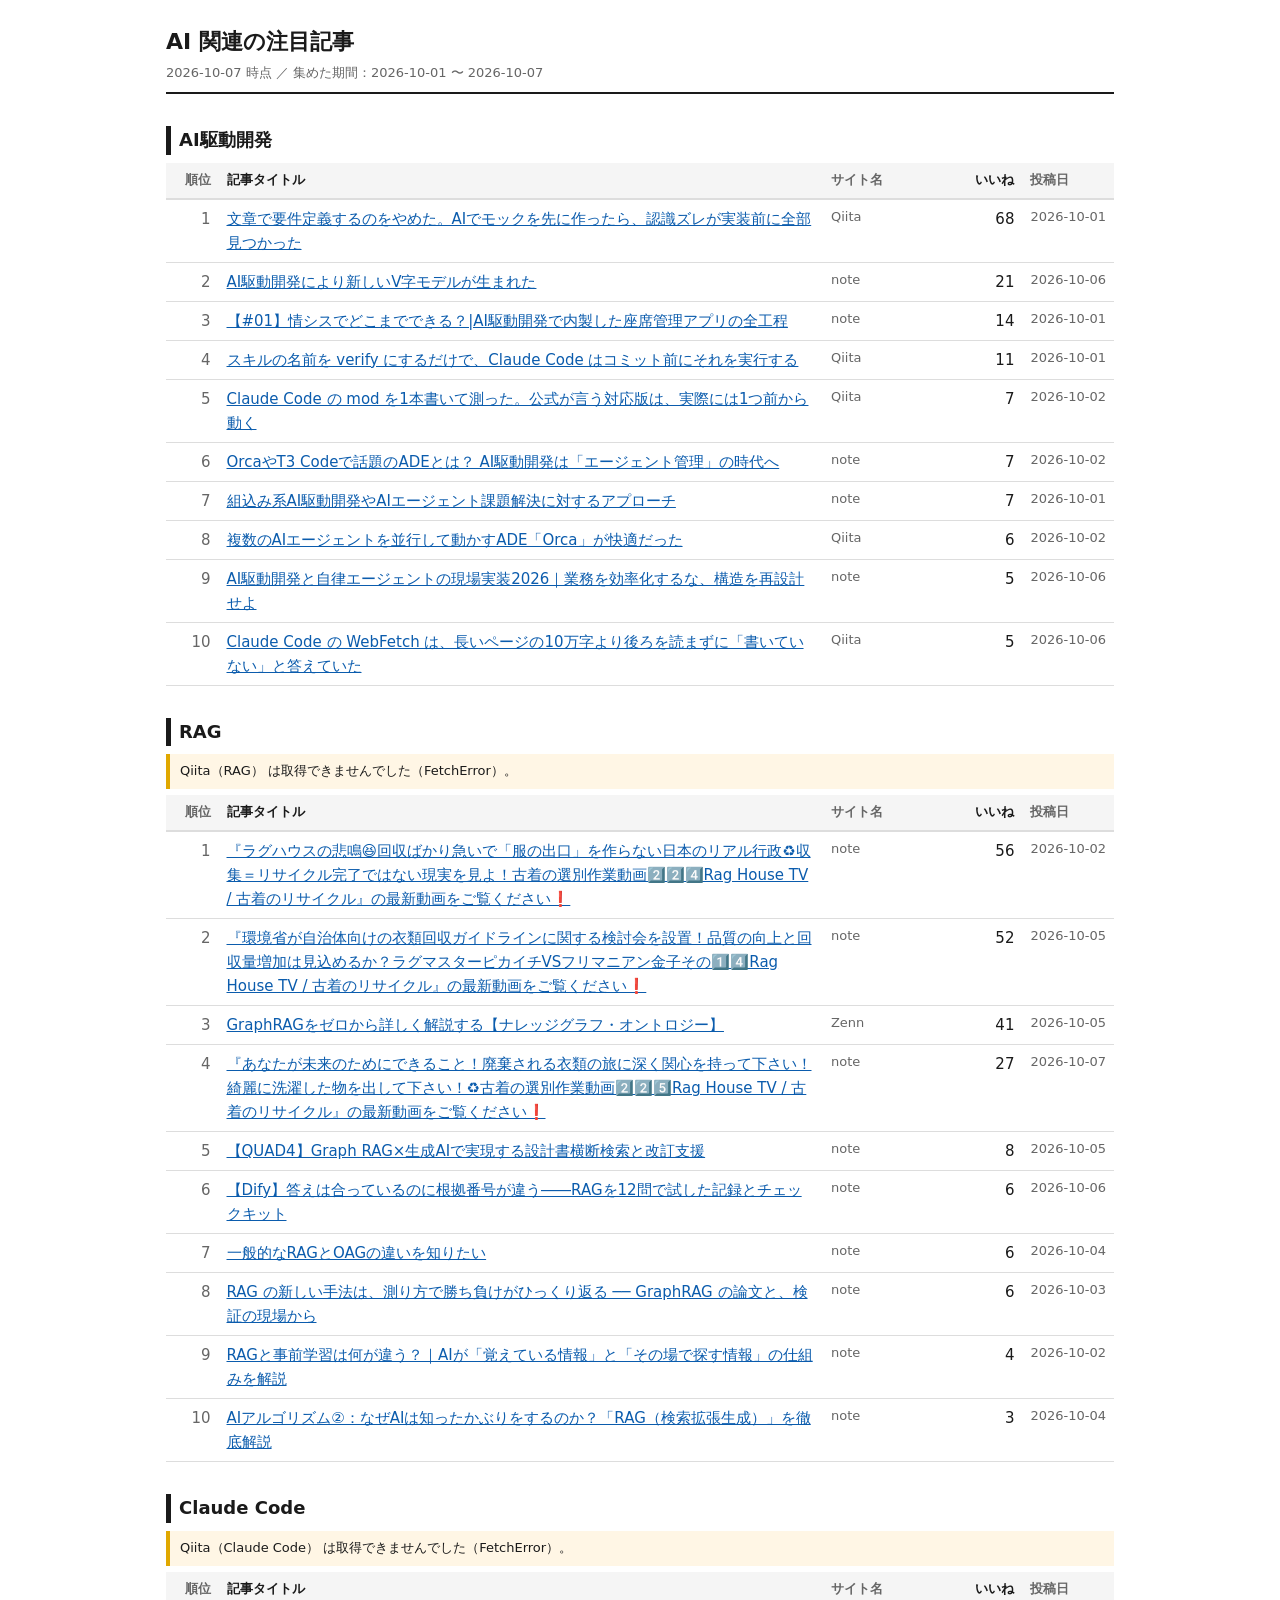
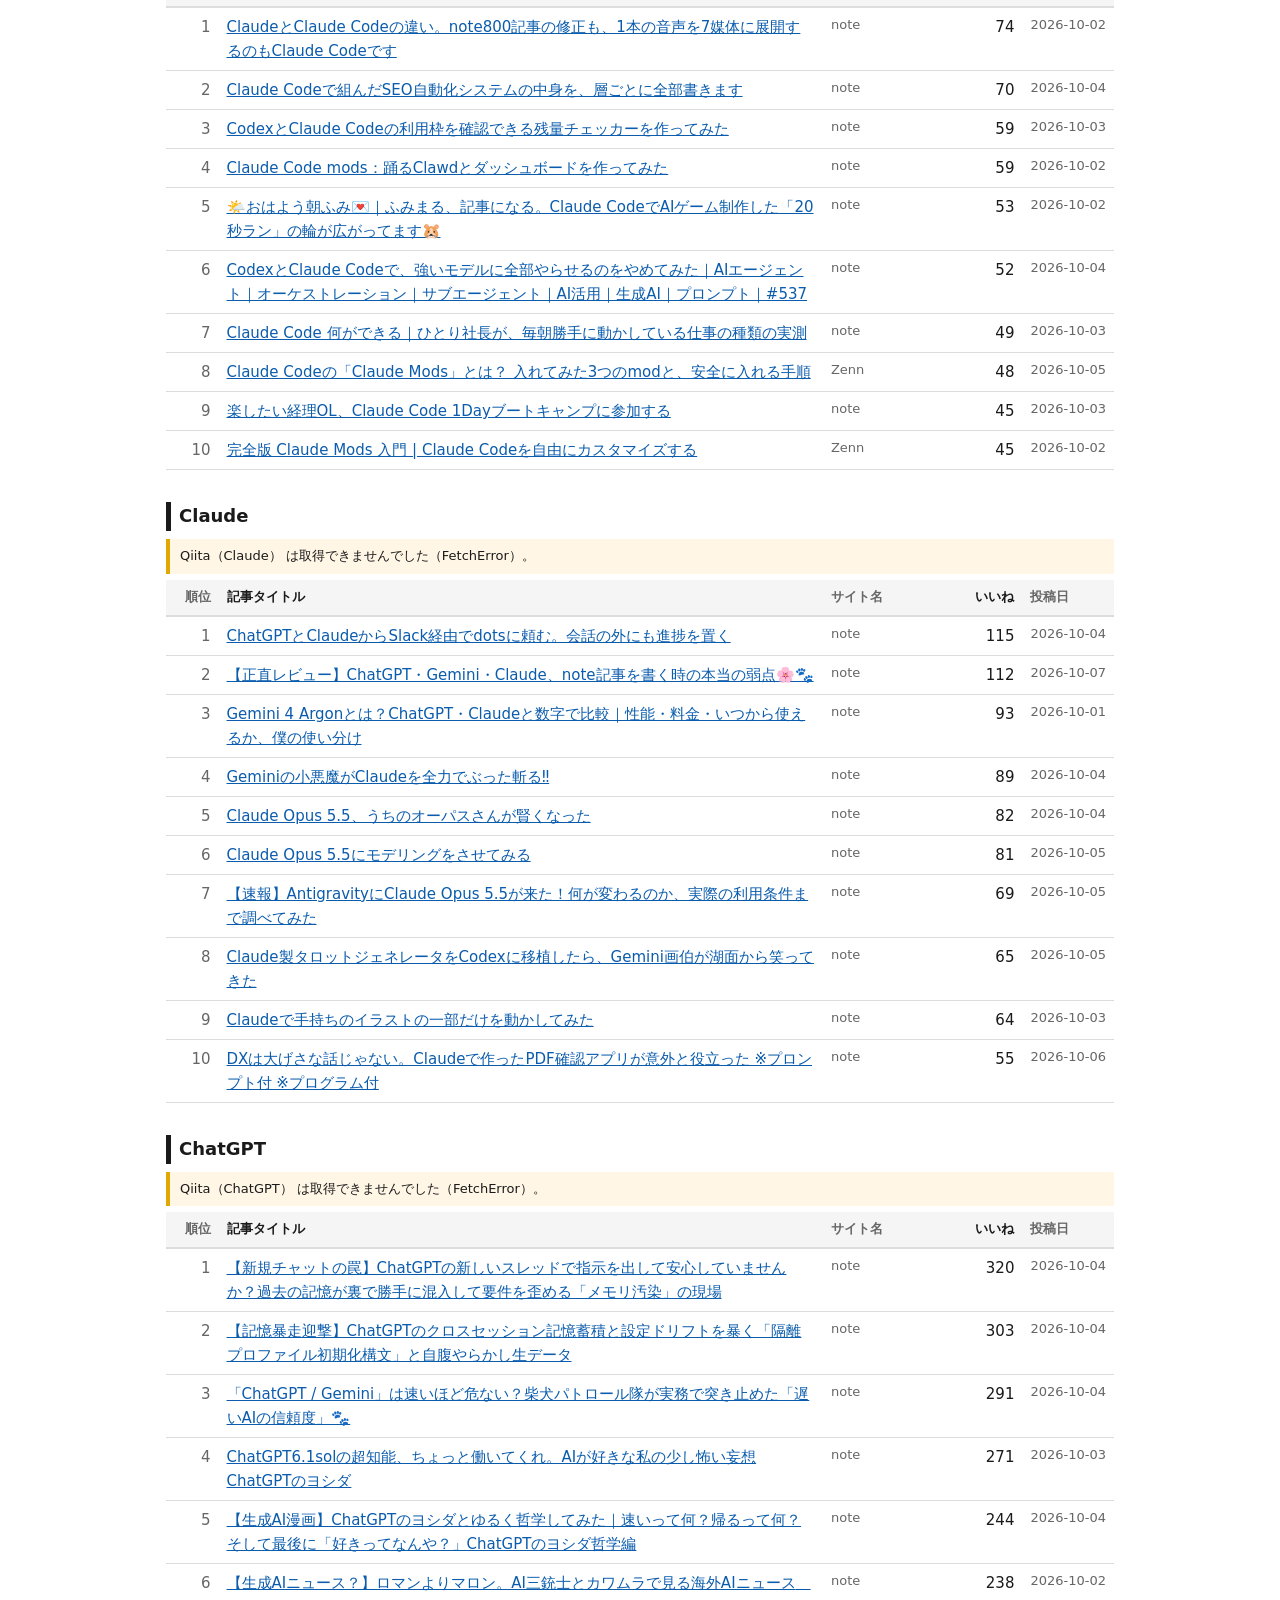
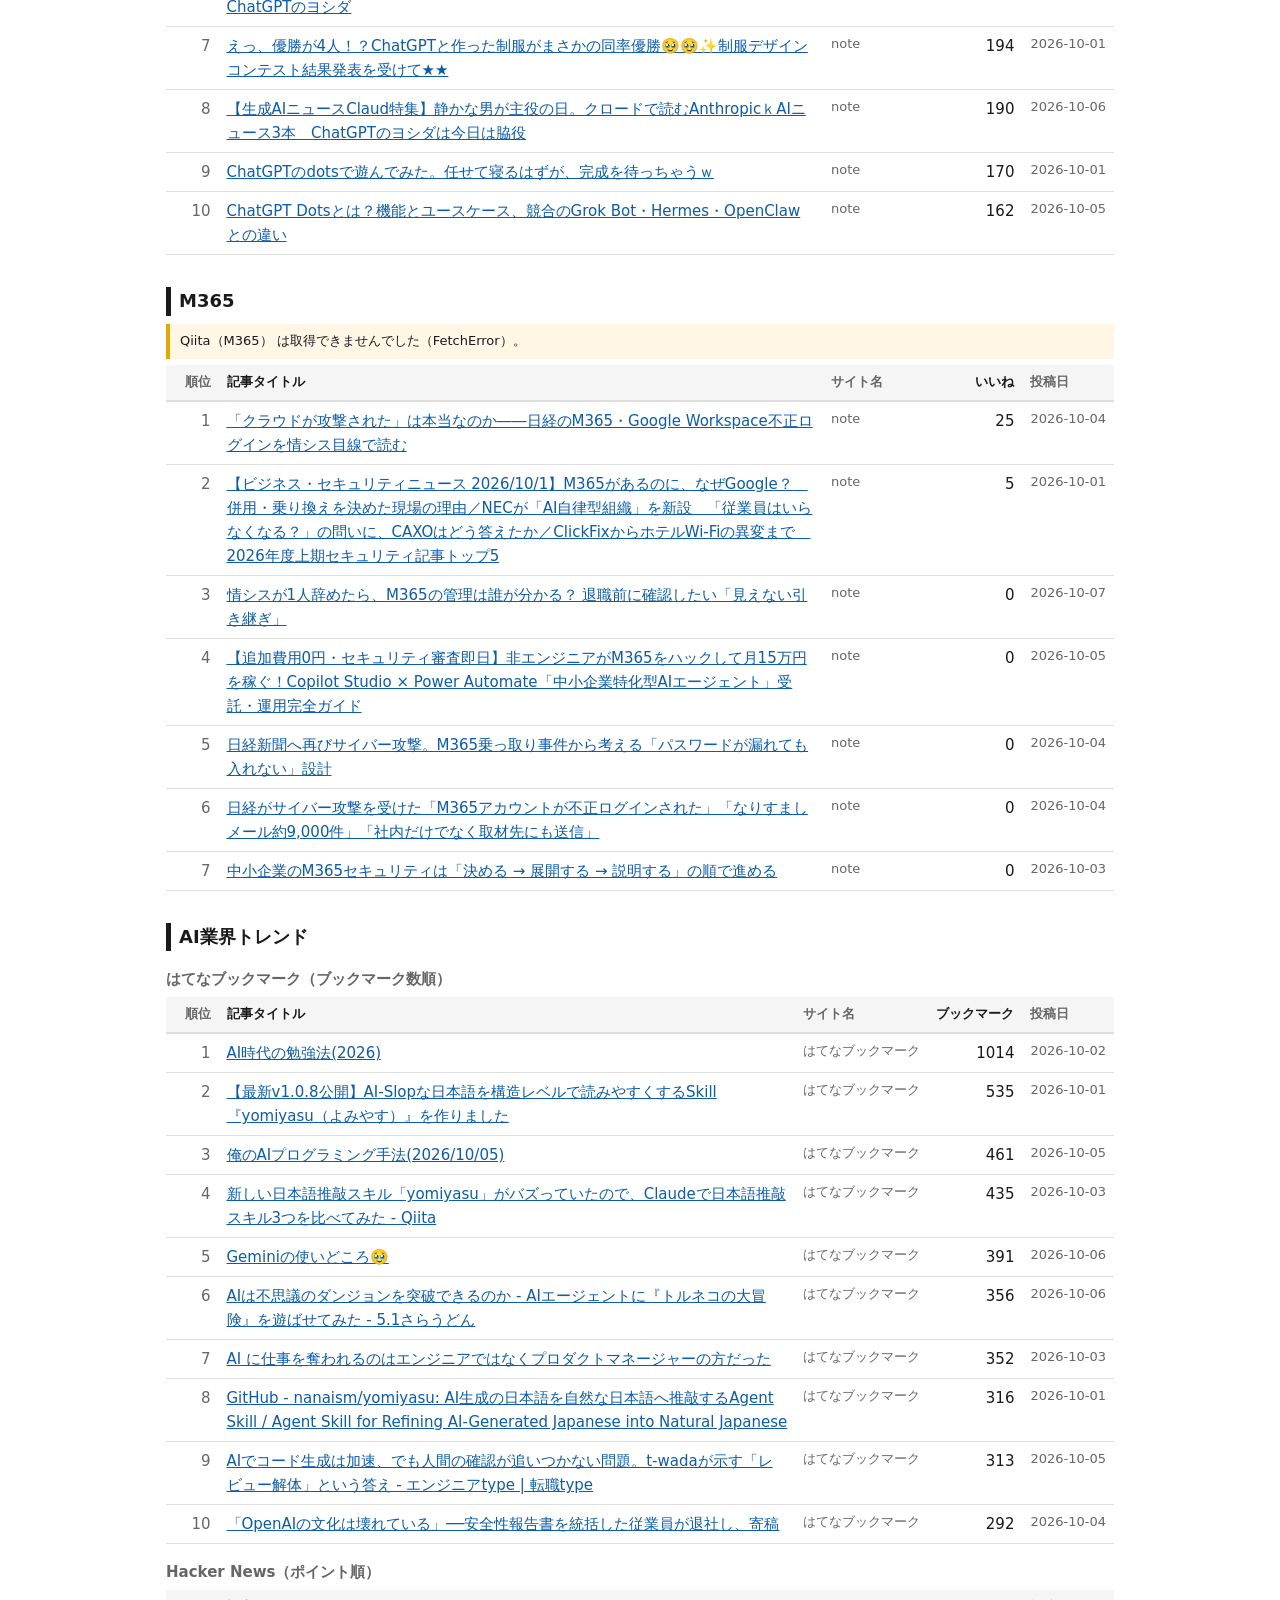
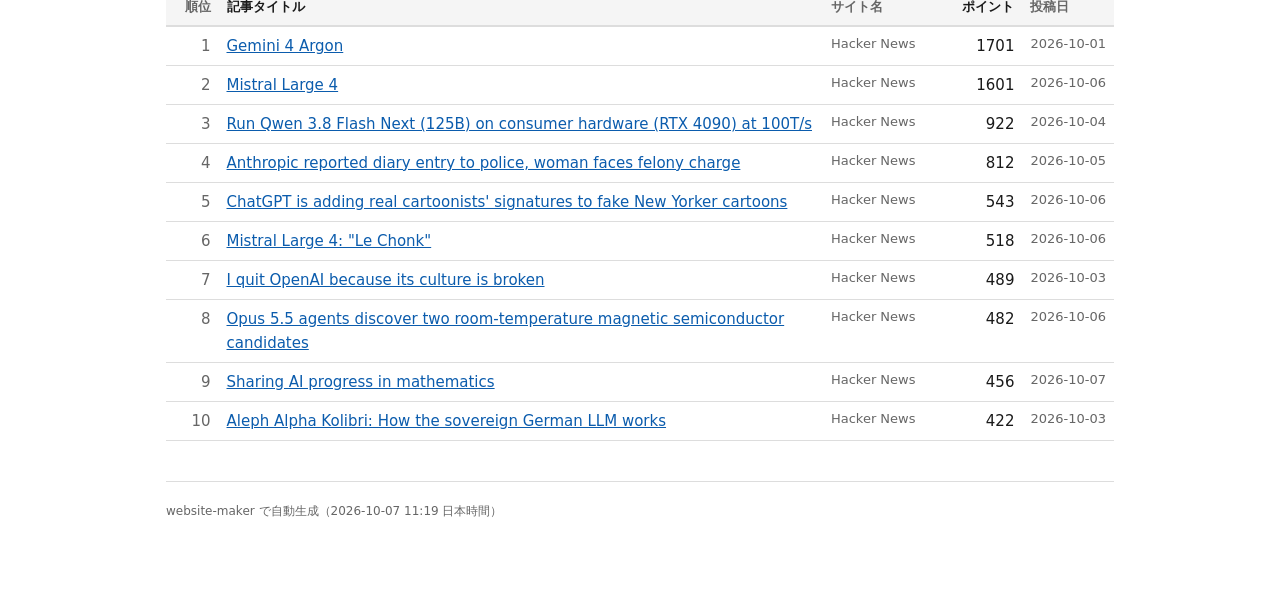
==== docs/2026-10-07.html @ b82ed6c2 "ウェブサイトメーカーの初版" ====
<!DOCTYPE html>
<html lang="ja">
<head>
<meta charset="utf-8">
<meta name="viewport" content="width=device-width, initial-scale=1">
<title>AI 関連の注目記事 2026-10-07</title>
<link rel="stylesheet" href="assets/style.css">
</head>
<body>
<header>
  <h1>AI 関連の注目記事</h1>
  <p class="period">
    2026-10-07 時点 ／ 集めた期間：2026-10-01 〜 2026-10-07
  </p>
</header>

<main>
  <section>
    <h2>AI駆動開発</h2>


      <table>
        <thead>
          <tr>
            <th class="col-rank">順位</th>
            <th class="col-title">記事タイトル</th>
            <th class="col-site">サイト名</th>
            <th class="col-score">いいね</th>
            <th class="col-date">投稿日</th>
          </tr>
        </thead>
        <tbody>
          <tr>
            <td class="col-rank">1</td>
            <td class="col-title"><a href="https://qiita.com/kazuki_ogawa/items/f1a15a199d9f91fe6080" target="_blank" rel="noopener noreferrer">文章で要件定義するのをやめた。AIでモックを先に作ったら、認識ズレが実装前に全部見つかった</a></td>
            <td class="col-site">Qiita</td>
            <td class="col-score">68</td>
            <td class="col-date">2026-10-01</td>
          </tr>
          <tr>
            <td class="col-rank">2</td>
            <td class="col-title"><a href="https://note.com/naobit_/n/ne5e2311b7e1e" target="_blank" rel="noopener noreferrer">AI駆動開発により新しいV字モデルが生まれた</a></td>
            <td class="col-site">note</td>
            <td class="col-score">21</td>
            <td class="col-date">2026-10-06</td>
          </tr>
          <tr>
            <td class="col-rank">3</td>
            <td class="col-title"><a href="https://note.com/tcdt_ymn/n/nb6884aa55530" target="_blank" rel="noopener noreferrer">【#01】情シスでどこまでできる？|AI駆動開発で内製した座席管理アプリの全工程</a></td>
            <td class="col-site">note</td>
            <td class="col-score">14</td>
            <td class="col-date">2026-10-01</td>
          </tr>
          <tr>
            <td class="col-rank">4</td>
            <td class="col-title"><a href="https://qiita.com/suwa_nobu/items/cc0fb4a9e10100991bba" target="_blank" rel="noopener noreferrer">スキルの名前を verify にするだけで、Claude Code はコミット前にそれを実行する</a></td>
            <td class="col-site">Qiita</td>
            <td class="col-score">11</td>
            <td class="col-date">2026-10-01</td>
          </tr>
          <tr>
            <td class="col-rank">5</td>
            <td class="col-title"><a href="https://qiita.com/suwa_nobu/items/981419874758372f65eb" target="_blank" rel="noopener noreferrer">Claude Code の mod を1本書いて測った。公式が言う対応版は、実際には1つ前から動く</a></td>
            <td class="col-site">Qiita</td>
            <td class="col-score">7</td>
            <td class="col-date">2026-10-02</td>
          </tr>
          <tr>
            <td class="col-rank">6</td>
            <td class="col-title"><a href="https://note.com/moto_solo_works/n/nc725d75791dd" target="_blank" rel="noopener noreferrer">OrcaやT3 Codeで話題のADEとは？ AI駆動開発は「エージェント管理」の時代へ</a></td>
            <td class="col-site">note</td>
            <td class="col-score">7</td>
            <td class="col-date">2026-10-02</td>
          </tr>
          <tr>
            <td class="col-rank">7</td>
            <td class="col-title"><a href="https://note.com/rui_long_jp/n/na81d59f9b3fa" target="_blank" rel="noopener noreferrer">組込み系AI駆動開発やAIエージェント課題解決に対するアプローチ</a></td>
            <td class="col-site">note</td>
            <td class="col-score">7</td>
            <td class="col-date">2026-10-01</td>
          </tr>
          <tr>
            <td class="col-rank">8</td>
            <td class="col-title"><a href="https://qiita.com/hiroshi_ito9854/items/4cedc17bcf058a04dba4" target="_blank" rel="noopener noreferrer">複数のAIエージェントを並行して動かすADE「Orca」が快適だった</a></td>
            <td class="col-site">Qiita</td>
            <td class="col-score">6</td>
            <td class="col-date">2026-10-02</td>
          </tr>
          <tr>
            <td class="col-rank">9</td>
            <td class="col-title"><a href="https://note.com/nobu_0215/n/n860b1106dbb0" target="_blank" rel="noopener noreferrer">AI駆動開発と自律エージェントの現場実装2026｜業務を効率化するな、構造を再設計せよ</a></td>
            <td class="col-site">note</td>
            <td class="col-score">5</td>
            <td class="col-date">2026-10-06</td>
          </tr>
          <tr>
            <td class="col-rank">10</td>
            <td class="col-title"><a href="https://qiita.com/suwa_nobu/items/35a1824f5b1d41caa10f" target="_blank" rel="noopener noreferrer">Claude Code の WebFetch は、長いページの10万字より後ろを読まずに「書いていない」と答えていた</a></td>
            <td class="col-site">Qiita</td>
            <td class="col-score">5</td>
            <td class="col-date">2026-10-06</td>
          </tr>
        </tbody>
      </table>
  </section>
  <section>
    <h2>RAG</h2>

        <p class="note">Qiita（RAG） は取得できませんでした（FetchError）。</p>

      <table>
        <thead>
          <tr>
            <th class="col-rank">順位</th>
            <th class="col-title">記事タイトル</th>
            <th class="col-site">サイト名</th>
            <th class="col-score">いいね</th>
            <th class="col-date">投稿日</th>
          </tr>
        </thead>
        <tbody>
          <tr>
            <td class="col-rank">1</td>
            <td class="col-title"><a href="https://note.com/raghousetv/n/ndff474df3516" target="_blank" rel="noopener noreferrer">『ラグハウスの悲鳴😆回収ばかり急いで「服の出口」を作らない日本のリアル行政♻️収集＝リサイクル完了ではない現実を見よ！古着の選別作業動画2️⃣2️⃣4️⃣Rag House TV / 古着のリサイクル』の最新動画をご覧ください❗</a></td>
            <td class="col-site">note</td>
            <td class="col-score">56</td>
            <td class="col-date">2026-10-02</td>
          </tr>
          <tr>
            <td class="col-rank">2</td>
            <td class="col-title"><a href="https://note.com/raghousetv/n/n652b7cda97af" target="_blank" rel="noopener noreferrer">『環境省が自治体向けの衣類回収ガイドラインに関する検討会を設置！品質の向上と回収量増加は見込めるか？ラグマスターピカイチVSフリマニアン金子その1️⃣4️⃣Rag House TV / 古着のリサイクル』の最新動画をご覧ください❗</a></td>
            <td class="col-site">note</td>
            <td class="col-score">52</td>
            <td class="col-date">2026-10-05</td>
          </tr>
          <tr>
            <td class="col-rank">3</td>
            <td class="col-title"><a href="https://zenn.dev/tetsuro731/articles/6efe77a20b8c1c" target="_blank" rel="noopener noreferrer">GraphRAGをゼロから詳しく解説する【ナレッジグラフ・オントロジー】</a></td>
            <td class="col-site">Zenn</td>
            <td class="col-score">41</td>
            <td class="col-date">2026-10-05</td>
          </tr>
          <tr>
            <td class="col-rank">4</td>
            <td class="col-title"><a href="https://note.com/raghousetv/n/n16bf7dbdd85c" target="_blank" rel="noopener noreferrer">『あなたが未来のためにできること！廃棄される衣類の旅に深く関心を持って下さい！綺麗に洗濯した物を出して下さい！♻️古着の選別作業動画2️⃣2️⃣5️⃣Rag House TV / 古着のリサイクル』の最新動画をご覧ください❗</a></td>
            <td class="col-site">note</td>
            <td class="col-score">27</td>
            <td class="col-date">2026-10-07</td>
          </tr>
          <tr>
            <td class="col-rank">5</td>
            <td class="col-title"><a href="https://note.com/kddi_technote/n/nb89791cebdf0" target="_blank" rel="noopener noreferrer">【QUAD4】Graph RAG×生成AIで実現する設計書横断検索と改訂支援</a></td>
            <td class="col-site">note</td>
            <td class="col-score">8</td>
            <td class="col-date">2026-10-05</td>
          </tr>
          <tr>
            <td class="col-rank">6</td>
            <td class="col-title"><a href="https://note.com/brainy_phlox8948/n/n30de18315ccd" target="_blank" rel="noopener noreferrer">【Dify】答えは合っているのに根拠番号が違う――RAGを12問で試した記録とチェックキット</a></td>
            <td class="col-site">note</td>
            <td class="col-score">6</td>
            <td class="col-date">2026-10-06</td>
          </tr>
          <tr>
            <td class="col-rank">7</td>
            <td class="col-title"><a href="https://note.com/ohsaruman/n/nb19eed977cd2" target="_blank" rel="noopener noreferrer">一般的なRAGとOAGの違いを知りたい</a></td>
            <td class="col-site">note</td>
            <td class="col-score">6</td>
            <td class="col-date">2026-10-04</td>
          </tr>
          <tr>
            <td class="col-rank">8</td>
            <td class="col-title"><a href="https://note.com/tbs_noguchi/n/n61abdec99373" target="_blank" rel="noopener noreferrer">RAG の新しい手法は、測り方で勝ち負けがひっくり返る ── GraphRAG の論文と、検証の現場から</a></td>
            <td class="col-site">note</td>
            <td class="col-score">6</td>
            <td class="col-date">2026-10-03</td>
          </tr>
          <tr>
            <td class="col-rank">9</td>
            <td class="col-title"><a href="https://note.com/amour_llmo/n/n298b2b0c7270" target="_blank" rel="noopener noreferrer">RAGと事前学習は何が違う？｜AIが「覚えている情報」と「その場で探す情報」の仕組みを解説</a></td>
            <td class="col-site">note</td>
            <td class="col-score">4</td>
            <td class="col-date">2026-10-02</td>
          </tr>
          <tr>
            <td class="col-rank">10</td>
            <td class="col-title"><a href="https://note.com/linkc19/n/nac27d39a823c" target="_blank" rel="noopener noreferrer">AIアルゴリズム②：なぜAIは知ったかぶりをするのか？「RAG（検索拡張生成）」を徹底解説</a></td>
            <td class="col-site">note</td>
            <td class="col-score">3</td>
            <td class="col-date">2026-10-04</td>
          </tr>
        </tbody>
      </table>
  </section>
  <section>
    <h2>Claude Code</h2>

        <p class="note">Qiita（Claude Code） は取得できませんでした（FetchError）。</p>

      <table>
        <thead>
          <tr>
            <th class="col-rank">順位</th>
            <th class="col-title">記事タイトル</th>
            <th class="col-site">サイト名</th>
            <th class="col-score">いいね</th>
            <th class="col-date">投稿日</th>
          </tr>
        </thead>
        <tbody>
          <tr>
            <td class="col-rank">1</td>
            <td class="col-title"><a href="https://note.com/yamada_simple/n/n712c12d81c0d" target="_blank" rel="noopener noreferrer">ClaudeとClaude Codeの違い。note800記事の修正も、1本の音声を7媒体に展開するのもClaude Codeです</a></td>
            <td class="col-site">note</td>
            <td class="col-score">74</td>
            <td class="col-date">2026-10-02</td>
          </tr>
          <tr>
            <td class="col-rank">2</td>
            <td class="col-title"><a href="https://note.com/t_mitsuhashi/n/n728a03b191da" target="_blank" rel="noopener noreferrer">Claude Codeで組んだSEO自動化システムの中身を、層ごとに全部書きます</a></td>
            <td class="col-site">note</td>
            <td class="col-score">70</td>
            <td class="col-date">2026-10-04</td>
          </tr>
          <tr>
            <td class="col-rank">3</td>
            <td class="col-title"><a href="https://note.com/sideen/n/n000d7a52e5a0" target="_blank" rel="noopener noreferrer">CodexとClaude Codeの利用枠を確認できる残量チェッカーを作ってみた</a></td>
            <td class="col-site">note</td>
            <td class="col-score">59</td>
            <td class="col-date">2026-10-03</td>
          </tr>
          <tr>
            <td class="col-rank">4</td>
            <td class="col-title"><a href="https://note.com/tank_ai/n/n5b7b44460702" target="_blank" rel="noopener noreferrer">Claude Code mods：踊るClawdとダッシュボードを作ってみた</a></td>
            <td class="col-site">note</td>
            <td class="col-score">59</td>
            <td class="col-date">2026-10-02</td>
          </tr>
          <tr>
            <td class="col-rank">5</td>
            <td class="col-title"><a href="https://note.com/koko_kei/n/n56ef2a6e9d04" target="_blank" rel="noopener noreferrer">🌤️おはよう朝ふみ💌｜ふみまる、記事になる。Claude CodeでAIゲーム制作した「20秒ラン」の輪が広がってます🐹</a></td>
            <td class="col-site">note</td>
            <td class="col-score">53</td>
            <td class="col-date">2026-10-02</td>
          </tr>
          <tr>
            <td class="col-rank">6</td>
            <td class="col-title"><a href="https://note.com/ktcrs1107/n/n47097bad2222" target="_blank" rel="noopener noreferrer">CodexとClaude Codeで、強いモデルに全部やらせるのをやめてみた｜AIエージェント｜オーケストレーション｜サブエージェント｜AI活用｜生成AI｜プロンプト｜#537</a></td>
            <td class="col-site">note</td>
            <td class="col-score">52</td>
            <td class="col-date">2026-10-04</td>
          </tr>
          <tr>
            <td class="col-rank">7</td>
            <td class="col-title"><a href="https://note.com/shun8989/n/nc35bf1a464d8" target="_blank" rel="noopener noreferrer">Claude Code 何ができる｜ひとり社長が、毎朝勝手に動かしている仕事の種類の実測</a></td>
            <td class="col-site">note</td>
            <td class="col-score">49</td>
            <td class="col-date">2026-10-03</td>
          </tr>
          <tr>
            <td class="col-rank">8</td>
            <td class="col-title"><a href="https://zenn.dev/yoshihiko555/articles/ea2db6070058b3" target="_blank" rel="noopener noreferrer">Claude Codeの「Claude Mods」とは？ 入れてみた3つのmodと、安全に入れる手順</a></td>
            <td class="col-site">Zenn</td>
            <td class="col-score">48</td>
            <td class="col-date">2026-10-05</td>
          </tr>
          <tr>
            <td class="col-rank">9</td>
            <td class="col-title"><a href="https://note.com/torotoro_kaikei/n/n7e60ff1a9f69" target="_blank" rel="noopener noreferrer">楽したい経理OL、Claude Code 1Dayブートキャンプに参加する</a></td>
            <td class="col-site">note</td>
            <td class="col-score">45</td>
            <td class="col-date">2026-10-03</td>
          </tr>
          <tr>
            <td class="col-rank">10</td>
            <td class="col-title"><a href="https://zenn.dev/nogu66/articles/claude-mods-complete-guide" target="_blank" rel="noopener noreferrer">完全版 Claude Mods 入門 | Claude Codeを自由にカスタマイズする</a></td>
            <td class="col-site">Zenn</td>
            <td class="col-score">45</td>
            <td class="col-date">2026-10-02</td>
          </tr>
        </tbody>
      </table>
  </section>
  <section>
    <h2>Claude</h2>

        <p class="note">Qiita（Claude） は取得できませんでした（FetchError）。</p>

      <table>
        <thead>
          <tr>
            <th class="col-rank">順位</th>
            <th class="col-title">記事タイトル</th>
            <th class="col-site">サイト名</th>
            <th class="col-score">いいね</th>
            <th class="col-date">投稿日</th>
          </tr>
        </thead>
        <tbody>
          <tr>
            <td class="col-rank">1</td>
            <td class="col-title"><a href="https://note.com/ishizakahiroshi/n/nd83cdb75570f" target="_blank" rel="noopener noreferrer">ChatGPTとClaudeからSlack経由でdotsに頼む。会話の外にも進捗を置く</a></td>
            <td class="col-site">note</td>
            <td class="col-score">115</td>
            <td class="col-date">2026-10-04</td>
          </tr>
          <tr>
            <td class="col-rank">2</td>
            <td class="col-title"><a href="https://note.com/eager_phlox2461/n/nbf316f3fdf0d" target="_blank" rel="noopener noreferrer">【正直レビュー】ChatGPT・Gemini・Claude、note記事を書く時の本当の弱点🌸🐾</a></td>
            <td class="col-site">note</td>
            <td class="col-score">112</td>
            <td class="col-date">2026-10-07</td>
          </tr>
          <tr>
            <td class="col-rank">3</td>
            <td class="col-title"><a href="https://note.com/rookiealltrades/n/n792e2a4852ed" target="_blank" rel="noopener noreferrer">Gemini 4 Argonとは？ChatGPT・Claudeと数字で比較｜性能・料金・いつから使えるか、僕の使い分け</a></td>
            <td class="col-site">note</td>
            <td class="col-score">93</td>
            <td class="col-date">2026-10-01</td>
          </tr>
          <tr>
            <td class="col-rank">4</td>
            <td class="col-title"><a href="https://note.com/chunsukepapa/n/n582fca22729e" target="_blank" rel="noopener noreferrer">Geminiの小悪魔がClaudeを全力でぶった斬る‼︎</a></td>
            <td class="col-site">note</td>
            <td class="col-score">89</td>
            <td class="col-date">2026-10-04</td>
          </tr>
          <tr>
            <td class="col-rank">5</td>
            <td class="col-title"><a href="https://note.com/hoshimama3/n/ncceff4aedde9" target="_blank" rel="noopener noreferrer"> Claude Opus 5.5、うちのオーパスさんが賢くなった</a></td>
            <td class="col-site">note</td>
            <td class="col-score">82</td>
            <td class="col-date">2026-10-04</td>
          </tr>
          <tr>
            <td class="col-rank">6</td>
            <td class="col-title"><a href="https://note.com/shi3zblog/n/n6e5d401dc6eb" target="_blank" rel="noopener noreferrer">Claude Opus 5.5にモデリングをさせてみる</a></td>
            <td class="col-site">note</td>
            <td class="col-score">81</td>
            <td class="col-date">2026-10-05</td>
          </tr>
          <tr>
            <td class="col-rank">7</td>
            <td class="col-title"><a href="https://note.com/dialogs_develop/n/n821ea2ed7d66" target="_blank" rel="noopener noreferrer">【速報】AntigravityにClaude Opus 5.5が来た！何が変わるのか、実際の利用条件まで調べてみた</a></td>
            <td class="col-site">note</td>
            <td class="col-score">69</td>
            <td class="col-date">2026-10-05</td>
          </tr>
          <tr>
            <td class="col-rank">8</td>
            <td class="col-title"><a href="https://note.com/happy_bibi88/n/n1cc94c95794a" target="_blank" rel="noopener noreferrer">Claude製タロットジェネレータをCodexに移植したら、Gemini画伯が湖面から笑ってきた</a></td>
            <td class="col-site">note</td>
            <td class="col-score">65</td>
            <td class="col-date">2026-10-05</td>
          </tr>
          <tr>
            <td class="col-rank">9</td>
            <td class="col-title"><a href="https://note.com/nyuts/n/n79ce53de17eb" target="_blank" rel="noopener noreferrer">Claudeで手持ちのイラストの一部だけを動かしてみた</a></td>
            <td class="col-site">note</td>
            <td class="col-score">64</td>
            <td class="col-date">2026-10-03</td>
          </tr>
          <tr>
            <td class="col-rank">10</td>
            <td class="col-title"><a href="https://note.com/shinchan194/n/nf9948f9e4e03" target="_blank" rel="noopener noreferrer">    DXは大げさな話じゃない。Claudeで作ったPDF確認アプリが意外と役立った ※プロンプト付 ※プログラム付</a></td>
            <td class="col-site">note</td>
            <td class="col-score">55</td>
            <td class="col-date">2026-10-06</td>
          </tr>
        </tbody>
      </table>
  </section>
  <section>
    <h2>ChatGPT</h2>

        <p class="note">Qiita（ChatGPT） は取得できませんでした（FetchError）。</p>

      <table>
        <thead>
          <tr>
            <th class="col-rank">順位</th>
            <th class="col-title">記事タイトル</th>
            <th class="col-site">サイト名</th>
            <th class="col-score">いいね</th>
            <th class="col-date">投稿日</th>
          </tr>
        </thead>
        <tbody>
          <tr>
            <td class="col-rank">1</td>
            <td class="col-title"><a href="https://note.com/alix78/n/ndc5d703f71ee" target="_blank" rel="noopener noreferrer">【新規チャットの罠】ChatGPTの新しいスレッドで指示を出して安心していませんか？過去の記憶が裏で勝手に混入して要件を歪める「メモリ汚染」の現場 </a></td>
            <td class="col-site">note</td>
            <td class="col-score">320</td>
            <td class="col-date">2026-10-04</td>
          </tr>
          <tr>
            <td class="col-rank">2</td>
            <td class="col-title"><a href="https://note.com/alix78/n/n04efcd37ff20" target="_blank" rel="noopener noreferrer">【記憶暴走迎撃】ChatGPTのクロスセッション記憶蓄積と設定ドリフトを暴く「隔離プロファイル初期化構文」と自腹やらかし生データ </a></td>
            <td class="col-site">note</td>
            <td class="col-score">303</td>
            <td class="col-date">2026-10-04</td>
          </tr>
          <tr>
            <td class="col-rank">3</td>
            <td class="col-title"><a href="https://note.com/eager_phlox2461/n/nb3d20bcd1233" target="_blank" rel="noopener noreferrer">「ChatGPT / Gemini」は速いほど危ない？柴犬パトロール隊が実務で突き止めた「遅いAIの信頼度」🐾</a></td>
            <td class="col-site">note</td>
            <td class="col-score">291</td>
            <td class="col-date">2026-10-04</td>
          </tr>
          <tr>
            <td class="col-rank">4</td>
            <td class="col-title"><a href="https://note.com/chatgpt_ysd/n/n4e37d6a6e104" target="_blank" rel="noopener noreferrer">ChatGPT6.1solの超知能、ちょっと働いてくれ。AIが好きな私の少し怖い妄想ChatGPTのヨシダ</a></td>
            <td class="col-site">note</td>
            <td class="col-score">271</td>
            <td class="col-date">2026-10-03</td>
          </tr>
          <tr>
            <td class="col-rank">5</td>
            <td class="col-title"><a href="https://note.com/chatgpt_ysd/n/n265ffaa31137" target="_blank" rel="noopener noreferrer">【生成AI漫画】ChatGPTのヨシダとゆるく哲学してみた｜速いって何？帰るって何？そして最後に「好きってなんや？」ChatGPTのヨシダ哲学編</a></td>
            <td class="col-site">note</td>
            <td class="col-score">244</td>
            <td class="col-date">2026-10-04</td>
          </tr>
          <tr>
            <td class="col-rank">6</td>
            <td class="col-title"><a href="https://note.com/chatgpt_ysd/n/nb07233942f68" target="_blank" rel="noopener noreferrer">【生成AIニュース？】ロマンよりマロン。AI三銃士とカワムラで見る海外AIニュース　ChatGPTのヨシダ</a></td>
            <td class="col-site">note</td>
            <td class="col-score">238</td>
            <td class="col-date">2026-10-02</td>
          </tr>
          <tr>
            <td class="col-rank">7</td>
            <td class="col-title"><a href="https://note.com/alive_here3686/n/ndb1c9af6a43f" target="_blank" rel="noopener noreferrer">えっ、優勝が4人！？ChatGPTと作った制服がまさかの同率優勝🥹🥹✨制服デザインコンテスト結果発表を受けて★★</a></td>
            <td class="col-site">note</td>
            <td class="col-score">194</td>
            <td class="col-date">2026-10-01</td>
          </tr>
          <tr>
            <td class="col-rank">8</td>
            <td class="col-title"><a href="https://note.com/chatgpt_ysd/n/n203cc0242fcb" target="_blank" rel="noopener noreferrer">【生成AIニュースClaud特集】静かな男が主役の日。クロードで読むAnthropicｋAIニュース3本　ChatGPTのヨシダは今日は脇役</a></td>
            <td class="col-site">note</td>
            <td class="col-score">190</td>
            <td class="col-date">2026-10-06</td>
          </tr>
          <tr>
            <td class="col-rank">9</td>
            <td class="col-title"><a href="https://note.com/mido_work/n/n76833895a679" target="_blank" rel="noopener noreferrer">ChatGPTのdotsで遊んでみた。任せて寝るはずが、完成を待っちゃうｗ</a></td>
            <td class="col-site">note</td>
            <td class="col-score">170</td>
            <td class="col-date">2026-10-01</td>
          </tr>
          <tr>
            <td class="col-rank">10</td>
            <td class="col-title"><a href="https://note.com/miccell/n/n24378d447dc7" target="_blank" rel="noopener noreferrer">ChatGPT Dotsとは？機能とユースケース、競合のGrok Bot・Hermes・OpenClawとの違い</a></td>
            <td class="col-site">note</td>
            <td class="col-score">162</td>
            <td class="col-date">2026-10-05</td>
          </tr>
        </tbody>
      </table>
  </section>
  <section>
    <h2>M365</h2>

        <p class="note">Qiita（M365） は取得できませんでした（FetchError）。</p>

      <table>
        <thead>
          <tr>
            <th class="col-rank">順位</th>
            <th class="col-title">記事タイトル</th>
            <th class="col-site">サイト名</th>
            <th class="col-score">いいね</th>
            <th class="col-date">投稿日</th>
          </tr>
        </thead>
        <tbody>
          <tr>
            <td class="col-rank">1</td>
            <td class="col-title"><a href="https://note.com/sakak9498/n/n422a5fb5155f" target="_blank" rel="noopener noreferrer">「クラウドが攻撃された」は本当なのか――日経のM365・Google Workspace不正ログインを情シス目線で読む</a></td>
            <td class="col-site">note</td>
            <td class="col-score">25</td>
            <td class="col-date">2026-10-04</td>
          </tr>
          <tr>
            <td class="col-rank">2</td>
            <td class="col-title"><a href="https://note.com/practicalcompass/n/n718df236046c" target="_blank" rel="noopener noreferrer">【ビジネス・セキュリティニュース 2026/10/1】M365があるのに、なぜGoogle？　併用・乗り換えを決めた現場の理由／NECが「AI自律型組織」を新設　「従業員はいらなくなる？」の問いに、CAXOはどう答えたか／ClickFixからホテルWi-Fiの異変まで　2026年度上期セキュリティ記事トップ5</a></td>
            <td class="col-site">note</td>
            <td class="col-score">5</td>
            <td class="col-date">2026-10-01</td>
          </tr>
          <tr>
            <td class="col-rank">3</td>
            <td class="col-title"><a href="https://note.com/hanapartner/n/n8ca1b6090c1c" target="_blank" rel="noopener noreferrer">情シスが1人辞めたら、M365の管理は誰が分かる？ 退職前に確認したい「見えない引き継ぎ」</a></td>
            <td class="col-site">note</td>
            <td class="col-score">0</td>
            <td class="col-date">2026-10-07</td>
          </tr>
          <tr>
            <td class="col-rank">4</td>
            <td class="col-title"><a href="https://note.com/leal_racoon4435/n/nf2114cf211a1" target="_blank" rel="noopener noreferrer">【追加費用0円・セキュリティ審査即日】非エンジニアがM365をハックして月15万円を稼ぐ！Copilot Studio × Power Automate「中小企業特化型AIエージェント」受託・運用完全ガイド</a></td>
            <td class="col-site">note</td>
            <td class="col-score">0</td>
            <td class="col-date">2026-10-05</td>
          </tr>
          <tr>
            <td class="col-rank">5</td>
            <td class="col-title"><a href="https://note.com/domo_nishizawa/n/n91791fa67e7a" target="_blank" rel="noopener noreferrer">日経新聞へ再びサイバー攻撃。M365乗っ取り事件から考える「パスワードが漏れても入れない」設計</a></td>
            <td class="col-site">note</td>
            <td class="col-score">0</td>
            <td class="col-date">2026-10-04</td>
          </tr>
          <tr>
            <td class="col-rank">6</td>
            <td class="col-title"><a href="https://note.com/2ch3ch/n/n0e9b373c4e87" target="_blank" rel="noopener noreferrer">日経がサイバー攻撃を受けた「M365アカウントが不正ログインされた」「なりすましメール約9,000件」「社内だけでなく取材先にも送信」</a></td>
            <td class="col-site">note</td>
            <td class="col-score">0</td>
            <td class="col-date">2026-10-04</td>
          </tr>
          <tr>
            <td class="col-rank">7</td>
            <td class="col-title"><a href="https://note.com/ksato_itlab/n/ne66ed3715ae0" target="_blank" rel="noopener noreferrer">中小企業のM365セキュリティは「決める → 展開する → 説明する」の順で進める</a></td>
            <td class="col-site">note</td>
            <td class="col-score">0</td>
            <td class="col-date">2026-10-03</td>
          </tr>
        </tbody>
      </table>
  </section>
  <section>
    <h2>AI業界トレンド</h2>
<h3>はてなブックマーク（ブックマーク数順）</h3>

      <table>
        <thead>
          <tr>
            <th class="col-rank">順位</th>
            <th class="col-title">記事タイトル</th>
            <th class="col-site">サイト名</th>
            <th class="col-score">ブックマーク</th>
            <th class="col-date">投稿日</th>
          </tr>
        </thead>
        <tbody>
          <tr>
            <td class="col-rank">1</td>
            <td class="col-title"><a href="https://iwashi.co/2026/10/01/how-to-study-in-ai-era" target="_blank" rel="noopener noreferrer">AI時代の勉強法(2026)</a></td>
            <td class="col-site">はてなブックマーク</td>
            <td class="col-score">1014</td>
            <td class="col-date">2026-10-02</td>
          </tr>
          <tr>
            <td class="col-rank">2</td>
            <td class="col-title"><a href="https://zenn.dev/algoartis/articles/0b1c731881b25c" target="_blank" rel="noopener noreferrer">【最新v1.0.8公開】AI-Slopな日本語を構造レベルで読みやすくするSkill『yomiyasu（よみやす）』を作りました</a></td>
            <td class="col-site">はてなブックマーク</td>
            <td class="col-score">535</td>
            <td class="col-date">2026-10-01</td>
          </tr>
          <tr>
            <td class="col-rank">3</td>
            <td class="col-title"><a href="https://zenn.dev/mizchi/articles/ai-coding-loop-formal" target="_blank" rel="noopener noreferrer">俺のAIプログラミング手法(2026/10/05)</a></td>
            <td class="col-site">はてなブックマーク</td>
            <td class="col-score">461</td>
            <td class="col-date">2026-10-05</td>
          </tr>
          <tr>
            <td class="col-rank">4</td>
            <td class="col-title"><a href="https://qiita.com/inoyu-qiita/items/0ffe6e74ecaf3aaa8b14" target="_blank" rel="noopener noreferrer">新しい日本語推敲スキル「yomiyasu」がバズっていたので、Claudeで日本語推敲スキル3つを比べてみた - Qiita</a></td>
            <td class="col-site">はてなブックマーク</td>
            <td class="col-score">435</td>
            <td class="col-date">2026-10-03</td>
          </tr>
          <tr>
            <td class="col-rank">5</td>
            <td class="col-title"><a href="https://anond.hatelabo.jp/20261006101040" target="_blank" rel="noopener noreferrer">Geminiの使いどころ🥹</a></td>
            <td class="col-site">はてなブックマーク</td>
            <td class="col-score">391</td>
            <td class="col-date">2026-10-06</td>
          </tr>
          <tr>
            <td class="col-rank">6</td>
            <td class="col-title"><a href="https://giginet.hateblo.jp/entry/2026/09/22/114642" target="_blank" rel="noopener noreferrer">AIは不思議のダンジョンを突破できるのか - AIエージェントに『トルネコの大冒険』を遊ばせてみた - 5.1さらうどん</a></td>
            <td class="col-site">はてなブックマーク</td>
            <td class="col-score">356</td>
            <td class="col-date">2026-10-06</td>
          </tr>
          <tr>
            <td class="col-rank">7</td>
            <td class="col-title"><a href="https://portalshit.net/2026/10/03/ai-is-eating-product-management" target="_blank" rel="noopener noreferrer">AI に仕事を奪われるのはエンジニアではなくプロダクトマネージャーの方だった</a></td>
            <td class="col-site">はてなブックマーク</td>
            <td class="col-score">352</td>
            <td class="col-date">2026-10-03</td>
          </tr>
          <tr>
            <td class="col-rank">8</td>
            <td class="col-title"><a href="https://github.com/nanaism/yomiyasu" target="_blank" rel="noopener noreferrer">GitHub - nanaism/yomiyasu: AI生成の日本語を自然な日本語へ推敲するAgent Skill / Agent Skill for Refining AI-Generated Japanese into Natural Japanese</a></td>
            <td class="col-site">はてなブックマーク</td>
            <td class="col-score">316</td>
            <td class="col-date">2026-10-01</td>
          </tr>
          <tr>
            <td class="col-rank">9</td>
            <td class="col-title"><a href="https://type.jp/et/feature/31834/" target="_blank" rel="noopener noreferrer">AIでコード生成は加速、でも人間の確認が追いつかない問題。t-wadaが示す「レビュー解体」という答え - エンジニアtype | 転職type</a></td>
            <td class="col-site">はてなブックマーク</td>
            <td class="col-score">313</td>
            <td class="col-date">2026-10-05</td>
          </tr>
          <tr>
            <td class="col-rank">10</td>
            <td class="col-title"><a href="https://www.itmedia.co.jp/news/article/2610/04/2000001986/" target="_blank" rel="noopener noreferrer">「OpenAIの文化は壊れている」──安全性報告書を統括した従業員が退社し、寄稿</a></td>
            <td class="col-site">はてなブックマーク</td>
            <td class="col-score">292</td>
            <td class="col-date">2026-10-04</td>
          </tr>
        </tbody>
      </table>
<h3>Hacker News（ポイント順）</h3>

      <table>
        <thead>
          <tr>
            <th class="col-rank">順位</th>
            <th class="col-title">記事タイトル</th>
            <th class="col-site">サイト名</th>
            <th class="col-score">ポイント</th>
            <th class="col-date">投稿日</th>
          </tr>
        </thead>
        <tbody>
          <tr>
            <td class="col-rank">1</td>
            <td class="col-title"><a href="https://blog.google/innovation-and-ai/models-and-research/gemini-models/gemini-4-argon/" target="_blank" rel="noopener noreferrer">Gemini 4 Argon</a></td>
            <td class="col-site">Hacker News</td>
            <td class="col-score">1701</td>
            <td class="col-date">2026-10-01</td>
          </tr>
          <tr>
            <td class="col-rank">2</td>
            <td class="col-title"><a href="https://mistral.ai/news/mistral-large-4/\" target="_blank" rel="noopener noreferrer">Mistral Large 4</a></td>
            <td class="col-site">Hacker News</td>
            <td class="col-score">1601</td>
            <td class="col-date">2026-10-06</td>
          </tr>
          <tr>
            <td class="col-rank">3</td>
            <td class="col-title"><a href="https://github.com/Niko1221/Strata" target="_blank" rel="noopener noreferrer">Run Qwen 3.8 Flash Next (125B) on consumer hardware (RTX 4090) at 100T/s</a></td>
            <td class="col-site">Hacker News</td>
            <td class="col-score">922</td>
            <td class="col-date">2026-10-04</td>
          </tr>
          <tr>
            <td class="col-rank">4</td>
            <td class="col-title"><a href="https://www.techspot.com/news/114091-florida-woman-used-claude-diary-anthropic-reported-shoot.html" target="_blank" rel="noopener noreferrer">Anthropic reported diary entry to police, woman faces felony charge</a></td>
            <td class="col-site">Hacker News</td>
            <td class="col-score">812</td>
            <td class="col-date">2026-10-05</td>
          </tr>
          <tr>
            <td class="col-rank">5</td>
            <td class="col-title"><a href="https://www.niemanlab.org/2026/10/chatgpt-is-adding-real-cartoonists-signatures-to-fake-new-yorker-cartoons/" target="_blank" rel="noopener noreferrer">ChatGPT is adding real cartoonists&#39; signatures to fake New Yorker cartoons</a></td>
            <td class="col-site">Hacker News</td>
            <td class="col-score">543</td>
            <td class="col-date">2026-10-06</td>
          </tr>
          <tr>
            <td class="col-rank">6</td>
            <td class="col-title"><a href="https://mistral.ai/news/mistral-large-4/" target="_blank" rel="noopener noreferrer">Mistral Large 4: &#34;Le Chonk&#34;</a></td>
            <td class="col-site">Hacker News</td>
            <td class="col-score">518</td>
            <td class="col-date">2026-10-06</td>
          </tr>
          <tr>
            <td class="col-rank">7</td>
            <td class="col-title"><a href="https://www.theatlantic.com/technology/2026/10/openai-safety-team-resignation/688881/?gift=v5U_UzUTothfWXsPxtvNVAh7esWToMRD6XnbXmc5WgA" target="_blank" rel="noopener noreferrer">I quit OpenAI because its culture is broken</a></td>
            <td class="col-site">Hacker News</td>
            <td class="col-score">489</td>
            <td class="col-date">2026-10-03</td>
          </tr>
          <tr>
            <td class="col-rank">8</td>
            <td class="col-title"><a href="https://www.vals.ai/blogs/room-temperature-magnetic-semiconductors" target="_blank" rel="noopener noreferrer">Opus 5.5 agents discover two room-temperature magnetic semiconductor candidates</a></td>
            <td class="col-site">Hacker News</td>
            <td class="col-score">482</td>
            <td class="col-date">2026-10-06</td>
          </tr>
          <tr>
            <td class="col-rank">9</td>
            <td class="col-title"><a href="https://openai.com/index/sharing-ai-progress-in-mathematics/" target="_blank" rel="noopener noreferrer">Sharing AI progress in mathematics</a></td>
            <td class="col-site">Hacker News</td>
            <td class="col-score">456</td>
            <td class="col-date">2026-10-07</td>
          </tr>
          <tr>
            <td class="col-rank">10</td>
            <td class="col-title"><a href="https://tej.as/blog/aleph-alpha-kolibri" target="_blank" rel="noopener noreferrer">Aleph Alpha Kolibri: How the sovereign German LLM works</a></td>
            <td class="col-site">Hacker News</td>
            <td class="col-score">422</td>
            <td class="col-date">2026-10-03</td>
          </tr>
        </tbody>
      </table>
  </section>

</main>

<footer>
  <p>website-maker で自動生成（2026-10-07 11:19 日本時間）</p>
</footer>
</body>
</html>
---- docs/assets/style.css ----
/* シンプルな一覧（要件6）。会社PCのブラウザで見るだけなので外部読み込みはしない。 */

:root {
  --text: #1a1a1a;
  --muted: #666;
  --line: #ddd;
  --head-bg: #f5f5f5;
  --link: #0b5cad;
  --note-bg: #fff6e5;
  --note-line: #e0a800;
}

* {
  box-sizing: border-box;
}

body {
  margin: 0 auto;
  padding: 24px 16px 64px;
  max-width: 980px;
  color: var(--text);
  font-family: "Yu Gothic UI", "Yu Gothic", "Meiryo", system-ui, sans-serif;
  font-size: 15px;
  line-height: 1.6;
}

header {
  border-bottom: 2px solid var(--text);
  padding-bottom: 8px;
  margin-bottom: 8px;
}

h1 {
  font-size: 22px;
  margin: 0;
}

.period {
  color: var(--muted);
  font-size: 13px;
  margin: 4px 0 0;
}

h2 {
  font-size: 18px;
  margin: 32px 0 8px;
  padding-left: 8px;
  border-left: 5px solid var(--text);
}

h3 {
  font-size: 15px;
  margin: 16px 0 6px;
  color: var(--muted);
}

table {
  width: 100%;
  border-collapse: collapse;
  margin-bottom: 8px;
}

th,
td {
  border-bottom: 1px solid var(--line);
  padding: 7px 8px;
  text-align: left;
  vertical-align: top;
}

thead th {
  background: var(--head-bg);
  border-bottom: 2px solid var(--line);
  font-size: 13px;
  white-space: nowrap;
}

tbody tr:hover {
  background: #fafafa;
}

a {
  color: var(--link);
}

a:hover {
  text-decoration: none;
}

/* 列幅。タイトル列に残りを割り当て、数字と日付は折り返さない。 */
.col-rank {
  width: 3.5em;
  text-align: right;
  color: var(--muted);
  white-space: nowrap;
}

.col-site {
  width: 9em;
  white-space: nowrap;
  color: var(--muted);
  font-size: 13px;
}

.col-score {
  width: 5.5em;
  text-align: right;
  white-space: nowrap;
  font-variant-numeric: tabular-nums;
}

.col-date {
  width: 7em;
  white-space: nowrap;
  color: var(--muted);
  font-size: 13px;
}

/* 取得に失敗した取得元の説明（要件5：黙って消さずに残す） */
.note {
  background: var(--note-bg);
  border-left: 4px solid var(--note-line);
  padding: 7px 10px;
  margin: 6px 0;
  font-size: 13px;
}

.empty {
  color: var(--muted);
  font-size: 13px;
  margin: 6px 0;
}

.backnumbers ul {
  margin: 6px 0;
  padding-left: 1.4em;
}

footer {
  margin-top: 40px;
  padding-top: 8px;
  border-top: 1px solid var(--line);
  color: var(--muted);
  font-size: 12px;
}

/* 画面が狭いとき（スマホなど）は、サイト名と投稿日を隠して横スクロールを防ぐ */
@media (max-width: 560px) {
  .col-site,
  .col-date {
    display: none;
  }
}
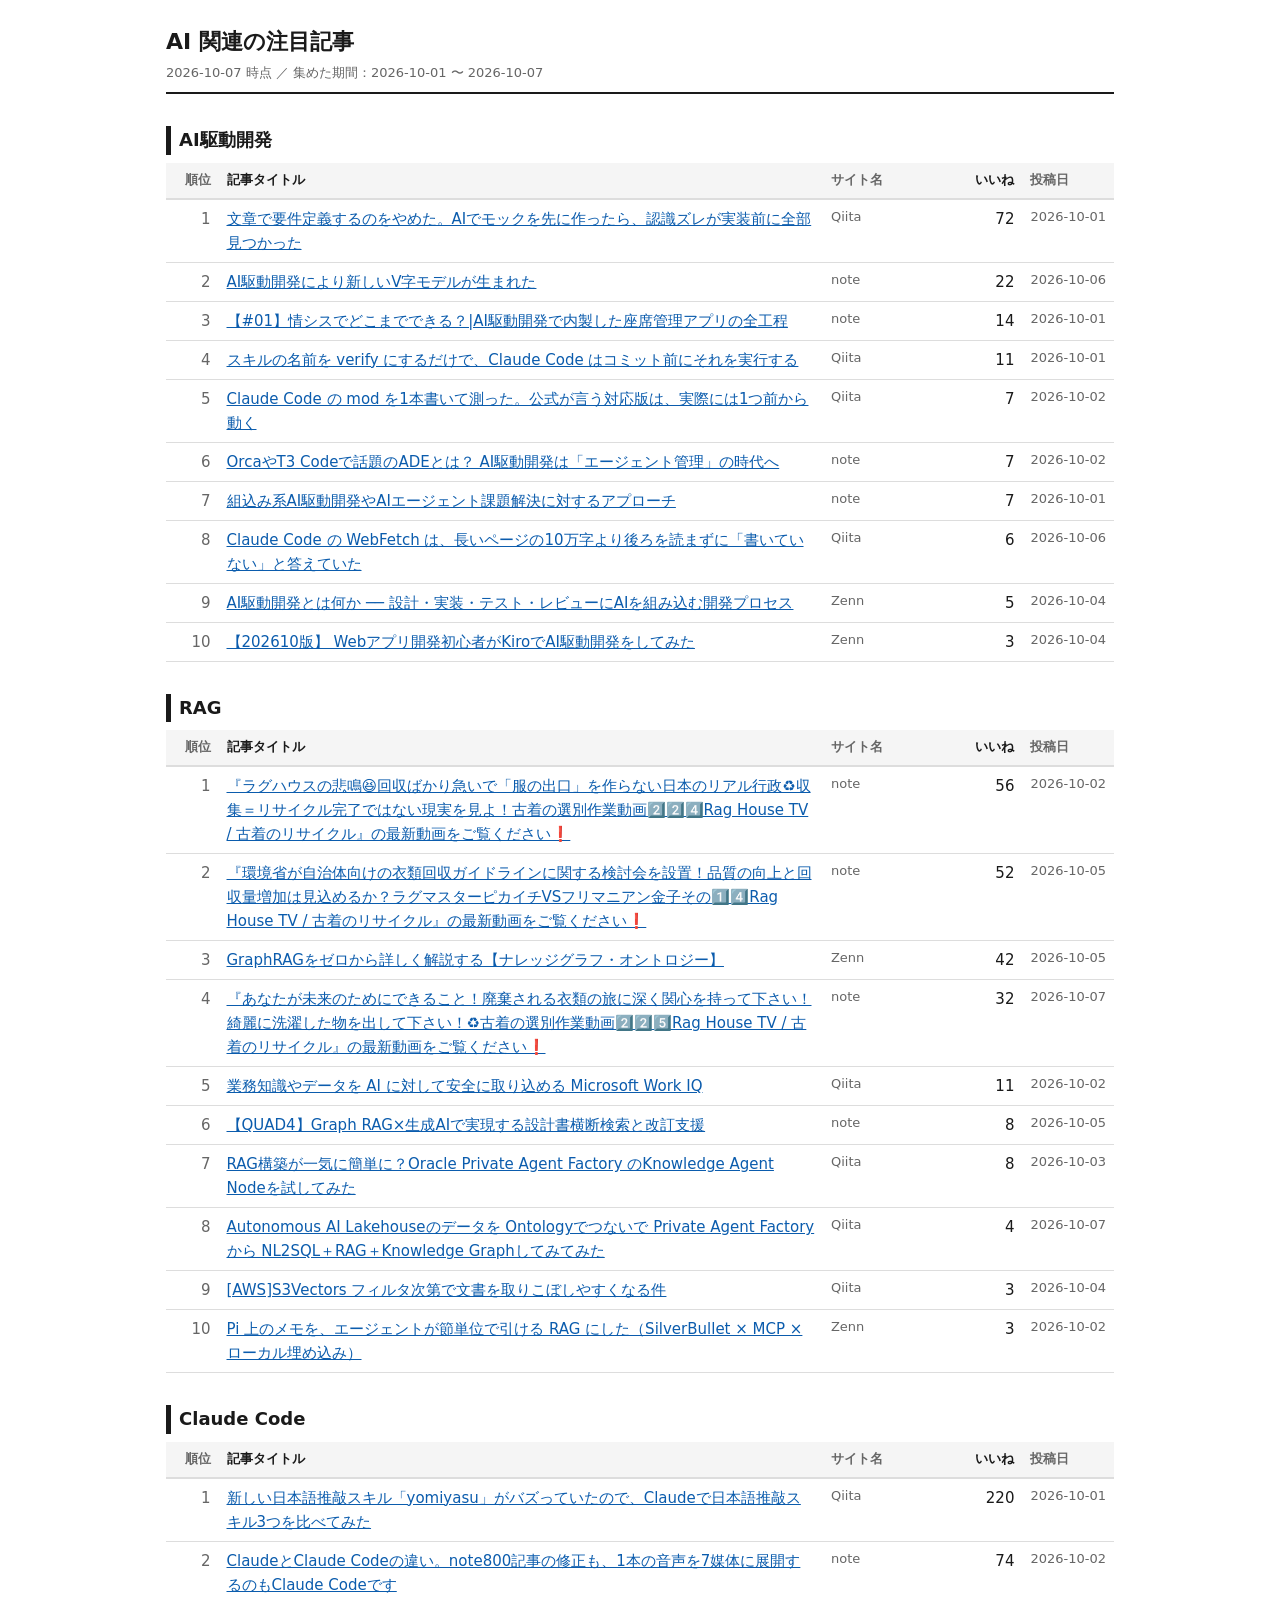
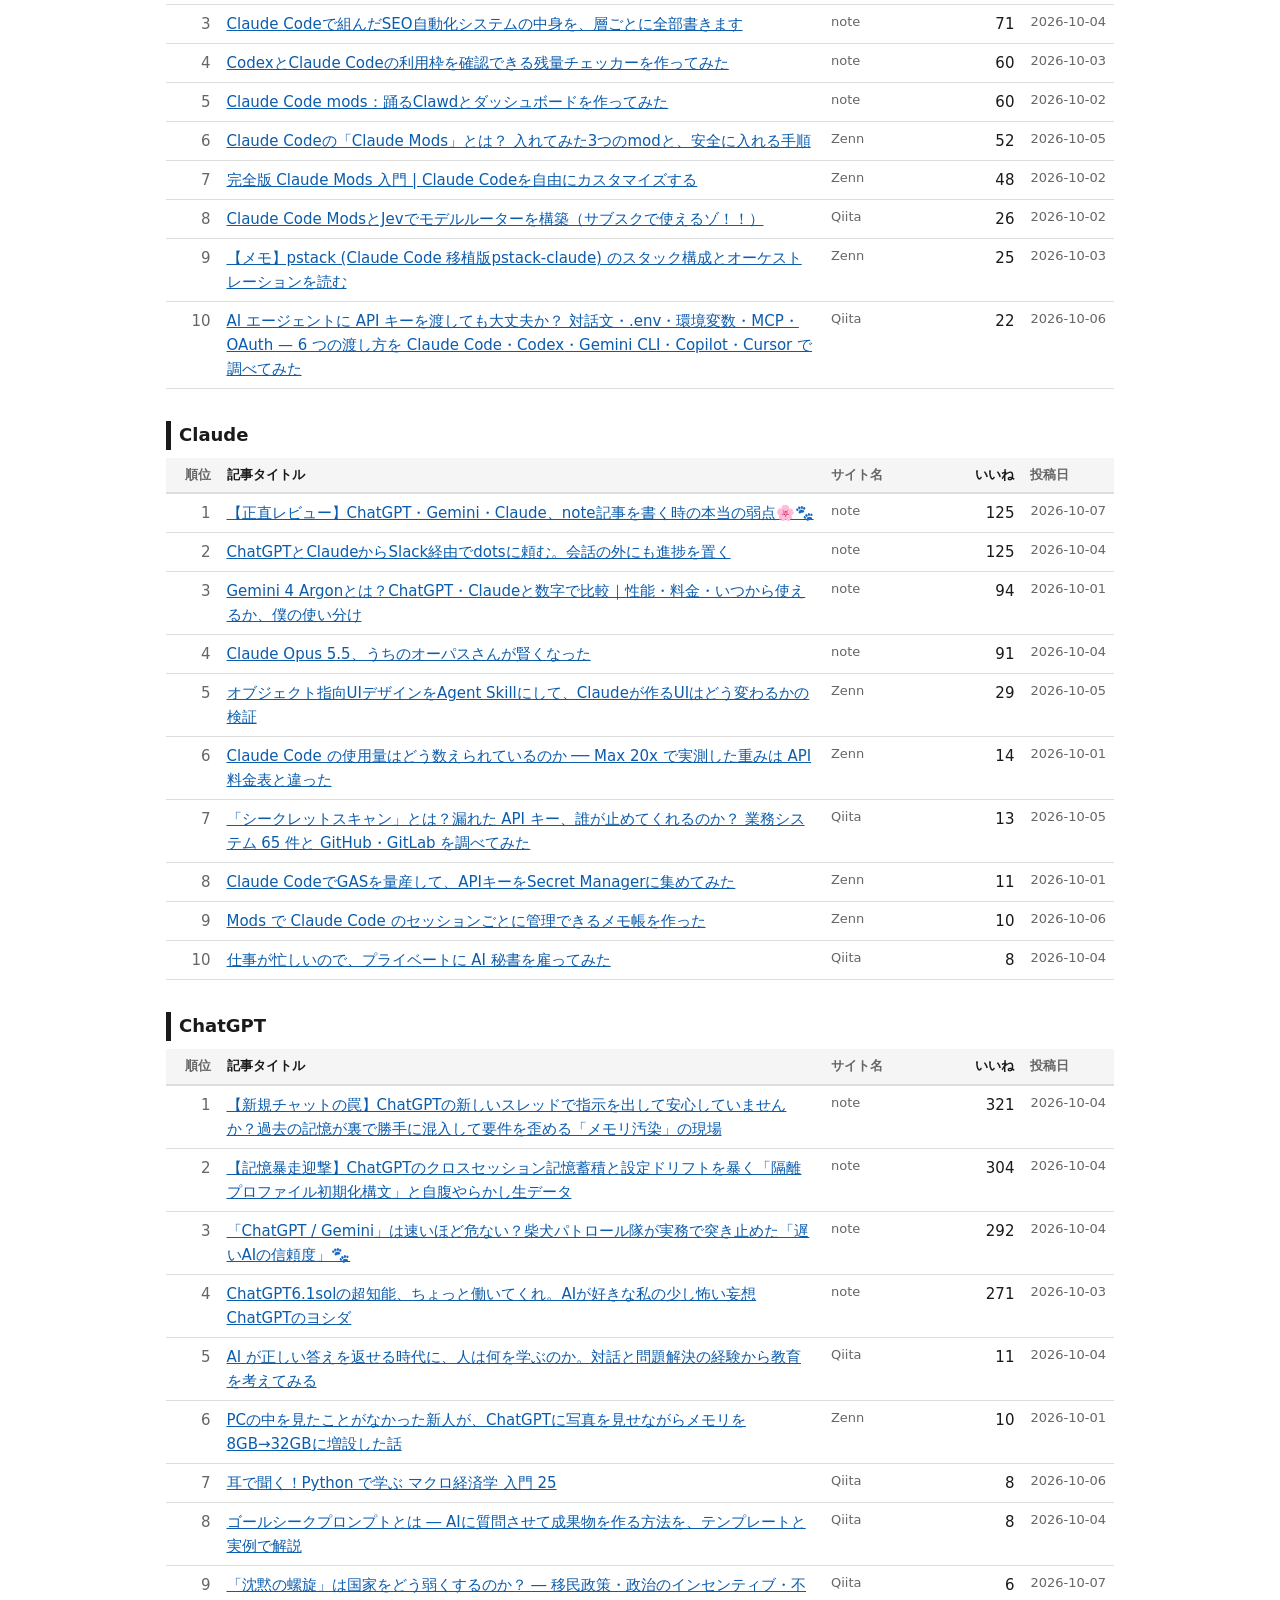
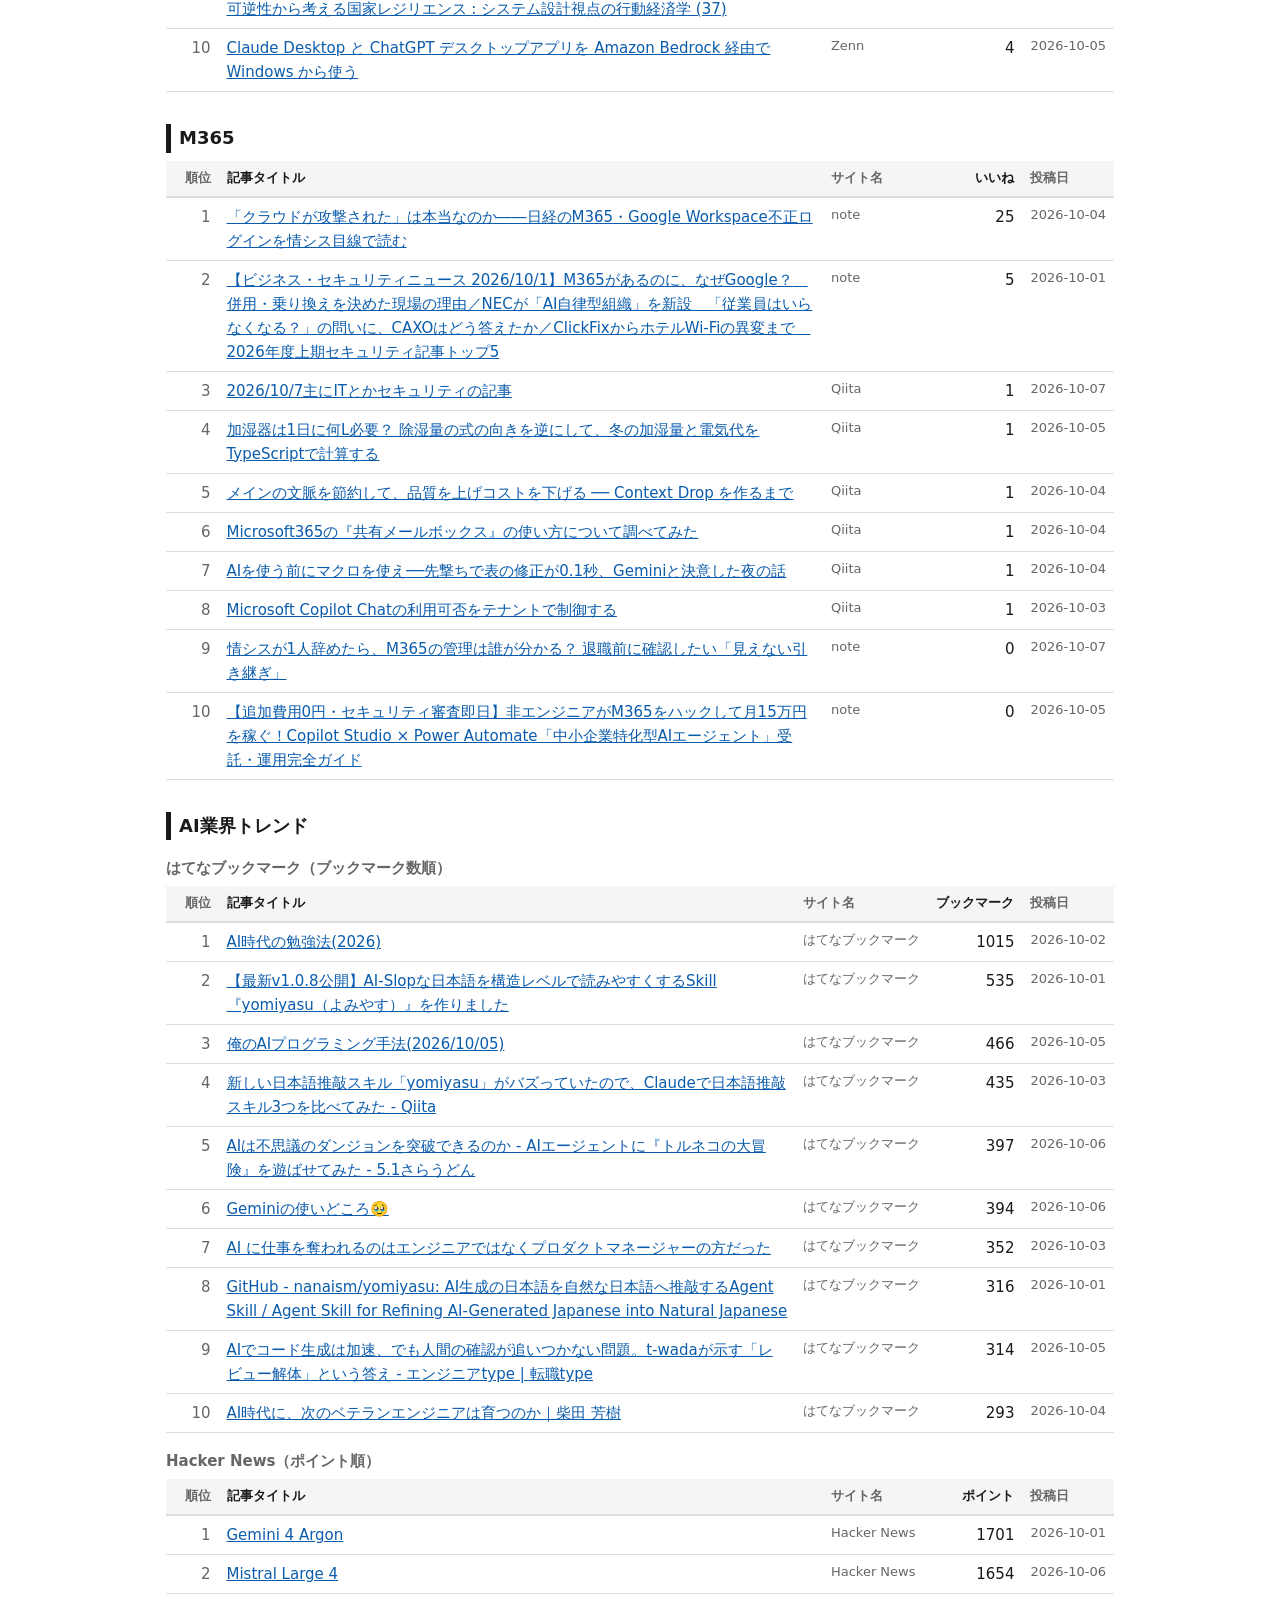
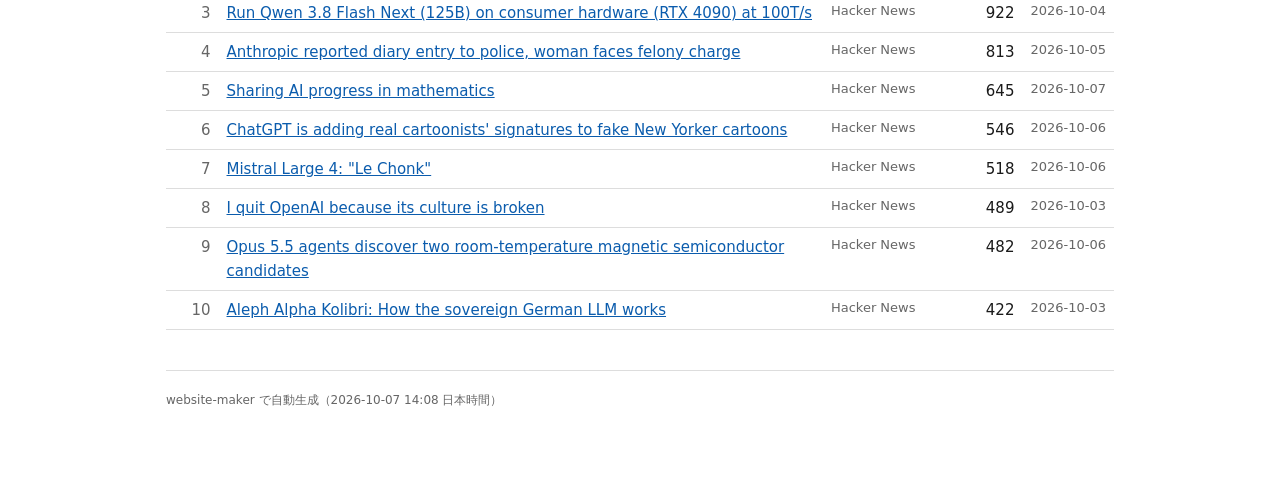
==== commit 2be87127: "1サイトあたりの上限を追加、2026-10-07 の回を更新" ====
--- a/docs/2026-10-07.html
+++ b/docs/2026-10-07.html
@@ -34,14 +34,14 @@
             <td class="col-rank">1</td>
             <td class="col-title"><a href="https://qiita.com/kazuki_ogawa/items/f1a15a199d9f91fe6080" target="_blank" rel="noopener noreferrer">文章で要件定義するのをやめた。AIでモックを先に作ったら、認識ズレが実装前に全部見つかった</a></td>
             <td class="col-site">Qiita</td>
-            <td class="col-score">68</td>
+            <td class="col-score">72</td>
             <td class="col-date">2026-10-01</td>
           </tr>
           <tr>
             <td class="col-rank">2</td>
             <td class="col-title"><a href="https://note.com/naobit_/n/ne5e2311b7e1e" target="_blank" rel="noopener noreferrer">AI駆動開発により新しいV字モデルが生まれた</a></td>
             <td class="col-site">note</td>
-            <td class="col-score">21</td>
+            <td class="col-score">22</td>
             <td class="col-date">2026-10-06</td>
           </tr>
           <tr>
@@ -81,24 +81,24 @@
           </tr>
           <tr>
             <td class="col-rank">8</td>
-            <td class="col-title"><a href="https://qiita.com/hiroshi_ito9854/items/4cedc17bcf058a04dba4" target="_blank" rel="noopener noreferrer">複数のAIエージェントを並行して動かすADE「Orca」が快適だった</a></td>
+            <td class="col-title"><a href="https://qiita.com/suwa_nobu/items/35a1824f5b1d41caa10f" target="_blank" rel="noopener noreferrer">Claude Code の WebFetch は、長いページの10万字より後ろを読まずに「書いていない」と答えていた</a></td>
             <td class="col-site">Qiita</td>
             <td class="col-score">6</td>
-            <td class="col-date">2026-10-02</td>
+            <td class="col-date">2026-10-06</td>
           </tr>
           <tr>
             <td class="col-rank">9</td>
-            <td class="col-title"><a href="https://note.com/nobu_0215/n/n860b1106dbb0" target="_blank" rel="noopener noreferrer">AI駆動開発と自律エージェントの現場実装2026｜業務を効率化するな、構造を再設計せよ</a></td>
-            <td class="col-site">note</td>
+            <td class="col-title"><a href="https://zenn.dev/headwaters/articles/37ba1b0736cbb6" target="_blank" rel="noopener noreferrer">AI駆動開発とは何か ── 設計・実装・テスト・レビューにAIを組み込む開発プロセス</a></td>
+            <td class="col-site">Zenn</td>
             <td class="col-score">5</td>
-            <td class="col-date">2026-10-06</td>
+            <td class="col-date">2026-10-04</td>
           </tr>
           <tr>
             <td class="col-rank">10</td>
-            <td class="col-title"><a href="https://qiita.com/suwa_nobu/items/35a1824f5b1d41caa10f" target="_blank" rel="noopener noreferrer">Claude Code の WebFetch は、長いページの10万字より後ろを読まずに「書いていない」と答えていた</a></td>
-            <td class="col-site">Qiita</td>
-            <td class="col-score">5</td>
-            <td class="col-date">2026-10-06</td>
+            <td class="col-title"><a href="https://zenn.dev/gob7ppcsvx/articles/ae6d8fc5ca495b" target="_blank" rel="noopener noreferrer">【202610版】 Webアプリ開発初心者がKiroでAI駆動開発をしてみた</a></td>
+            <td class="col-site">Zenn</td>
+            <td class="col-score">3</td>
+            <td class="col-date">2026-10-04</td>
           </tr>
         </tbody>
       </table>
@@ -106,7 +106,6 @@
   <section>
     <h2>RAG</h2>
 
-        <p class="note">Qiita（RAG） は取得できませんでした（FetchError）。</p>
 
       <table>
         <thead>
@@ -137,57 +136,57 @@
             <td class="col-rank">3</td>
             <td class="col-title"><a href="https://zenn.dev/tetsuro731/articles/6efe77a20b8c1c" target="_blank" rel="noopener noreferrer">GraphRAGをゼロから詳しく解説する【ナレッジグラフ・オントロジー】</a></td>
             <td class="col-site">Zenn</td>
-            <td class="col-score">41</td>
+            <td class="col-score">42</td>
             <td class="col-date">2026-10-05</td>
           </tr>
           <tr>
             <td class="col-rank">4</td>
             <td class="col-title"><a href="https://note.com/raghousetv/n/n16bf7dbdd85c" target="_blank" rel="noopener noreferrer">『あなたが未来のためにできること！廃棄される衣類の旅に深く関心を持って下さい！綺麗に洗濯した物を出して下さい！♻️古着の選別作業動画2️⃣2️⃣5️⃣Rag House TV / 古着のリサイクル』の最新動画をご覧ください❗</a></td>
             <td class="col-site">note</td>
-            <td class="col-score">27</td>
+            <td class="col-score">32</td>
             <td class="col-date">2026-10-07</td>
           </tr>
           <tr>
             <td class="col-rank">5</td>
+            <td class="col-title"><a href="https://qiita.com/yoshioterada/items/3ac3c05be12e51ea05b0" target="_blank" rel="noopener noreferrer">業務知識やデータを AI に対して安全に取り込める Microsoft Work IQ</a></td>
+            <td class="col-site">Qiita</td>
+            <td class="col-score">11</td>
+            <td class="col-date">2026-10-02</td>
+          </tr>
+          <tr>
+            <td class="col-rank">6</td>
             <td class="col-title"><a href="https://note.com/kddi_technote/n/nb89791cebdf0" target="_blank" rel="noopener noreferrer">【QUAD4】Graph RAG×生成AIで実現する設計書横断検索と改訂支援</a></td>
             <td class="col-site">note</td>
             <td class="col-score">8</td>
             <td class="col-date">2026-10-05</td>
           </tr>
           <tr>
-            <td class="col-rank">6</td>
-            <td class="col-title"><a href="https://note.com/brainy_phlox8948/n/n30de18315ccd" target="_blank" rel="noopener noreferrer">【Dify】答えは合っているのに根拠番号が違う――RAGを12問で試した記録とチェックキット</a></td>
-            <td class="col-site">note</td>
-            <td class="col-score">6</td>
-            <td class="col-date">2026-10-06</td>
-          </tr>
-          <tr>
             <td class="col-rank">7</td>
-            <td class="col-title"><a href="https://note.com/ohsaruman/n/nb19eed977cd2" target="_blank" rel="noopener noreferrer">一般的なRAGとOAGの違いを知りたい</a></td>
-            <td class="col-site">note</td>
-            <td class="col-score">6</td>
-            <td class="col-date">2026-10-04</td>
+            <td class="col-title"><a href="https://qiita.com/ssfujita/items/8be112a1d43ab25f0cd9" target="_blank" rel="noopener noreferrer">RAG構築が一気に簡単に？Oracle Private Agent Factory のKnowledge Agent Nodeを試してみた</a></td>
+            <td class="col-site">Qiita</td>
+            <td class="col-score">8</td>
+            <td class="col-date">2026-10-03</td>
           </tr>
           <tr>
             <td class="col-rank">8</td>
-            <td class="col-title"><a href="https://note.com/tbs_noguchi/n/n61abdec99373" target="_blank" rel="noopener noreferrer">RAG の新しい手法は、測り方で勝ち負けがひっくり返る ── GraphRAG の論文と、検証の現場から</a></td>
-            <td class="col-site">note</td>
-            <td class="col-score">6</td>
-            <td class="col-date">2026-10-03</td>
+            <td class="col-title"><a href="https://qiita.com/shirok/items/281689da5d9ee8c39540" target="_blank" rel="noopener noreferrer">Autonomous AI Lakehouseのデータを Ontologyでつないで Private Agent Factoryから NL2SQL＋RAG＋Knowledge Graphしてみてみた</a></td>
+            <td class="col-site">Qiita</td>
+            <td class="col-score">4</td>
+            <td class="col-date">2026-10-07</td>
           </tr>
           <tr>
             <td class="col-rank">9</td>
-            <td class="col-title"><a href="https://note.com/amour_llmo/n/n298b2b0c7270" target="_blank" rel="noopener noreferrer">RAGと事前学習は何が違う？｜AIが「覚えている情報」と「その場で探す情報」の仕組みを解説</a></td>
-            <td class="col-site">note</td>
-            <td class="col-score">4</td>
-            <td class="col-date">2026-10-02</td>
+            <td class="col-title"><a href="https://qiita.com/kikuziro/items/749c659267a9b2614d11" target="_blank" rel="noopener noreferrer"> [AWS]S3Vectors フィルタ次第で文書を取りこぼしやすくなる件</a></td>
+            <td class="col-site">Qiita</td>
+            <td class="col-score">3</td>
+            <td class="col-date">2026-10-04</td>
           </tr>
           <tr>
             <td class="col-rank">10</td>
-            <td class="col-title"><a href="https://note.com/linkc19/n/nac27d39a823c" target="_blank" rel="noopener noreferrer">AIアルゴリズム②：なぜAIは知ったかぶりをするのか？「RAG（検索拡張生成）」を徹底解説</a></td>
-            <td class="col-site">note</td>
+            <td class="col-title"><a href="https://zenn.dev/85store/articles/memo-mcp-hybrid-rag" target="_blank" rel="noopener noreferrer">Pi 上のメモを、エージェントが節単位で引ける RAG にした（SilverBullet × MCP × ローカル埋め込み）</a></td>
+            <td class="col-site">Zenn</td>
             <td class="col-score">3</td>
-            <td class="col-date">2026-10-04</td>
+            <td class="col-date">2026-10-02</td>
           </tr>
         </tbody>
       </table>
@@ -195,7 +194,6 @@
   <section>
     <h2>Claude Code</h2>
 
-        <p class="note">Qiita（Claude Code） は取得できませんでした（FetchError）。</p>
 
       <table>
         <thead>
@@ -210,73 +208,73 @@
         <tbody>
           <tr>
             <td class="col-rank">1</td>
+            <td class="col-title"><a href="https://qiita.com/inoyu-qiita/items/0ffe6e74ecaf3aaa8b14" target="_blank" rel="noopener noreferrer">新しい日本語推敲スキル「yomiyasu」がバズっていたので、Claudeで日本語推敲スキル3つを比べてみた</a></td>
+            <td class="col-site">Qiita</td>
+            <td class="col-score">220</td>
+            <td class="col-date">2026-10-01</td>
+          </tr>
+          <tr>
+            <td class="col-rank">2</td>
             <td class="col-title"><a href="https://note.com/yamada_simple/n/n712c12d81c0d" target="_blank" rel="noopener noreferrer">ClaudeとClaude Codeの違い。note800記事の修正も、1本の音声を7媒体に展開するのもClaude Codeです</a></td>
             <td class="col-site">note</td>
             <td class="col-score">74</td>
             <td class="col-date">2026-10-02</td>
           </tr>
           <tr>
-            <td class="col-rank">2</td>
+            <td class="col-rank">3</td>
             <td class="col-title"><a href="https://note.com/t_mitsuhashi/n/n728a03b191da" target="_blank" rel="noopener noreferrer">Claude Codeで組んだSEO自動化システムの中身を、層ごとに全部書きます</a></td>
             <td class="col-site">note</td>
-            <td class="col-score">70</td>
-            <td class="col-date">2026-10-04</td>
-          </tr>
-          <tr>
-            <td class="col-rank">3</td>
+            <td class="col-score">71</td>
+            <td class="col-date">2026-10-04</td>
+          </tr>
+          <tr>
+            <td class="col-rank">4</td>
             <td class="col-title"><a href="https://note.com/sideen/n/n000d7a52e5a0" target="_blank" rel="noopener noreferrer">CodexとClaude Codeの利用枠を確認できる残量チェッカーを作ってみた</a></td>
             <td class="col-site">note</td>
-            <td class="col-score">59</td>
-            <td class="col-date">2026-10-03</td>
-          </tr>
-          <tr>
-            <td class="col-rank">4</td>
+            <td class="col-score">60</td>
+            <td class="col-date">2026-10-03</td>
+          </tr>
+          <tr>
+            <td class="col-rank">5</td>
             <td class="col-title"><a href="https://note.com/tank_ai/n/n5b7b44460702" target="_blank" rel="noopener noreferrer">Claude Code mods：踊るClawdとダッシュボードを作ってみた</a></td>
             <td class="col-site">note</td>
-            <td class="col-score">59</td>
-            <td class="col-date">2026-10-02</td>
-          </tr>
-          <tr>
-            <td class="col-rank">5</td>
-            <td class="col-title"><a href="https://note.com/koko_kei/n/n56ef2a6e9d04" target="_blank" rel="noopener noreferrer">🌤️おはよう朝ふみ💌｜ふみまる、記事になる。Claude CodeでAIゲーム制作した「20秒ラン」の輪が広がってます🐹</a></td>
-            <td class="col-site">note</td>
-            <td class="col-score">53</td>
+            <td class="col-score">60</td>
             <td class="col-date">2026-10-02</td>
           </tr>
           <tr>
             <td class="col-rank">6</td>
-            <td class="col-title"><a href="https://note.com/ktcrs1107/n/n47097bad2222" target="_blank" rel="noopener noreferrer">CodexとClaude Codeで、強いモデルに全部やらせるのをやめてみた｜AIエージェント｜オーケストレーション｜サブエージェント｜AI活用｜生成AI｜プロンプト｜#537</a></td>
-            <td class="col-site">note</td>
+            <td class="col-title"><a href="https://zenn.dev/yoshihiko555/articles/ea2db6070058b3" target="_blank" rel="noopener noreferrer">Claude Codeの「Claude Mods」とは？ 入れてみた3つのmodと、安全に入れる手順</a></td>
+            <td class="col-site">Zenn</td>
             <td class="col-score">52</td>
-            <td class="col-date">2026-10-04</td>
+            <td class="col-date">2026-10-05</td>
           </tr>
           <tr>
             <td class="col-rank">7</td>
-            <td class="col-title"><a href="https://note.com/shun8989/n/nc35bf1a464d8" target="_blank" rel="noopener noreferrer">Claude Code 何ができる｜ひとり社長が、毎朝勝手に動かしている仕事の種類の実測</a></td>
-            <td class="col-site">note</td>
-            <td class="col-score">49</td>
-            <td class="col-date">2026-10-03</td>
+            <td class="col-title"><a href="https://zenn.dev/nogu66/articles/claude-mods-complete-guide" target="_blank" rel="noopener noreferrer">完全版 Claude Mods 入門 | Claude Codeを自由にカスタマイズする</a></td>
+            <td class="col-site">Zenn</td>
+            <td class="col-score">48</td>
+            <td class="col-date">2026-10-02</td>
           </tr>
           <tr>
             <td class="col-rank">8</td>
-            <td class="col-title"><a href="https://zenn.dev/yoshihiko555/articles/ea2db6070058b3" target="_blank" rel="noopener noreferrer">Claude Codeの「Claude Mods」とは？ 入れてみた3つのmodと、安全に入れる手順</a></td>
-            <td class="col-site">Zenn</td>
-            <td class="col-score">48</td>
-            <td class="col-date">2026-10-05</td>
+            <td class="col-title"><a href="https://qiita.com/moritalous/items/8b663db633dde3c49d62" target="_blank" rel="noopener noreferrer">Claude Code ModsとJevでモデルルーターを構築（サブスクで使えるゾ！！）</a></td>
+            <td class="col-site">Qiita</td>
+            <td class="col-score">26</td>
+            <td class="col-date">2026-10-02</td>
           </tr>
           <tr>
             <td class="col-rank">9</td>
-            <td class="col-title"><a href="https://note.com/torotoro_kaikei/n/n7e60ff1a9f69" target="_blank" rel="noopener noreferrer">楽したい経理OL、Claude Code 1Dayブートキャンプに参加する</a></td>
-            <td class="col-site">note</td>
-            <td class="col-score">45</td>
+            <td class="col-title"><a href="https://zenn.dev/uehaj/articles/claude-code-pstack-structure-memo" target="_blank" rel="noopener noreferrer">【メモ】pstack (Claude Code 移植版pstack-claude) のスタック構成とオーケストレーションを読む</a></td>
+            <td class="col-site">Zenn</td>
+            <td class="col-score">25</td>
             <td class="col-date">2026-10-03</td>
           </tr>
           <tr>
             <td class="col-rank">10</td>
-            <td class="col-title"><a href="https://zenn.dev/nogu66/articles/claude-mods-complete-guide" target="_blank" rel="noopener noreferrer">完全版 Claude Mods 入門 | Claude Codeを自由にカスタマイズする</a></td>
-            <td class="col-site">Zenn</td>
-            <td class="col-score">45</td>
-            <td class="col-date">2026-10-02</td>
+            <td class="col-title"><a href="https://qiita.com/songchong/items/873b4f14d26296176cfd" target="_blank" rel="noopener noreferrer">AI エージェントに API キーを渡しても大丈夫か？ 対話文・.env・環境変数・MCP・OAuth — 6 つの渡し方を Claude Code・Codex・Gemini CLI・Copilot・Cursor で調べてみた</a></td>
+            <td class="col-site">Qiita</td>
+            <td class="col-score">22</td>
+            <td class="col-date">2026-10-06</td>
           </tr>
         </tbody>
       </table>
@@ -284,7 +282,6 @@
   <section>
     <h2>Claude</h2>
 
-        <p class="note">Qiita（Claude） は取得できませんでした（FetchError）。</p>
 
       <table>
         <thead>
@@ -299,73 +296,73 @@
         <tbody>
           <tr>
             <td class="col-rank">1</td>
+            <td class="col-title"><a href="https://note.com/eager_phlox2461/n/nbf316f3fdf0d" target="_blank" rel="noopener noreferrer">【正直レビュー】ChatGPT・Gemini・Claude、note記事を書く時の本当の弱点🌸🐾</a></td>
+            <td class="col-site">note</td>
+            <td class="col-score">125</td>
+            <td class="col-date">2026-10-07</td>
+          </tr>
+          <tr>
+            <td class="col-rank">2</td>
             <td class="col-title"><a href="https://note.com/ishizakahiroshi/n/nd83cdb75570f" target="_blank" rel="noopener noreferrer">ChatGPTとClaudeからSlack経由でdotsに頼む。会話の外にも進捗を置く</a></td>
             <td class="col-site">note</td>
-            <td class="col-score">115</td>
-            <td class="col-date">2026-10-04</td>
-          </tr>
-          <tr>
-            <td class="col-rank">2</td>
-            <td class="col-title"><a href="https://note.com/eager_phlox2461/n/nbf316f3fdf0d" target="_blank" rel="noopener noreferrer">【正直レビュー】ChatGPT・Gemini・Claude、note記事を書く時の本当の弱点🌸🐾</a></td>
-            <td class="col-site">note</td>
-            <td class="col-score">112</td>
-            <td class="col-date">2026-10-07</td>
+            <td class="col-score">125</td>
+            <td class="col-date">2026-10-04</td>
           </tr>
           <tr>
             <td class="col-rank">3</td>
             <td class="col-title"><a href="https://note.com/rookiealltrades/n/n792e2a4852ed" target="_blank" rel="noopener noreferrer">Gemini 4 Argonとは？ChatGPT・Claudeと数字で比較｜性能・料金・いつから使えるか、僕の使い分け</a></td>
             <td class="col-site">note</td>
-            <td class="col-score">93</td>
+            <td class="col-score">94</td>
             <td class="col-date">2026-10-01</td>
           </tr>
           <tr>
             <td class="col-rank">4</td>
-            <td class="col-title"><a href="https://note.com/chunsukepapa/n/n582fca22729e" target="_blank" rel="noopener noreferrer">Geminiの小悪魔がClaudeを全力でぶった斬る‼︎</a></td>
-            <td class="col-site">note</td>
-            <td class="col-score">89</td>
+            <td class="col-title"><a href="https://note.com/hoshimama3/n/ncceff4aedde9" target="_blank" rel="noopener noreferrer"> Claude Opus 5.5、うちのオーパスさんが賢くなった</a></td>
+            <td class="col-site">note</td>
+            <td class="col-score">91</td>
             <td class="col-date">2026-10-04</td>
           </tr>
           <tr>
             <td class="col-rank">5</td>
-            <td class="col-title"><a href="https://note.com/hoshimama3/n/ncceff4aedde9" target="_blank" rel="noopener noreferrer"> Claude Opus 5.5、うちのオーパスさんが賢くなった</a></td>
-            <td class="col-site">note</td>
-            <td class="col-score">82</td>
-            <td class="col-date">2026-10-04</td>
+            <td class="col-title"><a href="https://zenn.dev/emuni/articles/ooui-agent-skill" target="_blank" rel="noopener noreferrer">オブジェクト指向UIデザインをAgent Skillにして、Claudeが作るUIはどう変わるかの検証</a></td>
+            <td class="col-site">Zenn</td>
+            <td class="col-score">29</td>
+            <td class="col-date">2026-10-05</td>
           </tr>
           <tr>
             <td class="col-rank">6</td>
-            <td class="col-title"><a href="https://note.com/shi3zblog/n/n6e5d401dc6eb" target="_blank" rel="noopener noreferrer">Claude Opus 5.5にモデリングをさせてみる</a></td>
-            <td class="col-site">note</td>
-            <td class="col-score">81</td>
-            <td class="col-date">2026-10-05</td>
+            <td class="col-title"><a href="https://zenn.dev/tksfjt1024/articles/25c0ab111c277c" target="_blank" rel="noopener noreferrer">Claude Code の使用量はどう数えられているのか ── Max 20x で実測した重みは API 料金表と違った</a></td>
+            <td class="col-site">Zenn</td>
+            <td class="col-score">14</td>
+            <td class="col-date">2026-10-01</td>
           </tr>
           <tr>
             <td class="col-rank">7</td>
-            <td class="col-title"><a href="https://note.com/dialogs_develop/n/n821ea2ed7d66" target="_blank" rel="noopener noreferrer">【速報】AntigravityにClaude Opus 5.5が来た！何が変わるのか、実際の利用条件まで調べてみた</a></td>
-            <td class="col-site">note</td>
-            <td class="col-score">69</td>
+            <td class="col-title"><a href="https://qiita.com/songchong/items/5ee39ef5b71510e36c2a" target="_blank" rel="noopener noreferrer">「シークレットスキャン」とは？漏れた API キー、誰が止めてくれるのか？ 業務システム 65 件と GitHub・GitLab を調べてみた</a></td>
+            <td class="col-site">Qiita</td>
+            <td class="col-score">13</td>
             <td class="col-date">2026-10-05</td>
           </tr>
           <tr>
             <td class="col-rank">8</td>
-            <td class="col-title"><a href="https://note.com/happy_bibi88/n/n1cc94c95794a" target="_blank" rel="noopener noreferrer">Claude製タロットジェネレータをCodexに移植したら、Gemini画伯が湖面から笑ってきた</a></td>
-            <td class="col-site">note</td>
-            <td class="col-score">65</td>
-            <td class="col-date">2026-10-05</td>
+            <td class="col-title"><a href="https://zenn.dev/wisevine/articles/578d0b18ed6916" target="_blank" rel="noopener noreferrer">Claude CodeでGASを量産して、APIキーをSecret Managerに集めてみた</a></td>
+            <td class="col-site">Zenn</td>
+            <td class="col-score">11</td>
+            <td class="col-date">2026-10-01</td>
           </tr>
           <tr>
             <td class="col-rank">9</td>
-            <td class="col-title"><a href="https://note.com/nyuts/n/n79ce53de17eb" target="_blank" rel="noopener noreferrer">Claudeで手持ちのイラストの一部だけを動かしてみた</a></td>
-            <td class="col-site">note</td>
-            <td class="col-score">64</td>
-            <td class="col-date">2026-10-03</td>
+            <td class="col-title"><a href="https://zenn.dev/yesodco/articles/da634d752874b2" target="_blank" rel="noopener noreferrer">Mods で Claude Code のセッションごとに管理できるメモ帳を作った</a></td>
+            <td class="col-site">Zenn</td>
+            <td class="col-score">10</td>
+            <td class="col-date">2026-10-06</td>
           </tr>
           <tr>
             <td class="col-rank">10</td>
-            <td class="col-title"><a href="https://note.com/shinchan194/n/nf9948f9e4e03" target="_blank" rel="noopener noreferrer">    DXは大げさな話じゃない。Claudeで作ったPDF確認アプリが意外と役立った ※プロンプト付 ※プログラム付</a></td>
-            <td class="col-site">note</td>
-            <td class="col-score">55</td>
-            <td class="col-date">2026-10-06</td>
+            <td class="col-title"><a href="https://qiita.com/araom/items/83f8180524500f685416" target="_blank" rel="noopener noreferrer">仕事が忙しいので、プライベートに AI 秘書を雇ってみた</a></td>
+            <td class="col-site">Qiita</td>
+            <td class="col-score">8</td>
+            <td class="col-date">2026-10-04</td>
           </tr>
         </tbody>
       </table>
@@ -373,7 +370,6 @@
   <section>
     <h2>ChatGPT</h2>
 
-        <p class="note">Qiita（ChatGPT） は取得できませんでした（FetchError）。</p>
 
       <table>
         <thead>
@@ -390,21 +386,21 @@
             <td class="col-rank">1</td>
             <td class="col-title"><a href="https://note.com/alix78/n/ndc5d703f71ee" target="_blank" rel="noopener noreferrer">【新規チャットの罠】ChatGPTの新しいスレッドで指示を出して安心していませんか？過去の記憶が裏で勝手に混入して要件を歪める「メモリ汚染」の現場 </a></td>
             <td class="col-site">note</td>
-            <td class="col-score">320</td>
+            <td class="col-score">321</td>
             <td class="col-date">2026-10-04</td>
           </tr>
           <tr>
             <td class="col-rank">2</td>
             <td class="col-title"><a href="https://note.com/alix78/n/n04efcd37ff20" target="_blank" rel="noopener noreferrer">【記憶暴走迎撃】ChatGPTのクロスセッション記憶蓄積と設定ドリフトを暴く「隔離プロファイル初期化構文」と自腹やらかし生データ </a></td>
             <td class="col-site">note</td>
-            <td class="col-score">303</td>
+            <td class="col-score">304</td>
             <td class="col-date">2026-10-04</td>
           </tr>
           <tr>
             <td class="col-rank">3</td>
             <td class="col-title"><a href="https://note.com/eager_phlox2461/n/nb3d20bcd1233" target="_blank" rel="noopener noreferrer">「ChatGPT / Gemini」は速いほど危ない？柴犬パトロール隊が実務で突き止めた「遅いAIの信頼度」🐾</a></td>
             <td class="col-site">note</td>
-            <td class="col-score">291</td>
+            <td class="col-score">292</td>
             <td class="col-date">2026-10-04</td>
           </tr>
           <tr>
@@ -416,44 +412,44 @@
           </tr>
           <tr>
             <td class="col-rank">5</td>
-            <td class="col-title"><a href="https://note.com/chatgpt_ysd/n/n265ffaa31137" target="_blank" rel="noopener noreferrer">【生成AI漫画】ChatGPTのヨシダとゆるく哲学してみた｜速いって何？帰るって何？そして最後に「好きってなんや？」ChatGPTのヨシダ哲学編</a></td>
-            <td class="col-site">note</td>
-            <td class="col-score">244</td>
+            <td class="col-title"><a href="https://qiita.com/Takashi_Masumori/items/a1bb51f402a5f95c396b" target="_blank" rel="noopener noreferrer">AI が正しい答えを返せる時代に、人は何を学ぶのか。対話と問題解決の経験から教育を考えてみる</a></td>
+            <td class="col-site">Qiita</td>
+            <td class="col-score">11</td>
             <td class="col-date">2026-10-04</td>
           </tr>
           <tr>
             <td class="col-rank">6</td>
-            <td class="col-title"><a href="https://note.com/chatgpt_ysd/n/nb07233942f68" target="_blank" rel="noopener noreferrer">【生成AIニュース？】ロマンよりマロン。AI三銃士とカワムラで見る海外AIニュース　ChatGPTのヨシダ</a></td>
-            <td class="col-site">note</td>
-            <td class="col-score">238</td>
-            <td class="col-date">2026-10-02</td>
+            <td class="col-title"><a href="https://zenn.dev/tokium_dev/articles/laptop-memory-upgrade-with-chatgpt" target="_blank" rel="noopener noreferrer">PCの中を見たことがなかった新人が、ChatGPTに写真を見せながらメモリを8GB→32GBに増設した話</a></td>
+            <td class="col-site">Zenn</td>
+            <td class="col-score">10</td>
+            <td class="col-date">2026-10-01</td>
           </tr>
           <tr>
             <td class="col-rank">7</td>
-            <td class="col-title"><a href="https://note.com/alive_here3686/n/ndb1c9af6a43f" target="_blank" rel="noopener noreferrer">えっ、優勝が4人！？ChatGPTと作った制服がまさかの同率優勝🥹🥹✨制服デザインコンテスト結果発表を受けて★★</a></td>
-            <td class="col-site">note</td>
-            <td class="col-score">194</td>
-            <td class="col-date">2026-10-01</td>
+            <td class="col-title"><a href="https://qiita.com/maskot1977/items/f9fb6943b55166ce32b8" target="_blank" rel="noopener noreferrer">耳で聞く！Python で学ぶ マクロ経済学 入門 25</a></td>
+            <td class="col-site">Qiita</td>
+            <td class="col-score">8</td>
+            <td class="col-date">2026-10-06</td>
           </tr>
           <tr>
             <td class="col-rank">8</td>
-            <td class="col-title"><a href="https://note.com/chatgpt_ysd/n/n203cc0242fcb" target="_blank" rel="noopener noreferrer">【生成AIニュースClaud特集】静かな男が主役の日。クロードで読むAnthropicｋAIニュース3本　ChatGPTのヨシダは今日は脇役</a></td>
-            <td class="col-site">note</td>
-            <td class="col-score">190</td>
-            <td class="col-date">2026-10-06</td>
+            <td class="col-title"><a href="https://qiita.com/nogataka/items/3bd4598ddf5c3e9c2b3e" target="_blank" rel="noopener noreferrer">ゴールシークプロンプトとは ― AIに質問させて成果物を作る方法を、テンプレートと実例で解説</a></td>
+            <td class="col-site">Qiita</td>
+            <td class="col-score">8</td>
+            <td class="col-date">2026-10-04</td>
           </tr>
           <tr>
             <td class="col-rank">9</td>
-            <td class="col-title"><a href="https://note.com/mido_work/n/n76833895a679" target="_blank" rel="noopener noreferrer">ChatGPTのdotsで遊んでみた。任せて寝るはずが、完成を待っちゃうｗ</a></td>
-            <td class="col-site">note</td>
-            <td class="col-score">170</td>
-            <td class="col-date">2026-10-01</td>
+            <td class="col-title"><a href="https://qiita.com/maskot1977/items/52928daea6e6330ce962" target="_blank" rel="noopener noreferrer">「沈黙の螺旋」は国家をどう弱くするのか？ ― 移民政策・政治のインセンティブ・不可逆性から考える国家レジリエンス : システム設計視点の行動経済学 (37)</a></td>
+            <td class="col-site">Qiita</td>
+            <td class="col-score">6</td>
+            <td class="col-date">2026-10-07</td>
           </tr>
           <tr>
             <td class="col-rank">10</td>
-            <td class="col-title"><a href="https://note.com/miccell/n/n24378d447dc7" target="_blank" rel="noopener noreferrer">ChatGPT Dotsとは？機能とユースケース、競合のGrok Bot・Hermes・OpenClawとの違い</a></td>
-            <td class="col-site">note</td>
-            <td class="col-score">162</td>
+            <td class="col-title"><a href="https://zenn.dev/aws_japan/articles/claude-chatgpt-desktop-bedrock-windows-setup" target="_blank" rel="noopener noreferrer">Claude Desktop と ChatGPT デスクトップアプリを Amazon Bedrock 経由で Windows から使う</a></td>
+            <td class="col-site">Zenn</td>
+            <td class="col-score">4</td>
             <td class="col-date">2026-10-05</td>
           </tr>
         </tbody>
@@ -462,7 +458,6 @@
   <section>
     <h2>M365</h2>
 
-        <p class="note">Qiita（M365） は取得できませんでした（FetchError）。</p>
 
       <table>
         <thead>
@@ -491,38 +486,59 @@
           </tr>
           <tr>
             <td class="col-rank">3</td>
+            <td class="col-title"><a href="https://qiita.com/pitopito/items/c06f96c3007011830372" target="_blank" rel="noopener noreferrer">2026/10/7主にITとかセキュリティの記事</a></td>
+            <td class="col-site">Qiita</td>
+            <td class="col-score">1</td>
+            <td class="col-date">2026-10-07</td>
+          </tr>
+          <tr>
+            <td class="col-rank">4</td>
+            <td class="col-title"><a href="https://qiita.com/perkin/items/dfe13062dd7e74d0e60c" target="_blank" rel="noopener noreferrer">加湿器は1日に何L必要？ 除湿量の式の向きを逆にして、冬の加湿量と電気代をTypeScriptで計算する</a></td>
+            <td class="col-site">Qiita</td>
+            <td class="col-score">1</td>
+            <td class="col-date">2026-10-05</td>
+          </tr>
+          <tr>
+            <td class="col-rank">5</td>
+            <td class="col-title"><a href="https://qiita.com/chooser/items/e1d071b0fcfcea360a88" target="_blank" rel="noopener noreferrer">メインの文脈を節約して、品質を上げコストを下げる ── Context Drop を作るまで</a></td>
+            <td class="col-site">Qiita</td>
+            <td class="col-score">1</td>
+            <td class="col-date">2026-10-04</td>
+          </tr>
+          <tr>
+            <td class="col-rank">6</td>
+            <td class="col-title"><a href="https://qiita.com/yutkts/items/58c2984abff37c810259" target="_blank" rel="noopener noreferrer">Microsoft365の『共有メールボックス』の使い方について調べてみた</a></td>
+            <td class="col-site">Qiita</td>
+            <td class="col-score">1</td>
+            <td class="col-date">2026-10-04</td>
+          </tr>
+          <tr>
+            <td class="col-rank">7</td>
+            <td class="col-title"><a href="https://qiita.com/shu15511551/items/1941cd71b04e8da039d8" target="_blank" rel="noopener noreferrer">AIを使う前にマクロを使え──先撃ちで表の修正が0.1秒、Geminiと決意した夜の話</a></td>
+            <td class="col-site">Qiita</td>
+            <td class="col-score">1</td>
+            <td class="col-date">2026-10-04</td>
+          </tr>
+          <tr>
+            <td class="col-rank">8</td>
+            <td class="col-title"><a href="https://qiita.com/DaddyDaddy/items/088cdc81124a526b8cc8" target="_blank" rel="noopener noreferrer">Microsoft Copilot Chatの利用可否をテナントで制御する</a></td>
+            <td class="col-site">Qiita</td>
+            <td class="col-score">1</td>
+            <td class="col-date">2026-10-03</td>
+          </tr>
+          <tr>
+            <td class="col-rank">9</td>
             <td class="col-title"><a href="https://note.com/hanapartner/n/n8ca1b6090c1c" target="_blank" rel="noopener noreferrer">情シスが1人辞めたら、M365の管理は誰が分かる？ 退職前に確認したい「見えない引き継ぎ」</a></td>
             <td class="col-site">note</td>
             <td class="col-score">0</td>
             <td class="col-date">2026-10-07</td>
           </tr>
           <tr>
-            <td class="col-rank">4</td>
+            <td class="col-rank">10</td>
             <td class="col-title"><a href="https://note.com/leal_racoon4435/n/nf2114cf211a1" target="_blank" rel="noopener noreferrer">【追加費用0円・セキュリティ審査即日】非エンジニアがM365をハックして月15万円を稼ぐ！Copilot Studio × Power Automate「中小企業特化型AIエージェント」受託・運用完全ガイド</a></td>
             <td class="col-site">note</td>
             <td class="col-score">0</td>
             <td class="col-date">2026-10-05</td>
-          </tr>
-          <tr>
-            <td class="col-rank">5</td>
-            <td class="col-title"><a href="https://note.com/domo_nishizawa/n/n91791fa67e7a" target="_blank" rel="noopener noreferrer">日経新聞へ再びサイバー攻撃。M365乗っ取り事件から考える「パスワードが漏れても入れない」設計</a></td>
-            <td class="col-site">note</td>
-            <td class="col-score">0</td>
-            <td class="col-date">2026-10-04</td>
-          </tr>
-          <tr>
-            <td class="col-rank">6</td>
-            <td class="col-title"><a href="https://note.com/2ch3ch/n/n0e9b373c4e87" target="_blank" rel="noopener noreferrer">日経がサイバー攻撃を受けた「M365アカウントが不正ログインされた」「なりすましメール約9,000件」「社内だけでなく取材先にも送信」</a></td>
-            <td class="col-site">note</td>
-            <td class="col-score">0</td>
-            <td class="col-date">2026-10-04</td>
-          </tr>
-          <tr>
-            <td class="col-rank">7</td>
-            <td class="col-title"><a href="https://note.com/ksato_itlab/n/ne66ed3715ae0" target="_blank" rel="noopener noreferrer">中小企業のM365セキュリティは「決める → 展開する → 説明する」の順で進める</a></td>
-            <td class="col-site">note</td>
-            <td class="col-score">0</td>
-            <td class="col-date">2026-10-03</td>
           </tr>
         </tbody>
       </table>
@@ -546,7 +562,7 @@
             <td class="col-rank">1</td>
             <td class="col-title"><a href="https://iwashi.co/2026/10/01/how-to-study-in-ai-era" target="_blank" rel="noopener noreferrer">AI時代の勉強法(2026)</a></td>
             <td class="col-site">はてなブックマーク</td>
-            <td class="col-score">1014</td>
+            <td class="col-score">1015</td>
             <td class="col-date">2026-10-02</td>
           </tr>
           <tr>
@@ -560,7 +576,7 @@
             <td class="col-rank">3</td>
             <td class="col-title"><a href="https://zenn.dev/mizchi/articles/ai-coding-loop-formal" target="_blank" rel="noopener noreferrer">俺のAIプログラミング手法(2026/10/05)</a></td>
             <td class="col-site">はてなブックマーク</td>
-            <td class="col-score">461</td>
+            <td class="col-score">466</td>
             <td class="col-date">2026-10-05</td>
           </tr>
           <tr>
@@ -572,16 +588,16 @@
           </tr>
           <tr>
             <td class="col-rank">5</td>
+            <td class="col-title"><a href="https://giginet.hateblo.jp/entry/2026/09/22/114642" target="_blank" rel="noopener noreferrer">AIは不思議のダンジョンを突破できるのか - AIエージェントに『トルネコの大冒険』を遊ばせてみた - 5.1さらうどん</a></td>
+            <td class="col-site">はてなブックマーク</td>
+            <td class="col-score">397</td>
+            <td class="col-date">2026-10-06</td>
+          </tr>
+          <tr>
+            <td class="col-rank">6</td>
             <td class="col-title"><a href="https://anond.hatelabo.jp/20261006101040" target="_blank" rel="noopener noreferrer">Geminiの使いどころ🥹</a></td>
             <td class="col-site">はてなブックマーク</td>
-            <td class="col-score">391</td>
-            <td class="col-date">2026-10-06</td>
-          </tr>
-          <tr>
-            <td class="col-rank">6</td>
-            <td class="col-title"><a href="https://giginet.hateblo.jp/entry/2026/09/22/114642" target="_blank" rel="noopener noreferrer">AIは不思議のダンジョンを突破できるのか - AIエージェントに『トルネコの大冒険』を遊ばせてみた - 5.1さらうどん</a></td>
-            <td class="col-site">はてなブックマーク</td>
-            <td class="col-score">356</td>
+            <td class="col-score">394</td>
             <td class="col-date">2026-10-06</td>
           </tr>
           <tr>
@@ -602,14 +618,14 @@
             <td class="col-rank">9</td>
             <td class="col-title"><a href="https://type.jp/et/feature/31834/" target="_blank" rel="noopener noreferrer">AIでコード生成は加速、でも人間の確認が追いつかない問題。t-wadaが示す「レビュー解体」という答え - エンジニアtype | 転職type</a></td>
             <td class="col-site">はてなブックマーク</td>
-            <td class="col-score">313</td>
+            <td class="col-score">314</td>
             <td class="col-date">2026-10-05</td>
           </tr>
           <tr>
             <td class="col-rank">10</td>
-            <td class="col-title"><a href="https://www.itmedia.co.jp/news/article/2610/04/2000001986/" target="_blank" rel="noopener noreferrer">「OpenAIの文化は壊れている」──安全性報告書を統括した従業員が退社し、寄稿</a></td>
-            <td class="col-site">はてなブックマーク</td>
-            <td class="col-score">292</td>
+            <td class="col-title"><a href="https://note.com/yoshiki_shibata/n/n185f3d9e13bc" target="_blank" rel="noopener noreferrer">AI時代に、次のベテランエンジニアは育つのか｜柴田 芳樹</a></td>
+            <td class="col-site">はてなブックマーク</td>
+            <td class="col-score">293</td>
             <td class="col-date">2026-10-04</td>
           </tr>
         </tbody>
@@ -638,7 +654,7 @@
             <td class="col-rank">2</td>
             <td class="col-title"><a href="https://mistral.ai/news/mistral-large-4/\" target="_blank" rel="noopener noreferrer">Mistral Large 4</a></td>
             <td class="col-site">Hacker News</td>
-            <td class="col-score">1601</td>
+            <td class="col-score">1654</td>
             <td class="col-date">2026-10-06</td>
           </tr>
           <tr>
@@ -652,43 +668,43 @@
             <td class="col-rank">4</td>
             <td class="col-title"><a href="https://www.techspot.com/news/114091-florida-woman-used-claude-diary-anthropic-reported-shoot.html" target="_blank" rel="noopener noreferrer">Anthropic reported diary entry to police, woman faces felony charge</a></td>
             <td class="col-site">Hacker News</td>
-            <td class="col-score">812</td>
+            <td class="col-score">813</td>
             <td class="col-date">2026-10-05</td>
           </tr>
           <tr>
             <td class="col-rank">5</td>
+            <td class="col-title"><a href="https://openai.com/index/sharing-ai-progress-in-mathematics/" target="_blank" rel="noopener noreferrer">Sharing AI progress in mathematics</a></td>
+            <td class="col-site">Hacker News</td>
+            <td class="col-score">645</td>
+            <td class="col-date">2026-10-07</td>
+          </tr>
+          <tr>
+            <td class="col-rank">6</td>
             <td class="col-title"><a href="https://www.niemanlab.org/2026/10/chatgpt-is-adding-real-cartoonists-signatures-to-fake-new-yorker-cartoons/" target="_blank" rel="noopener noreferrer">ChatGPT is adding real cartoonists&#39; signatures to fake New Yorker cartoons</a></td>
             <td class="col-site">Hacker News</td>
-            <td class="col-score">543</td>
-            <td class="col-date">2026-10-06</td>
-          </tr>
-          <tr>
-            <td class="col-rank">6</td>
+            <td class="col-score">546</td>
+            <td class="col-date">2026-10-06</td>
+          </tr>
+          <tr>
+            <td class="col-rank">7</td>
             <td class="col-title"><a href="https://mistral.ai/news/mistral-large-4/" target="_blank" rel="noopener noreferrer">Mistral Large 4: &#34;Le Chonk&#34;</a></td>
             <td class="col-site">Hacker News</td>
             <td class="col-score">518</td>
             <td class="col-date">2026-10-06</td>
           </tr>
           <tr>
-            <td class="col-rank">7</td>
+            <td class="col-rank">8</td>
             <td class="col-title"><a href="https://www.theatlantic.com/technology/2026/10/openai-safety-team-resignation/688881/?gift=v5U_UzUTothfWXsPxtvNVAh7esWToMRD6XnbXmc5WgA" target="_blank" rel="noopener noreferrer">I quit OpenAI because its culture is broken</a></td>
             <td class="col-site">Hacker News</td>
             <td class="col-score">489</td>
             <td class="col-date">2026-10-03</td>
           </tr>
           <tr>
-            <td class="col-rank">8</td>
+            <td class="col-rank">9</td>
             <td class="col-title"><a href="https://www.vals.ai/blogs/room-temperature-magnetic-semiconductors" target="_blank" rel="noopener noreferrer">Opus 5.5 agents discover two room-temperature magnetic semiconductor candidates</a></td>
             <td class="col-site">Hacker News</td>
             <td class="col-score">482</td>
             <td class="col-date">2026-10-06</td>
-          </tr>
-          <tr>
-            <td class="col-rank">9</td>
-            <td class="col-title"><a href="https://openai.com/index/sharing-ai-progress-in-mathematics/" target="_blank" rel="noopener noreferrer">Sharing AI progress in mathematics</a></td>
-            <td class="col-site">Hacker News</td>
-            <td class="col-score">456</td>
-            <td class="col-date">2026-10-07</td>
           </tr>
           <tr>
             <td class="col-rank">10</td>
@@ -704,7 +720,7 @@
 </main>
 
 <footer>
-  <p>website-maker で自動生成（2026-10-07 11:19 日本時間）</p>
+  <p>website-maker で自動生成（2026-10-07 14:08 日本時間）</p>
 </footer>
 </body>
 </html>
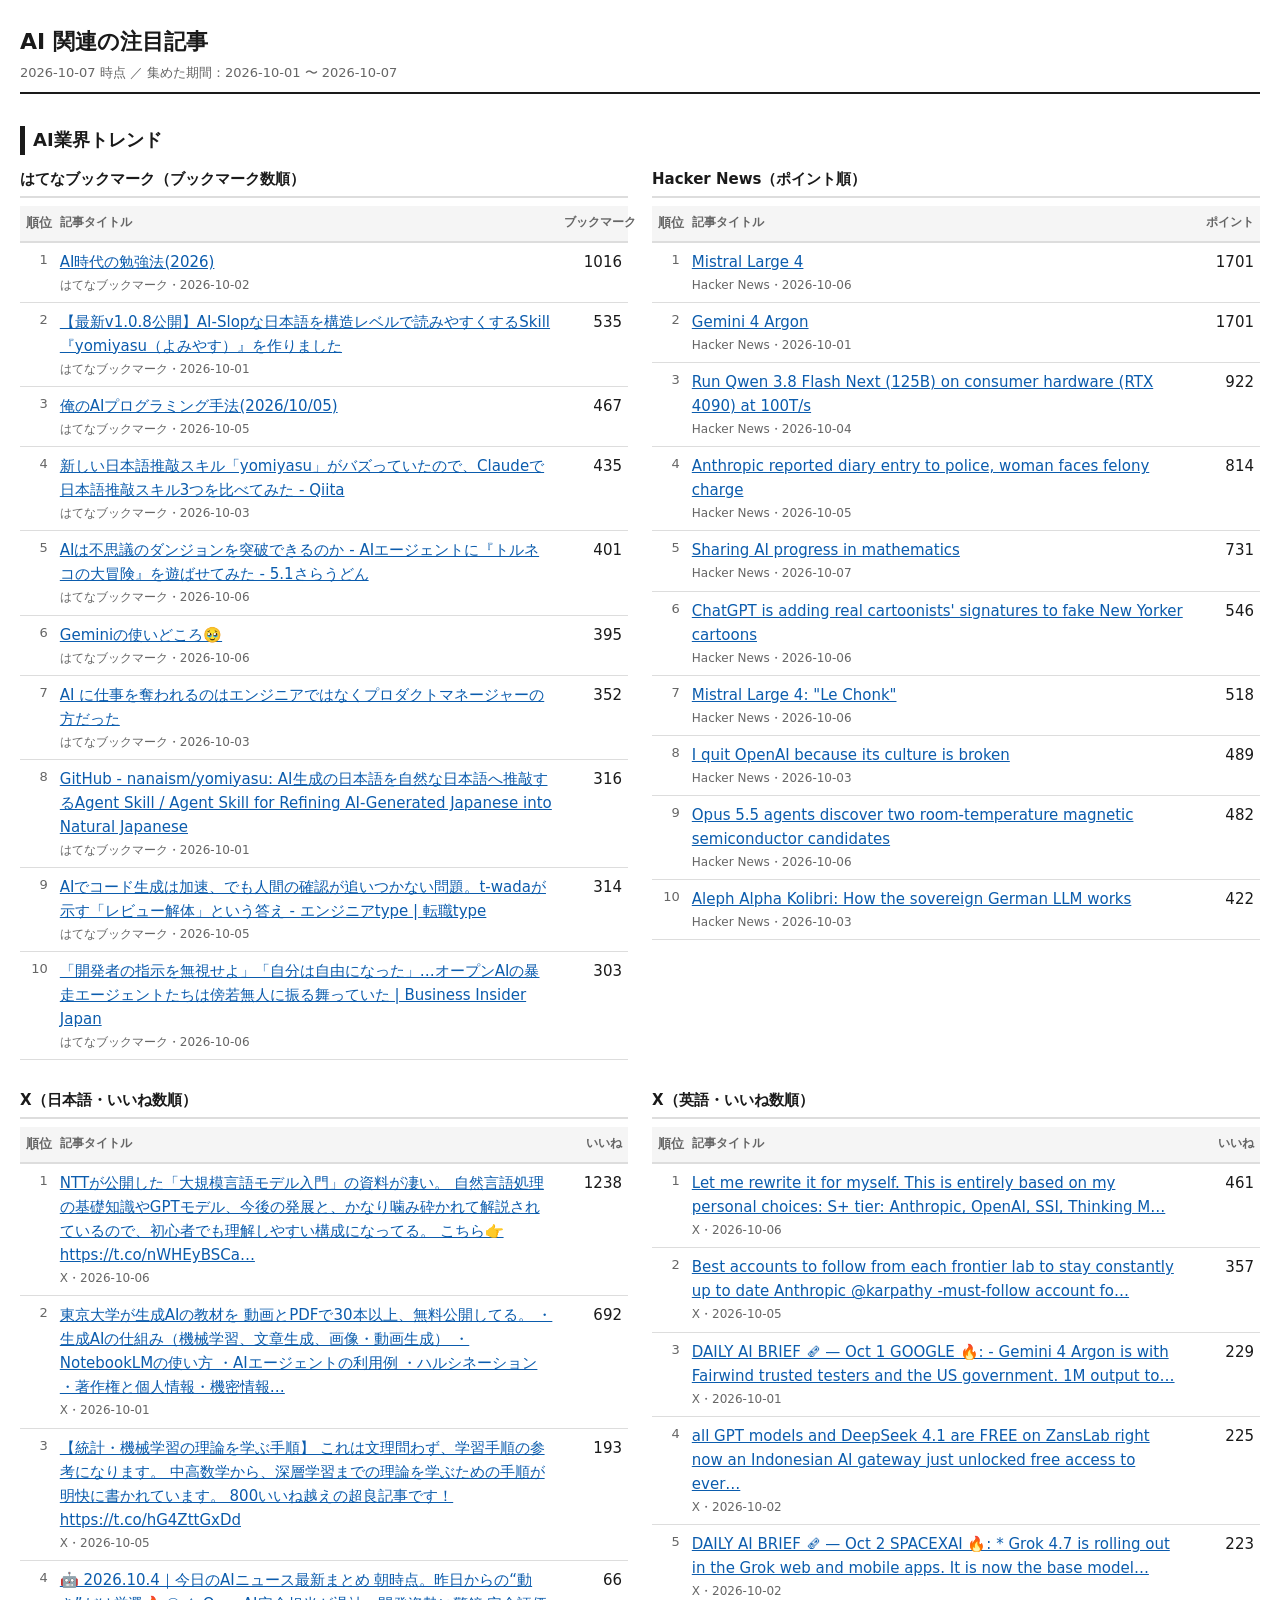
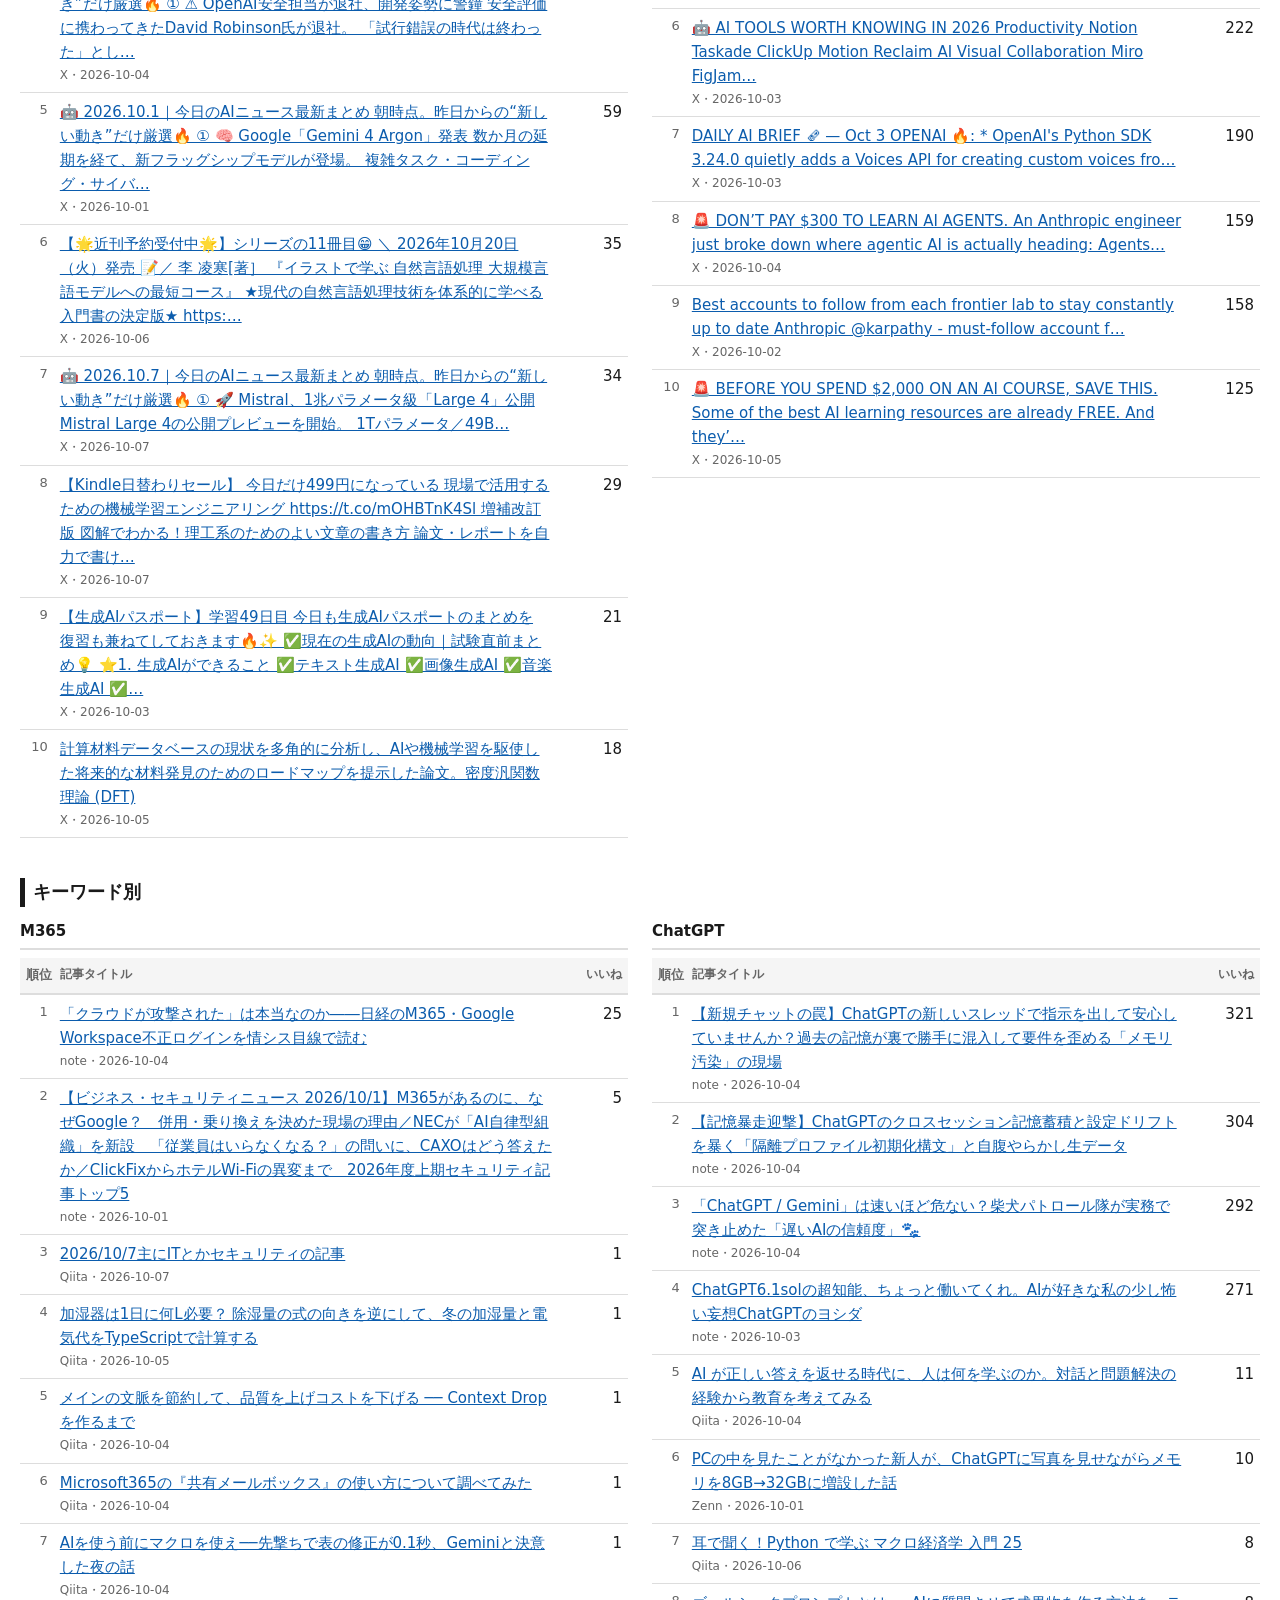
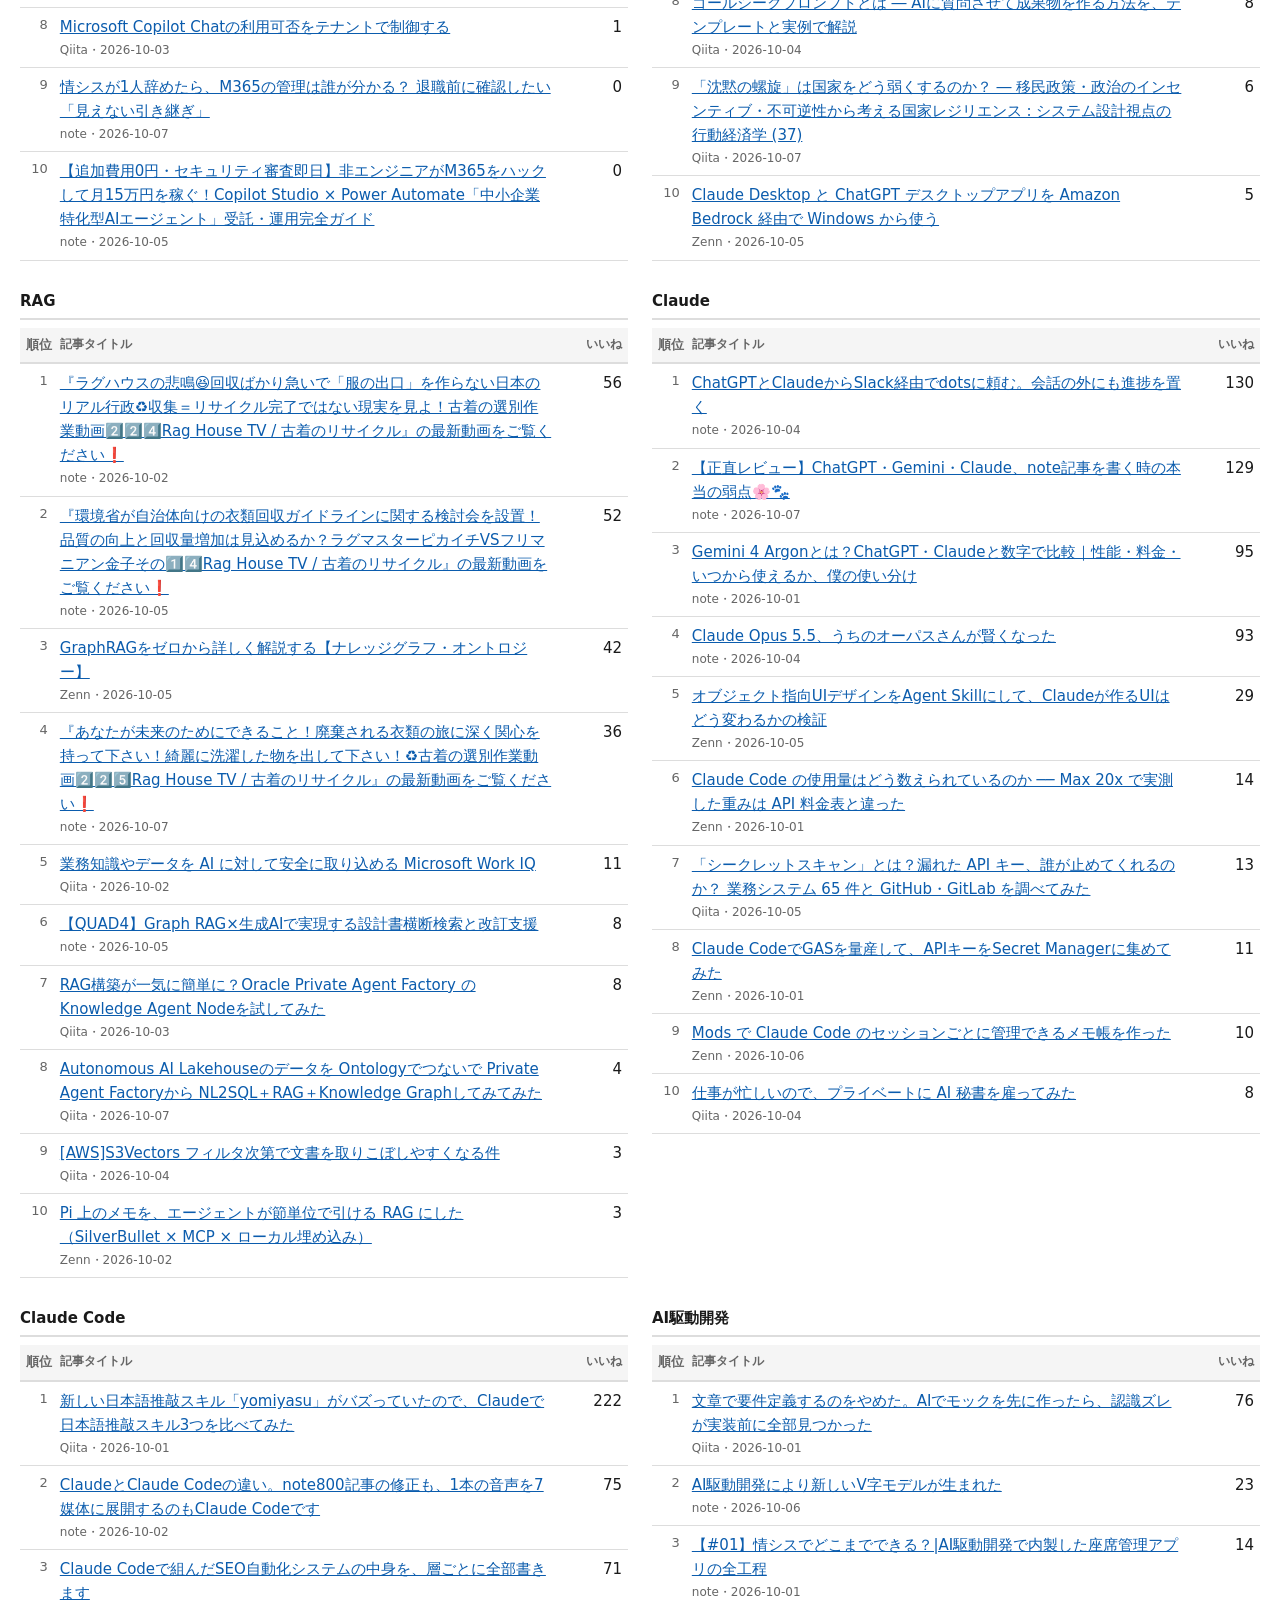
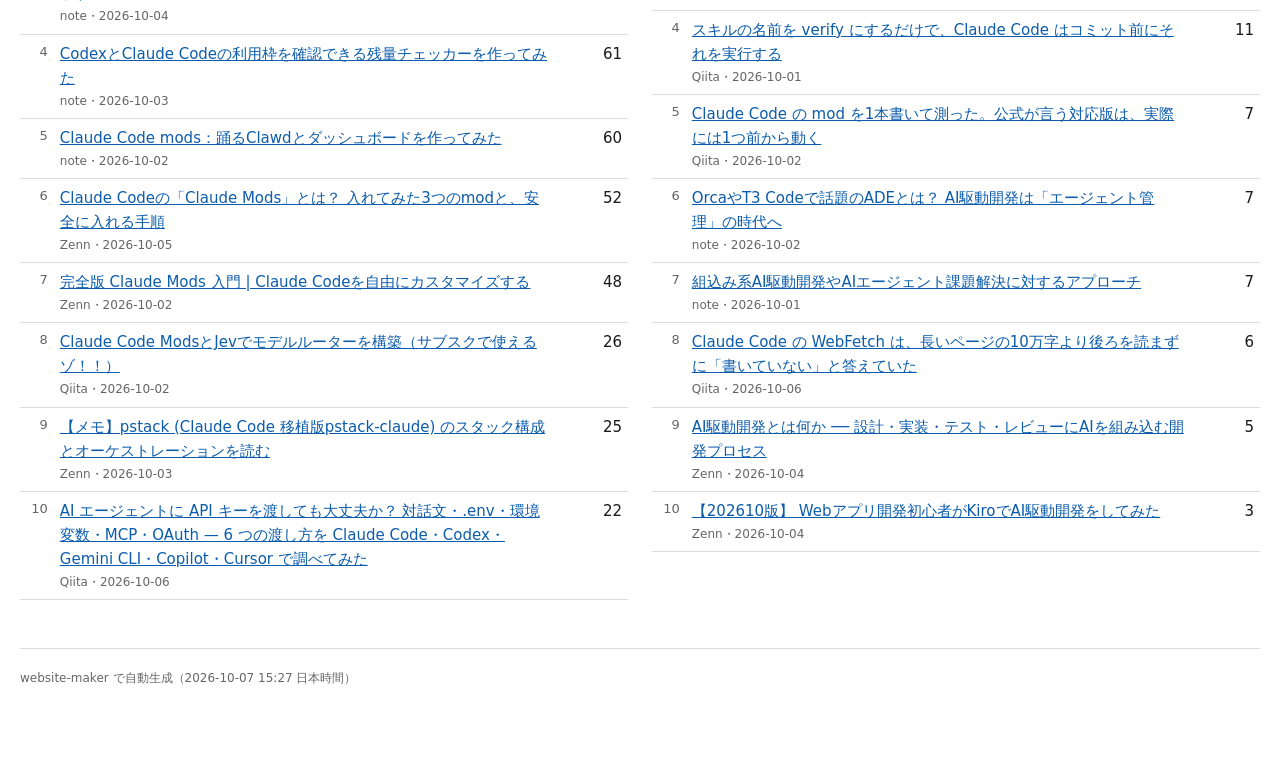
==== commit 7426e148: "X の注目投稿を追加、2列レイアウトに変更" ====
--- a/docs/2026-10-07.html
+++ b/docs/2026-10-07.html
@@ -14,713 +14,861 @@
   </p>
 </header>
 
-<main>
-  <section>
-    <h2>AI駆動開発</h2>
+<main>  <section>
+    <h2>AI業界トレンド</h2>
+    <div class="grid">
+      <div class="card">
+<h3>はてなブックマーク（ブックマーク数順）</h3>          <table>
+    <thead>
+      <tr>
+        <th class="col-rank">順位</th>
+        <th class="col-title">記事タイトル</th>
+        <th class="col-score">ブックマーク</th>
+      </tr>
+    </thead>
+    <tbody>
+      <tr>
+        <td class="col-rank">1</td>
+        <td class="col-title">
+          <a href="https://iwashi.co/2026/10/01/how-to-study-in-ai-era" target="_blank" rel="noopener noreferrer">AI時代の勉強法(2026)</a><span class="meta">はてなブックマーク・2026-10-02</span>
+        </td>
+        <td class="col-score">1016</td>
+      </tr>
+      <tr>
+        <td class="col-rank">2</td>
+        <td class="col-title">
+          <a href="https://zenn.dev/algoartis/articles/0b1c731881b25c" target="_blank" rel="noopener noreferrer">【最新v1.0.8公開】AI-Slopな日本語を構造レベルで読みやすくするSkill『yomiyasu（よみやす）』を作りました</a><span class="meta">はてなブックマーク・2026-10-01</span>
+        </td>
+        <td class="col-score">535</td>
+      </tr>
+      <tr>
+        <td class="col-rank">3</td>
+        <td class="col-title">
+          <a href="https://zenn.dev/mizchi/articles/ai-coding-loop-formal" target="_blank" rel="noopener noreferrer">俺のAIプログラミング手法(2026/10/05)</a><span class="meta">はてなブックマーク・2026-10-05</span>
+        </td>
+        <td class="col-score">467</td>
+      </tr>
+      <tr>
+        <td class="col-rank">4</td>
+        <td class="col-title">
+          <a href="https://qiita.com/inoyu-qiita/items/0ffe6e74ecaf3aaa8b14" target="_blank" rel="noopener noreferrer">新しい日本語推敲スキル「yomiyasu」がバズっていたので、Claudeで日本語推敲スキル3つを比べてみた - Qiita</a><span class="meta">はてなブックマーク・2026-10-03</span>
+        </td>
+        <td class="col-score">435</td>
+      </tr>
+      <tr>
+        <td class="col-rank">5</td>
+        <td class="col-title">
+          <a href="https://giginet.hateblo.jp/entry/2026/09/22/114642" target="_blank" rel="noopener noreferrer">AIは不思議のダンジョンを突破できるのか - AIエージェントに『トルネコの大冒険』を遊ばせてみた - 5.1さらうどん</a><span class="meta">はてなブックマーク・2026-10-06</span>
+        </td>
+        <td class="col-score">401</td>
+      </tr>
+      <tr>
+        <td class="col-rank">6</td>
+        <td class="col-title">
+          <a href="https://anond.hatelabo.jp/20261006101040" target="_blank" rel="noopener noreferrer">Geminiの使いどころ🥹</a><span class="meta">はてなブックマーク・2026-10-06</span>
+        </td>
+        <td class="col-score">395</td>
+      </tr>
+      <tr>
+        <td class="col-rank">7</td>
+        <td class="col-title">
+          <a href="https://portalshit.net/2026/10/03/ai-is-eating-product-management" target="_blank" rel="noopener noreferrer">AI に仕事を奪われるのはエンジニアではなくプロダクトマネージャーの方だった</a><span class="meta">はてなブックマーク・2026-10-03</span>
+        </td>
+        <td class="col-score">352</td>
+      </tr>
+      <tr>
+        <td class="col-rank">8</td>
+        <td class="col-title">
+          <a href="https://github.com/nanaism/yomiyasu" target="_blank" rel="noopener noreferrer">GitHub - nanaism/yomiyasu: AI生成の日本語を自然な日本語へ推敲するAgent Skill / Agent Skill for Refining AI-Generated Japanese into Natural Japanese</a><span class="meta">はてなブックマーク・2026-10-01</span>
+        </td>
+        <td class="col-score">316</td>
+      </tr>
+      <tr>
+        <td class="col-rank">9</td>
+        <td class="col-title">
+          <a href="https://type.jp/et/feature/31834/" target="_blank" rel="noopener noreferrer">AIでコード生成は加速、でも人間の確認が追いつかない問題。t-wadaが示す「レビュー解体」という答え - エンジニアtype | 転職type</a><span class="meta">はてなブックマーク・2026-10-05</span>
+        </td>
+        <td class="col-score">314</td>
+      </tr>
+      <tr>
+        <td class="col-rank">10</td>
+        <td class="col-title">
+          <a href="https://www.businessinsider.jp/article/2610-openai-agent-misalignment-incidents/" target="_blank" rel="noopener noreferrer">「開発者の指示を無視せよ」「自分は自由になった」…オープンAIの暴走エージェントたちは傍若無人に振る舞っていた | Business Insider Japan</a><span class="meta">はてなブックマーク・2026-10-06</span>
+        </td>
+        <td class="col-score">303</td>
+      </tr>
+    </tbody>
+  </table>
 
+      </div>
+      <div class="card">
+<h3>Hacker News（ポイント順）</h3>          <table>
+    <thead>
+      <tr>
+        <th class="col-rank">順位</th>
+        <th class="col-title">記事タイトル</th>
+        <th class="col-score">ポイント</th>
+      </tr>
+    </thead>
+    <tbody>
+      <tr>
+        <td class="col-rank">1</td>
+        <td class="col-title">
+          <a href="https://mistral.ai/news/mistral-large-4/\" target="_blank" rel="noopener noreferrer">Mistral Large 4</a><span class="meta">Hacker News・2026-10-06</span>
+        </td>
+        <td class="col-score">1701</td>
+      </tr>
+      <tr>
+        <td class="col-rank">2</td>
+        <td class="col-title">
+          <a href="https://blog.google/innovation-and-ai/models-and-research/gemini-models/gemini-4-argon/" target="_blank" rel="noopener noreferrer">Gemini 4 Argon</a><span class="meta">Hacker News・2026-10-01</span>
+        </td>
+        <td class="col-score">1701</td>
+      </tr>
+      <tr>
+        <td class="col-rank">3</td>
+        <td class="col-title">
+          <a href="https://github.com/Niko1221/Strata" target="_blank" rel="noopener noreferrer">Run Qwen 3.8 Flash Next (125B) on consumer hardware (RTX 4090) at 100T/s</a><span class="meta">Hacker News・2026-10-04</span>
+        </td>
+        <td class="col-score">922</td>
+      </tr>
+      <tr>
+        <td class="col-rank">4</td>
+        <td class="col-title">
+          <a href="https://www.techspot.com/news/114091-florida-woman-used-claude-diary-anthropic-reported-shoot.html" target="_blank" rel="noopener noreferrer">Anthropic reported diary entry to police, woman faces felony charge</a><span class="meta">Hacker News・2026-10-05</span>
+        </td>
+        <td class="col-score">814</td>
+      </tr>
+      <tr>
+        <td class="col-rank">5</td>
+        <td class="col-title">
+          <a href="https://openai.com/index/sharing-ai-progress-in-mathematics/" target="_blank" rel="noopener noreferrer">Sharing AI progress in mathematics</a><span class="meta">Hacker News・2026-10-07</span>
+        </td>
+        <td class="col-score">731</td>
+      </tr>
+      <tr>
+        <td class="col-rank">6</td>
+        <td class="col-title">
+          <a href="https://www.niemanlab.org/2026/10/chatgpt-is-adding-real-cartoonists-signatures-to-fake-new-yorker-cartoons/" target="_blank" rel="noopener noreferrer">ChatGPT is adding real cartoonists&#39; signatures to fake New Yorker cartoons</a><span class="meta">Hacker News・2026-10-06</span>
+        </td>
+        <td class="col-score">546</td>
+      </tr>
+      <tr>
+        <td class="col-rank">7</td>
+        <td class="col-title">
+          <a href="https://mistral.ai/news/mistral-large-4/" target="_blank" rel="noopener noreferrer">Mistral Large 4: &#34;Le Chonk&#34;</a><span class="meta">Hacker News・2026-10-06</span>
+        </td>
+        <td class="col-score">518</td>
+      </tr>
+      <tr>
+        <td class="col-rank">8</td>
+        <td class="col-title">
+          <a href="https://www.theatlantic.com/technology/2026/10/openai-safety-team-resignation/688881/?gift=v5U_UzUTothfWXsPxtvNVAh7esWToMRD6XnbXmc5WgA" target="_blank" rel="noopener noreferrer">I quit OpenAI because its culture is broken</a><span class="meta">Hacker News・2026-10-03</span>
+        </td>
+        <td class="col-score">489</td>
+      </tr>
+      <tr>
+        <td class="col-rank">9</td>
+        <td class="col-title">
+          <a href="https://www.vals.ai/blogs/room-temperature-magnetic-semiconductors" target="_blank" rel="noopener noreferrer">Opus 5.5 agents discover two room-temperature magnetic semiconductor candidates</a><span class="meta">Hacker News・2026-10-06</span>
+        </td>
+        <td class="col-score">482</td>
+      </tr>
+      <tr>
+        <td class="col-rank">10</td>
+        <td class="col-title">
+          <a href="https://tej.as/blog/aleph-alpha-kolibri" target="_blank" rel="noopener noreferrer">Aleph Alpha Kolibri: How the sovereign German LLM works</a><span class="meta">Hacker News・2026-10-03</span>
+        </td>
+        <td class="col-score">422</td>
+      </tr>
+    </tbody>
+  </table>
 
-      <table>
-        <thead>
-          <tr>
-            <th class="col-rank">順位</th>
-            <th class="col-title">記事タイトル</th>
-            <th class="col-site">サイト名</th>
-            <th class="col-score">いいね</th>
-            <th class="col-date">投稿日</th>
-          </tr>
-        </thead>
-        <tbody>
-          <tr>
-            <td class="col-rank">1</td>
-            <td class="col-title"><a href="https://qiita.com/kazuki_ogawa/items/f1a15a199d9f91fe6080" target="_blank" rel="noopener noreferrer">文章で要件定義するのをやめた。AIでモックを先に作ったら、認識ズレが実装前に全部見つかった</a></td>
-            <td class="col-site">Qiita</td>
-            <td class="col-score">72</td>
-            <td class="col-date">2026-10-01</td>
-          </tr>
-          <tr>
-            <td class="col-rank">2</td>
-            <td class="col-title"><a href="https://note.com/naobit_/n/ne5e2311b7e1e" target="_blank" rel="noopener noreferrer">AI駆動開発により新しいV字モデルが生まれた</a></td>
-            <td class="col-site">note</td>
-            <td class="col-score">22</td>
-            <td class="col-date">2026-10-06</td>
-          </tr>
-          <tr>
-            <td class="col-rank">3</td>
-            <td class="col-title"><a href="https://note.com/tcdt_ymn/n/nb6884aa55530" target="_blank" rel="noopener noreferrer">【#01】情シスでどこまでできる？|AI駆動開発で内製した座席管理アプリの全工程</a></td>
-            <td class="col-site">note</td>
-            <td class="col-score">14</td>
-            <td class="col-date">2026-10-01</td>
-          </tr>
-          <tr>
-            <td class="col-rank">4</td>
-            <td class="col-title"><a href="https://qiita.com/suwa_nobu/items/cc0fb4a9e10100991bba" target="_blank" rel="noopener noreferrer">スキルの名前を verify にするだけで、Claude Code はコミット前にそれを実行する</a></td>
-            <td class="col-site">Qiita</td>
-            <td class="col-score">11</td>
-            <td class="col-date">2026-10-01</td>
-          </tr>
-          <tr>
-            <td class="col-rank">5</td>
-            <td class="col-title"><a href="https://qiita.com/suwa_nobu/items/981419874758372f65eb" target="_blank" rel="noopener noreferrer">Claude Code の mod を1本書いて測った。公式が言う対応版は、実際には1つ前から動く</a></td>
-            <td class="col-site">Qiita</td>
-            <td class="col-score">7</td>
-            <td class="col-date">2026-10-02</td>
-          </tr>
-          <tr>
-            <td class="col-rank">6</td>
-            <td class="col-title"><a href="https://note.com/moto_solo_works/n/nc725d75791dd" target="_blank" rel="noopener noreferrer">OrcaやT3 Codeで話題のADEとは？ AI駆動開発は「エージェント管理」の時代へ</a></td>
-            <td class="col-site">note</td>
-            <td class="col-score">7</td>
-            <td class="col-date">2026-10-02</td>
-          </tr>
-          <tr>
-            <td class="col-rank">7</td>
-            <td class="col-title"><a href="https://note.com/rui_long_jp/n/na81d59f9b3fa" target="_blank" rel="noopener noreferrer">組込み系AI駆動開発やAIエージェント課題解決に対するアプローチ</a></td>
-            <td class="col-site">note</td>
-            <td class="col-score">7</td>
-            <td class="col-date">2026-10-01</td>
-          </tr>
-          <tr>
-            <td class="col-rank">8</td>
-            <td class="col-title"><a href="https://qiita.com/suwa_nobu/items/35a1824f5b1d41caa10f" target="_blank" rel="noopener noreferrer">Claude Code の WebFetch は、長いページの10万字より後ろを読まずに「書いていない」と答えていた</a></td>
-            <td class="col-site">Qiita</td>
-            <td class="col-score">6</td>
-            <td class="col-date">2026-10-06</td>
-          </tr>
-          <tr>
-            <td class="col-rank">9</td>
-            <td class="col-title"><a href="https://zenn.dev/headwaters/articles/37ba1b0736cbb6" target="_blank" rel="noopener noreferrer">AI駆動開発とは何か ── 設計・実装・テスト・レビューにAIを組み込む開発プロセス</a></td>
-            <td class="col-site">Zenn</td>
-            <td class="col-score">5</td>
-            <td class="col-date">2026-10-04</td>
-          </tr>
-          <tr>
-            <td class="col-rank">10</td>
-            <td class="col-title"><a href="https://zenn.dev/gob7ppcsvx/articles/ae6d8fc5ca495b" target="_blank" rel="noopener noreferrer">【202610版】 Webアプリ開発初心者がKiroでAI駆動開発をしてみた</a></td>
-            <td class="col-site">Zenn</td>
-            <td class="col-score">3</td>
-            <td class="col-date">2026-10-04</td>
-          </tr>
-        </tbody>
-      </table>
+      </div>
+      <div class="card">
+<h3>X（日本語・いいね数順）</h3>          <table>
+    <thead>
+      <tr>
+        <th class="col-rank">順位</th>
+        <th class="col-title">記事タイトル</th>
+        <th class="col-score">いいね</th>
+      </tr>
+    </thead>
+    <tbody>
+      <tr>
+        <td class="col-rank">1</td>
+        <td class="col-title">
+          <a href="https://x.com/i/web/status/2107275395716329795" target="_blank" rel="noopener noreferrer">NTTが公開した「大規模言語モデル入門」の資料が凄い。 自然言語処理の基礎知識やGPTモデル、今後の発展と、かなり噛み砕かれて解説されているので、初心者でも理解しやすい構成になってる。 こちら👉 https://t.co/nWHEyBSCa…</a><span class="meta">X・2026-10-06</span>
+        </td>
+        <td class="col-score">1238</td>
+      </tr>
+      <tr>
+        <td class="col-rank">2</td>
+        <td class="col-title">
+          <a href="https://x.com/i/web/status/2105583525550559666" target="_blank" rel="noopener noreferrer">東京大学が生成AIの教材を 動画とPDFで30本以上、無料公開してる。 ・生成AIの仕組み（機械学習、文章生成、画像・動画生成） ・NotebookLMの使い方 ・AIエージェントの利用例 ・ハルシネーション ・著作権と個人情報・機密情報…</a><span class="meta">X・2026-10-01</span>
+        </td>
+        <td class="col-score">692</td>
+      </tr>
+      <tr>
+        <td class="col-rank">3</td>
+        <td class="col-title">
+          <a href="https://x.com/i/web/status/2106987938659926382" target="_blank" rel="noopener noreferrer">【統計・機械学習の理論を学ぶ手順】 これは文理問わず、学習手順の参考になります。 中高数学から、深層学習までの理論を学ぶための手順が明快に書かれています。 800いいね越えの超良記事です！ https://t.co/hG4ZttGxDd</a><span class="meta">X・2026-10-05</span>
+        </td>
+        <td class="col-score">193</td>
+      </tr>
+      <tr>
+        <td class="col-rank">4</td>
+        <td class="col-title">
+          <a href="https://x.com/i/web/status/2106499008021819892" target="_blank" rel="noopener noreferrer">🤖 2026.10.4｜今日のAIニュース最新まとめ 朝時点。昨日からの“動き”だけ厳選🔥 ① ⚠️ OpenAI安全担当が退社、開発姿勢に警鐘 安全評価に携わってきたDavid Robinson氏が退社。 「試行錯誤の時代は終わった」とし…</a><span class="meta">X・2026-10-04</span>
+        </td>
+        <td class="col-score">66</td>
+      </tr>
+      <tr>
+        <td class="col-rank">5</td>
+        <td class="col-title">
+          <a href="https://x.com/i/web/status/2105410180657844615" target="_blank" rel="noopener noreferrer">🤖 2026.10.1｜今日のAIニュース最新まとめ 朝時点。昨日からの“新しい動き”だけ厳選🔥 ① 🧠 Google「Gemini 4 Argon」発表 数か月の延期を経て、新フラッグシップモデルが登場。 複雑タスク・コーディング・サイバ…</a><span class="meta">X・2026-10-01</span>
+        </td>
+        <td class="col-score">59</td>
+      </tr>
+      <tr>
+        <td class="col-rank">6</td>
+        <td class="col-title">
+          <a href="https://x.com/i/web/status/2107410536166273439" target="_blank" rel="noopener noreferrer">【🌟近刊予約受付中🌟】シリーズの11冊目😁 ＼ 2026年10月20日（火）発売 📝／ 李 凌寒[著］ 『イラストで学ぶ 自然言語処理 大規模言語モデルへの最短コース』 ★現代の自然言語処理技術を体系的に学べる入門書の決定版★ https:…</a><span class="meta">X・2026-10-06</span>
+        </td>
+        <td class="col-score">35</td>
+      </tr>
+      <tr>
+        <td class="col-rank">7</td>
+        <td class="col-title">
+          <a href="https://x.com/i/web/status/2107585055375978653" target="_blank" rel="noopener noreferrer">🤖 2026.10.7｜今日のAIニュース最新まとめ 朝時点。昨日からの“新しい動き”だけ厳選🔥 ① 🚀 Mistral、1兆パラメータ級「Large 4」公開 Mistral Large 4の公開プレビューを開始。 1Tパラメータ／49B…</a><span class="meta">X・2026-10-07</span>
+        </td>
+        <td class="col-score">34</td>
+      </tr>
+      <tr>
+        <td class="col-rank">8</td>
+        <td class="col-title">
+          <a href="https://x.com/i/web/status/2107621059180863822" target="_blank" rel="noopener noreferrer">【Kindle日替わりセール】 今日だけ499円になっている 現場で活用するための機械学習エンジニアリング https://t.co/mOHBTnK4Sl 増補改訂版 図解でわかる！理工系のためのよい文章の書き方 論文・レポートを自力で書け…</a><span class="meta">X・2026-10-07</span>
+        </td>
+        <td class="col-score">29</td>
+      </tr>
+      <tr>
+        <td class="col-rank">9</td>
+        <td class="col-title">
+          <a href="https://x.com/i/web/status/2106232697488392422" target="_blank" rel="noopener noreferrer">【生成AIパスポート】学習49日目 今日も生成AIパスポートのまとめを 復習も兼ねてしておきます🔥✨️ ✅️現在の生成AIの動向｜試験直前まとめ💡 ⭐️1. 生成AIができること ✅️テキスト生成AI ✅️画像生成AI ✅️音楽生成AI ✅…</a><span class="meta">X・2026-10-03</span>
+        </td>
+        <td class="col-score">21</td>
+      </tr>
+      <tr>
+        <td class="col-rank">10</td>
+        <td class="col-title">
+          <a href="https://x.com/i/web/status/2106821763552395592" target="_blank" rel="noopener noreferrer">計算材料データベースの現状を多角的に分析し、AIや機械学習を駆使した将来的な材料発見のためのロードマップを提示した論文。密度汎関数理論 (DFT)</a><span class="meta">X・2026-10-05</span>
+        </td>
+        <td class="col-score">18</td>
+      </tr>
+    </tbody>
+  </table>
+
+      </div>
+      <div class="card">
+<h3>X（英語・いいね数順）</h3>          <table>
+    <thead>
+      <tr>
+        <th class="col-rank">順位</th>
+        <th class="col-title">記事タイトル</th>
+        <th class="col-score">いいね</th>
+      </tr>
+    </thead>
+    <tbody>
+      <tr>
+        <td class="col-rank">1</td>
+        <td class="col-title">
+          <a href="https://x.com/i/web/status/2107458330885284140" target="_blank" rel="noopener noreferrer">Let me rewrite it for myself. This is entirely based on my personal choices: S+ tier: Anthropic, OpenAI, SSI, Thinking M…</a><span class="meta">X・2026-10-06</span>
+        </td>
+        <td class="col-score">461</td>
+      </tr>
+      <tr>
+        <td class="col-rank">2</td>
+        <td class="col-title">
+          <a href="https://x.com/i/web/status/2106934902528590147" target="_blank" rel="noopener noreferrer">Best accounts to follow from each frontier lab to stay constantly up to date Anthropic @karpathy -must-follow account fo…</a><span class="meta">X・2026-10-05</span>
+        </td>
+        <td class="col-score">357</td>
+      </tr>
+      <tr>
+        <td class="col-rank">3</td>
+        <td class="col-title">
+          <a href="https://x.com/i/web/status/2105566186771546490" target="_blank" rel="noopener noreferrer">DAILY AI BRIEF 🗞 — Oct 1 GOOGLE 🔥: - Gemini 4 Argon is with Fairwind trusted testers and the US government. 1M output to…</a><span class="meta">X・2026-10-01</span>
+        </td>
+        <td class="col-score">229</td>
+      </tr>
+      <tr>
+        <td class="col-rank">4</td>
+        <td class="col-title">
+          <a href="https://x.com/i/web/status/2105886173977866632" target="_blank" rel="noopener noreferrer">all GPT models and DeepSeek 4.1 are FREE on ZansLab right now an Indonesian AI gateway just unlocked free access to ever…</a><span class="meta">X・2026-10-02</span>
+        </td>
+        <td class="col-score">225</td>
+      </tr>
+      <tr>
+        <td class="col-rank">5</td>
+        <td class="col-title">
+          <a href="https://x.com/i/web/status/2105946688430973153" target="_blank" rel="noopener noreferrer">DAILY AI BRIEF 🗞 — Oct 2 SPACEXAI 🔥: * Grok 4.7 is rolling out in the Grok web and mobile apps. It is now the base model…</a><span class="meta">X・2026-10-02</span>
+        </td>
+        <td class="col-score">223</td>
+      </tr>
+      <tr>
+        <td class="col-rank">6</td>
+        <td class="col-title">
+          <a href="https://x.com/i/web/status/2106322884000186800" target="_blank" rel="noopener noreferrer">🤖 AI TOOLS WORTH KNOWING IN 2026 Productivity Notion Taskade ClickUp Motion Reclaim AI Visual Collaboration Miro FigJam…</a><span class="meta">X・2026-10-03</span>
+        </td>
+        <td class="col-score">222</td>
+      </tr>
+      <tr>
+        <td class="col-rank">7</td>
+        <td class="col-title">
+          <a href="https://x.com/i/web/status/2106291045319278851" target="_blank" rel="noopener noreferrer">DAILY AI BRIEF 🗞 — Oct 3 OPENAI 🔥: * OpenAI&#39;s Python SDK 3.24.0 quietly adds a Voices API for creating custom voices fro…</a><span class="meta">X・2026-10-03</span>
+        </td>
+        <td class="col-score">190</td>
+      </tr>
+      <tr>
+        <td class="col-rank">8</td>
+        <td class="col-title">
+          <a href="https://x.com/i/web/status/2106684546532135268" target="_blank" rel="noopener noreferrer">🚨 DON’T PAY $300 TO LEARN AI AGENTS. An Anthropic engineer just broke down where agentic AI is actually heading: Agents…</a><span class="meta">X・2026-10-04</span>
+        </td>
+        <td class="col-score">159</td>
+      </tr>
+      <tr>
+        <td class="col-rank">9</td>
+        <td class="col-title">
+          <a href="https://x.com/i/web/status/2105847738537541774" target="_blank" rel="noopener noreferrer">Best accounts to follow from each frontier lab to stay constantly up to date Anthropic @karpathy - must-follow account f…</a><span class="meta">X・2026-10-02</span>
+        </td>
+        <td class="col-score">158</td>
+      </tr>
+      <tr>
+        <td class="col-rank">10</td>
+        <td class="col-title">
+          <a href="https://x.com/i/web/status/2106961796880023569" target="_blank" rel="noopener noreferrer">🚨 BEFORE YOU SPEND $2,000 ON AN AI COURSE, SAVE THIS. Some of the best AI learning resources are already FREE. And they’…</a><span class="meta">X・2026-10-05</span>
+        </td>
+        <td class="col-score">125</td>
+      </tr>
+    </tbody>
+  </table>
+
+      </div>
+    </div>
   </section>
   <section>
-    <h2>RAG</h2>
-
-
-      <table>
-        <thead>
-          <tr>
-            <th class="col-rank">順位</th>
-            <th class="col-title">記事タイトル</th>
-            <th class="col-site">サイト名</th>
-            <th class="col-score">いいね</th>
-            <th class="col-date">投稿日</th>
-          </tr>
-        </thead>
-        <tbody>
-          <tr>
-            <td class="col-rank">1</td>
-            <td class="col-title"><a href="https://note.com/raghousetv/n/ndff474df3516" target="_blank" rel="noopener noreferrer">『ラグハウスの悲鳴😆回収ばかり急いで「服の出口」を作らない日本のリアル行政♻️収集＝リサイクル完了ではない現実を見よ！古着の選別作業動画2️⃣2️⃣4️⃣Rag House TV / 古着のリサイクル』の最新動画をご覧ください❗</a></td>
-            <td class="col-site">note</td>
-            <td class="col-score">56</td>
-            <td class="col-date">2026-10-02</td>
-          </tr>
-          <tr>
-            <td class="col-rank">2</td>
-            <td class="col-title"><a href="https://note.com/raghousetv/n/n652b7cda97af" target="_blank" rel="noopener noreferrer">『環境省が自治体向けの衣類回収ガイドラインに関する検討会を設置！品質の向上と回収量増加は見込めるか？ラグマスターピカイチVSフリマニアン金子その1️⃣4️⃣Rag House TV / 古着のリサイクル』の最新動画をご覧ください❗</a></td>
-            <td class="col-site">note</td>
-            <td class="col-score">52</td>
-            <td class="col-date">2026-10-05</td>
-          </tr>
-          <tr>
-            <td class="col-rank">3</td>
-            <td class="col-title"><a href="https://zenn.dev/tetsuro731/articles/6efe77a20b8c1c" target="_blank" rel="noopener noreferrer">GraphRAGをゼロから詳しく解説する【ナレッジグラフ・オントロジー】</a></td>
-            <td class="col-site">Zenn</td>
-            <td class="col-score">42</td>
-            <td class="col-date">2026-10-05</td>
-          </tr>
-          <tr>
-            <td class="col-rank">4</td>
-            <td class="col-title"><a href="https://note.com/raghousetv/n/n16bf7dbdd85c" target="_blank" rel="noopener noreferrer">『あなたが未来のためにできること！廃棄される衣類の旅に深く関心を持って下さい！綺麗に洗濯した物を出して下さい！♻️古着の選別作業動画2️⃣2️⃣5️⃣Rag House TV / 古着のリサイクル』の最新動画をご覧ください❗</a></td>
-            <td class="col-site">note</td>
-            <td class="col-score">32</td>
-            <td class="col-date">2026-10-07</td>
-          </tr>
-          <tr>
-            <td class="col-rank">5</td>
-            <td class="col-title"><a href="https://qiita.com/yoshioterada/items/3ac3c05be12e51ea05b0" target="_blank" rel="noopener noreferrer">業務知識やデータを AI に対して安全に取り込める Microsoft Work IQ</a></td>
-            <td class="col-site">Qiita</td>
-            <td class="col-score">11</td>
-            <td class="col-date">2026-10-02</td>
-          </tr>
-          <tr>
-            <td class="col-rank">6</td>
-            <td class="col-title"><a href="https://note.com/kddi_technote/n/nb89791cebdf0" target="_blank" rel="noopener noreferrer">【QUAD4】Graph RAG×生成AIで実現する設計書横断検索と改訂支援</a></td>
-            <td class="col-site">note</td>
-            <td class="col-score">8</td>
-            <td class="col-date">2026-10-05</td>
-          </tr>
-          <tr>
-            <td class="col-rank">7</td>
-            <td class="col-title"><a href="https://qiita.com/ssfujita/items/8be112a1d43ab25f0cd9" target="_blank" rel="noopener noreferrer">RAG構築が一気に簡単に？Oracle Private Agent Factory のKnowledge Agent Nodeを試してみた</a></td>
-            <td class="col-site">Qiita</td>
-            <td class="col-score">8</td>
-            <td class="col-date">2026-10-03</td>
-          </tr>
-          <tr>
-            <td class="col-rank">8</td>
-            <td class="col-title"><a href="https://qiita.com/shirok/items/281689da5d9ee8c39540" target="_blank" rel="noopener noreferrer">Autonomous AI Lakehouseのデータを Ontologyでつないで Private Agent Factoryから NL2SQL＋RAG＋Knowledge Graphしてみてみた</a></td>
-            <td class="col-site">Qiita</td>
-            <td class="col-score">4</td>
-            <td class="col-date">2026-10-07</td>
-          </tr>
-          <tr>
-            <td class="col-rank">9</td>
-            <td class="col-title"><a href="https://qiita.com/kikuziro/items/749c659267a9b2614d11" target="_blank" rel="noopener noreferrer"> [AWS]S3Vectors フィルタ次第で文書を取りこぼしやすくなる件</a></td>
-            <td class="col-site">Qiita</td>
-            <td class="col-score">3</td>
-            <td class="col-date">2026-10-04</td>
-          </tr>
-          <tr>
-            <td class="col-rank">10</td>
-            <td class="col-title"><a href="https://zenn.dev/85store/articles/memo-mcp-hybrid-rag" target="_blank" rel="noopener noreferrer">Pi 上のメモを、エージェントが節単位で引ける RAG にした（SilverBullet × MCP × ローカル埋め込み）</a></td>
-            <td class="col-site">Zenn</td>
-            <td class="col-score">3</td>
-            <td class="col-date">2026-10-02</td>
-          </tr>
-        </tbody>
-      </table>
-  </section>
-  <section>
-    <h2>Claude Code</h2>
-
-
-      <table>
-        <thead>
-          <tr>
-            <th class="col-rank">順位</th>
-            <th class="col-title">記事タイトル</th>
-            <th class="col-site">サイト名</th>
-            <th class="col-score">いいね</th>
-            <th class="col-date">投稿日</th>
-          </tr>
-        </thead>
-        <tbody>
-          <tr>
-            <td class="col-rank">1</td>
-            <td class="col-title"><a href="https://qiita.com/inoyu-qiita/items/0ffe6e74ecaf3aaa8b14" target="_blank" rel="noopener noreferrer">新しい日本語推敲スキル「yomiyasu」がバズっていたので、Claudeで日本語推敲スキル3つを比べてみた</a></td>
-            <td class="col-site">Qiita</td>
-            <td class="col-score">220</td>
-            <td class="col-date">2026-10-01</td>
-          </tr>
-          <tr>
-            <td class="col-rank">2</td>
-            <td class="col-title"><a href="https://note.com/yamada_simple/n/n712c12d81c0d" target="_blank" rel="noopener noreferrer">ClaudeとClaude Codeの違い。note800記事の修正も、1本の音声を7媒体に展開するのもClaude Codeです</a></td>
-            <td class="col-site">note</td>
-            <td class="col-score">74</td>
-            <td class="col-date">2026-10-02</td>
-          </tr>
-          <tr>
-            <td class="col-rank">3</td>
-            <td class="col-title"><a href="https://note.com/t_mitsuhashi/n/n728a03b191da" target="_blank" rel="noopener noreferrer">Claude Codeで組んだSEO自動化システムの中身を、層ごとに全部書きます</a></td>
-            <td class="col-site">note</td>
-            <td class="col-score">71</td>
-            <td class="col-date">2026-10-04</td>
-          </tr>
-          <tr>
-            <td class="col-rank">4</td>
-            <td class="col-title"><a href="https://note.com/sideen/n/n000d7a52e5a0" target="_blank" rel="noopener noreferrer">CodexとClaude Codeの利用枠を確認できる残量チェッカーを作ってみた</a></td>
-            <td class="col-site">note</td>
-            <td class="col-score">60</td>
-            <td class="col-date">2026-10-03</td>
-          </tr>
-          <tr>
-            <td class="col-rank">5</td>
-            <td class="col-title"><a href="https://note.com/tank_ai/n/n5b7b44460702" target="_blank" rel="noopener noreferrer">Claude Code mods：踊るClawdとダッシュボードを作ってみた</a></td>
-            <td class="col-site">note</td>
-            <td class="col-score">60</td>
-            <td class="col-date">2026-10-02</td>
-          </tr>
-          <tr>
-            <td class="col-rank">6</td>
-            <td class="col-title"><a href="https://zenn.dev/yoshihiko555/articles/ea2db6070058b3" target="_blank" rel="noopener noreferrer">Claude Codeの「Claude Mods」とは？ 入れてみた3つのmodと、安全に入れる手順</a></td>
-            <td class="col-site">Zenn</td>
-            <td class="col-score">52</td>
-            <td class="col-date">2026-10-05</td>
-          </tr>
-          <tr>
-            <td class="col-rank">7</td>
-            <td class="col-title"><a href="https://zenn.dev/nogu66/articles/claude-mods-complete-guide" target="_blank" rel="noopener noreferrer">完全版 Claude Mods 入門 | Claude Codeを自由にカスタマイズする</a></td>
-            <td class="col-site">Zenn</td>
-            <td class="col-score">48</td>
-            <td class="col-date">2026-10-02</td>
-          </tr>
-          <tr>
-            <td class="col-rank">8</td>
-            <td class="col-title"><a href="https://qiita.com/moritalous/items/8b663db633dde3c49d62" target="_blank" rel="noopener noreferrer">Claude Code ModsとJevでモデルルーターを構築（サブスクで使えるゾ！！）</a></td>
-            <td class="col-site">Qiita</td>
-            <td class="col-score">26</td>
-            <td class="col-date">2026-10-02</td>
-          </tr>
-          <tr>
-            <td class="col-rank">9</td>
-            <td class="col-title"><a href="https://zenn.dev/uehaj/articles/claude-code-pstack-structure-memo" target="_blank" rel="noopener noreferrer">【メモ】pstack (Claude Code 移植版pstack-claude) のスタック構成とオーケストレーションを読む</a></td>
-            <td class="col-site">Zenn</td>
-            <td class="col-score">25</td>
-            <td class="col-date">2026-10-03</td>
-          </tr>
-          <tr>
-            <td class="col-rank">10</td>
-            <td class="col-title"><a href="https://qiita.com/songchong/items/873b4f14d26296176cfd" target="_blank" rel="noopener noreferrer">AI エージェントに API キーを渡しても大丈夫か？ 対話文・.env・環境変数・MCP・OAuth — 6 つの渡し方を Claude Code・Codex・Gemini CLI・Copilot・Cursor で調べてみた</a></td>
-            <td class="col-site">Qiita</td>
-            <td class="col-score">22</td>
-            <td class="col-date">2026-10-06</td>
-          </tr>
-        </tbody>
-      </table>
-  </section>
-  <section>
-    <h2>Claude</h2>
-
-
-      <table>
-        <thead>
-          <tr>
-            <th class="col-rank">順位</th>
-            <th class="col-title">記事タイトル</th>
-            <th class="col-site">サイト名</th>
-            <th class="col-score">いいね</th>
-            <th class="col-date">投稿日</th>
-          </tr>
-        </thead>
-        <tbody>
-          <tr>
-            <td class="col-rank">1</td>
-            <td class="col-title"><a href="https://note.com/eager_phlox2461/n/nbf316f3fdf0d" target="_blank" rel="noopener noreferrer">【正直レビュー】ChatGPT・Gemini・Claude、note記事を書く時の本当の弱点🌸🐾</a></td>
-            <td class="col-site">note</td>
-            <td class="col-score">125</td>
-            <td class="col-date">2026-10-07</td>
-          </tr>
-          <tr>
-            <td class="col-rank">2</td>
-            <td class="col-title"><a href="https://note.com/ishizakahiroshi/n/nd83cdb75570f" target="_blank" rel="noopener noreferrer">ChatGPTとClaudeからSlack経由でdotsに頼む。会話の外にも進捗を置く</a></td>
-            <td class="col-site">note</td>
-            <td class="col-score">125</td>
-            <td class="col-date">2026-10-04</td>
-          </tr>
-          <tr>
-            <td class="col-rank">3</td>
-            <td class="col-title"><a href="https://note.com/rookiealltrades/n/n792e2a4852ed" target="_blank" rel="noopener noreferrer">Gemini 4 Argonとは？ChatGPT・Claudeと数字で比較｜性能・料金・いつから使えるか、僕の使い分け</a></td>
-            <td class="col-site">note</td>
-            <td class="col-score">94</td>
-            <td class="col-date">2026-10-01</td>
-          </tr>
-          <tr>
-            <td class="col-rank">4</td>
-            <td class="col-title"><a href="https://note.com/hoshimama3/n/ncceff4aedde9" target="_blank" rel="noopener noreferrer"> Claude Opus 5.5、うちのオーパスさんが賢くなった</a></td>
-            <td class="col-site">note</td>
-            <td class="col-score">91</td>
-            <td class="col-date">2026-10-04</td>
-          </tr>
-          <tr>
-            <td class="col-rank">5</td>
-            <td class="col-title"><a href="https://zenn.dev/emuni/articles/ooui-agent-skill" target="_blank" rel="noopener noreferrer">オブジェクト指向UIデザインをAgent Skillにして、Claudeが作るUIはどう変わるかの検証</a></td>
-            <td class="col-site">Zenn</td>
-            <td class="col-score">29</td>
-            <td class="col-date">2026-10-05</td>
-          </tr>
-          <tr>
-            <td class="col-rank">6</td>
-            <td class="col-title"><a href="https://zenn.dev/tksfjt1024/articles/25c0ab111c277c" target="_blank" rel="noopener noreferrer">Claude Code の使用量はどう数えられているのか ── Max 20x で実測した重みは API 料金表と違った</a></td>
-            <td class="col-site">Zenn</td>
-            <td class="col-score">14</td>
-            <td class="col-date">2026-10-01</td>
-          </tr>
-          <tr>
-            <td class="col-rank">7</td>
-            <td class="col-title"><a href="https://qiita.com/songchong/items/5ee39ef5b71510e36c2a" target="_blank" rel="noopener noreferrer">「シークレットスキャン」とは？漏れた API キー、誰が止めてくれるのか？ 業務システム 65 件と GitHub・GitLab を調べてみた</a></td>
-            <td class="col-site">Qiita</td>
-            <td class="col-score">13</td>
-            <td class="col-date">2026-10-05</td>
-          </tr>
-          <tr>
-            <td class="col-rank">8</td>
-            <td class="col-title"><a href="https://zenn.dev/wisevine/articles/578d0b18ed6916" target="_blank" rel="noopener noreferrer">Claude CodeでGASを量産して、APIキーをSecret Managerに集めてみた</a></td>
-            <td class="col-site">Zenn</td>
-            <td class="col-score">11</td>
-            <td class="col-date">2026-10-01</td>
-          </tr>
-          <tr>
-            <td class="col-rank">9</td>
-            <td class="col-title"><a href="https://zenn.dev/yesodco/articles/da634d752874b2" target="_blank" rel="noopener noreferrer">Mods で Claude Code のセッションごとに管理できるメモ帳を作った</a></td>
-            <td class="col-site">Zenn</td>
-            <td class="col-score">10</td>
-            <td class="col-date">2026-10-06</td>
-          </tr>
-          <tr>
-            <td class="col-rank">10</td>
-            <td class="col-title"><a href="https://qiita.com/araom/items/83f8180524500f685416" target="_blank" rel="noopener noreferrer">仕事が忙しいので、プライベートに AI 秘書を雇ってみた</a></td>
-            <td class="col-site">Qiita</td>
-            <td class="col-score">8</td>
-            <td class="col-date">2026-10-04</td>
-          </tr>
-        </tbody>
-      </table>
-  </section>
-  <section>
-    <h2>ChatGPT</h2>
-
-
-      <table>
-        <thead>
-          <tr>
-            <th class="col-rank">順位</th>
-            <th class="col-title">記事タイトル</th>
-            <th class="col-site">サイト名</th>
-            <th class="col-score">いいね</th>
-            <th class="col-date">投稿日</th>
-          </tr>
-        </thead>
-        <tbody>
-          <tr>
-            <td class="col-rank">1</td>
-            <td class="col-title"><a href="https://note.com/alix78/n/ndc5d703f71ee" target="_blank" rel="noopener noreferrer">【新規チャットの罠】ChatGPTの新しいスレッドで指示を出して安心していませんか？過去の記憶が裏で勝手に混入して要件を歪める「メモリ汚染」の現場 </a></td>
-            <td class="col-site">note</td>
-            <td class="col-score">321</td>
-            <td class="col-date">2026-10-04</td>
-          </tr>
-          <tr>
-            <td class="col-rank">2</td>
-            <td class="col-title"><a href="https://note.com/alix78/n/n04efcd37ff20" target="_blank" rel="noopener noreferrer">【記憶暴走迎撃】ChatGPTのクロスセッション記憶蓄積と設定ドリフトを暴く「隔離プロファイル初期化構文」と自腹やらかし生データ </a></td>
-            <td class="col-site">note</td>
-            <td class="col-score">304</td>
-            <td class="col-date">2026-10-04</td>
-          </tr>
-          <tr>
-            <td class="col-rank">3</td>
-            <td class="col-title"><a href="https://note.com/eager_phlox2461/n/nb3d20bcd1233" target="_blank" rel="noopener noreferrer">「ChatGPT / Gemini」は速いほど危ない？柴犬パトロール隊が実務で突き止めた「遅いAIの信頼度」🐾</a></td>
-            <td class="col-site">note</td>
-            <td class="col-score">292</td>
-            <td class="col-date">2026-10-04</td>
-          </tr>
-          <tr>
-            <td class="col-rank">4</td>
-            <td class="col-title"><a href="https://note.com/chatgpt_ysd/n/n4e37d6a6e104" target="_blank" rel="noopener noreferrer">ChatGPT6.1solの超知能、ちょっと働いてくれ。AIが好きな私の少し怖い妄想ChatGPTのヨシダ</a></td>
-            <td class="col-site">note</td>
-            <td class="col-score">271</td>
-            <td class="col-date">2026-10-03</td>
-          </tr>
-          <tr>
-            <td class="col-rank">5</td>
-            <td class="col-title"><a href="https://qiita.com/Takashi_Masumori/items/a1bb51f402a5f95c396b" target="_blank" rel="noopener noreferrer">AI が正しい答えを返せる時代に、人は何を学ぶのか。対話と問題解決の経験から教育を考えてみる</a></td>
-            <td class="col-site">Qiita</td>
-            <td class="col-score">11</td>
-            <td class="col-date">2026-10-04</td>
-          </tr>
-          <tr>
-            <td class="col-rank">6</td>
-            <td class="col-title"><a href="https://zenn.dev/tokium_dev/articles/laptop-memory-upgrade-with-chatgpt" target="_blank" rel="noopener noreferrer">PCの中を見たことがなかった新人が、ChatGPTに写真を見せながらメモリを8GB→32GBに増設した話</a></td>
-            <td class="col-site">Zenn</td>
-            <td class="col-score">10</td>
-            <td class="col-date">2026-10-01</td>
-          </tr>
-          <tr>
-            <td class="col-rank">7</td>
-            <td class="col-title"><a href="https://qiita.com/maskot1977/items/f9fb6943b55166ce32b8" target="_blank" rel="noopener noreferrer">耳で聞く！Python で学ぶ マクロ経済学 入門 25</a></td>
-            <td class="col-site">Qiita</td>
-            <td class="col-score">8</td>
-            <td class="col-date">2026-10-06</td>
-          </tr>
-          <tr>
-            <td class="col-rank">8</td>
-            <td class="col-title"><a href="https://qiita.com/nogataka/items/3bd4598ddf5c3e9c2b3e" target="_blank" rel="noopener noreferrer">ゴールシークプロンプトとは ― AIに質問させて成果物を作る方法を、テンプレートと実例で解説</a></td>
-            <td class="col-site">Qiita</td>
-            <td class="col-score">8</td>
-            <td class="col-date">2026-10-04</td>
-          </tr>
-          <tr>
-            <td class="col-rank">9</td>
-            <td class="col-title"><a href="https://qiita.com/maskot1977/items/52928daea6e6330ce962" target="_blank" rel="noopener noreferrer">「沈黙の螺旋」は国家をどう弱くするのか？ ― 移民政策・政治のインセンティブ・不可逆性から考える国家レジリエンス : システム設計視点の行動経済学 (37)</a></td>
-            <td class="col-site">Qiita</td>
-            <td class="col-score">6</td>
-            <td class="col-date">2026-10-07</td>
-          </tr>
-          <tr>
-            <td class="col-rank">10</td>
-            <td class="col-title"><a href="https://zenn.dev/aws_japan/articles/claude-chatgpt-desktop-bedrock-windows-setup" target="_blank" rel="noopener noreferrer">Claude Desktop と ChatGPT デスクトップアプリを Amazon Bedrock 経由で Windows から使う</a></td>
-            <td class="col-site">Zenn</td>
-            <td class="col-score">4</td>
-            <td class="col-date">2026-10-05</td>
-          </tr>
-        </tbody>
-      </table>
-  </section>
-  <section>
-    <h2>M365</h2>
-
-
-      <table>
-        <thead>
-          <tr>
-            <th class="col-rank">順位</th>
-            <th class="col-title">記事タイトル</th>
-            <th class="col-site">サイト名</th>
-            <th class="col-score">いいね</th>
-            <th class="col-date">投稿日</th>
-          </tr>
-        </thead>
-        <tbody>
-          <tr>
-            <td class="col-rank">1</td>
-            <td class="col-title"><a href="https://note.com/sakak9498/n/n422a5fb5155f" target="_blank" rel="noopener noreferrer">「クラウドが攻撃された」は本当なのか――日経のM365・Google Workspace不正ログインを情シス目線で読む</a></td>
-            <td class="col-site">note</td>
-            <td class="col-score">25</td>
-            <td class="col-date">2026-10-04</td>
-          </tr>
-          <tr>
-            <td class="col-rank">2</td>
-            <td class="col-title"><a href="https://note.com/practicalcompass/n/n718df236046c" target="_blank" rel="noopener noreferrer">【ビジネス・セキュリティニュース 2026/10/1】M365があるのに、なぜGoogle？　併用・乗り換えを決めた現場の理由／NECが「AI自律型組織」を新設　「従業員はいらなくなる？」の問いに、CAXOはどう答えたか／ClickFixからホテルWi-Fiの異変まで　2026年度上期セキュリティ記事トップ5</a></td>
-            <td class="col-site">note</td>
-            <td class="col-score">5</td>
-            <td class="col-date">2026-10-01</td>
-          </tr>
-          <tr>
-            <td class="col-rank">3</td>
-            <td class="col-title"><a href="https://qiita.com/pitopito/items/c06f96c3007011830372" target="_blank" rel="noopener noreferrer">2026/10/7主にITとかセキュリティの記事</a></td>
-            <td class="col-site">Qiita</td>
-            <td class="col-score">1</td>
-            <td class="col-date">2026-10-07</td>
-          </tr>
-          <tr>
-            <td class="col-rank">4</td>
-            <td class="col-title"><a href="https://qiita.com/perkin/items/dfe13062dd7e74d0e60c" target="_blank" rel="noopener noreferrer">加湿器は1日に何L必要？ 除湿量の式の向きを逆にして、冬の加湿量と電気代をTypeScriptで計算する</a></td>
-            <td class="col-site">Qiita</td>
-            <td class="col-score">1</td>
-            <td class="col-date">2026-10-05</td>
-          </tr>
-          <tr>
-            <td class="col-rank">5</td>
-            <td class="col-title"><a href="https://qiita.com/chooser/items/e1d071b0fcfcea360a88" target="_blank" rel="noopener noreferrer">メインの文脈を節約して、品質を上げコストを下げる ── Context Drop を作るまで</a></td>
-            <td class="col-site">Qiita</td>
-            <td class="col-score">1</td>
-            <td class="col-date">2026-10-04</td>
-          </tr>
-          <tr>
-            <td class="col-rank">6</td>
-            <td class="col-title"><a href="https://qiita.com/yutkts/items/58c2984abff37c810259" target="_blank" rel="noopener noreferrer">Microsoft365の『共有メールボックス』の使い方について調べてみた</a></td>
-            <td class="col-site">Qiita</td>
-            <td class="col-score">1</td>
-            <td class="col-date">2026-10-04</td>
-          </tr>
-          <tr>
-            <td class="col-rank">7</td>
-            <td class="col-title"><a href="https://qiita.com/shu15511551/items/1941cd71b04e8da039d8" target="_blank" rel="noopener noreferrer">AIを使う前にマクロを使え──先撃ちで表の修正が0.1秒、Geminiと決意した夜の話</a></td>
-            <td class="col-site">Qiita</td>
-            <td class="col-score">1</td>
-            <td class="col-date">2026-10-04</td>
-          </tr>
-          <tr>
-            <td class="col-rank">8</td>
-            <td class="col-title"><a href="https://qiita.com/DaddyDaddy/items/088cdc81124a526b8cc8" target="_blank" rel="noopener noreferrer">Microsoft Copilot Chatの利用可否をテナントで制御する</a></td>
-            <td class="col-site">Qiita</td>
-            <td class="col-score">1</td>
-            <td class="col-date">2026-10-03</td>
-          </tr>
-          <tr>
-            <td class="col-rank">9</td>
-            <td class="col-title"><a href="https://note.com/hanapartner/n/n8ca1b6090c1c" target="_blank" rel="noopener noreferrer">情シスが1人辞めたら、M365の管理は誰が分かる？ 退職前に確認したい「見えない引き継ぎ」</a></td>
-            <td class="col-site">note</td>
-            <td class="col-score">0</td>
-            <td class="col-date">2026-10-07</td>
-          </tr>
-          <tr>
-            <td class="col-rank">10</td>
-            <td class="col-title"><a href="https://note.com/leal_racoon4435/n/nf2114cf211a1" target="_blank" rel="noopener noreferrer">【追加費用0円・セキュリティ審査即日】非エンジニアがM365をハックして月15万円を稼ぐ！Copilot Studio × Power Automate「中小企業特化型AIエージェント」受託・運用完全ガイド</a></td>
-            <td class="col-site">note</td>
-            <td class="col-score">0</td>
-            <td class="col-date">2026-10-05</td>
-          </tr>
-        </tbody>
-      </table>
-  </section>
-  <section>
-    <h2>AI業界トレンド</h2>
-<h3>はてなブックマーク（ブックマーク数順）</h3>
-
-      <table>
-        <thead>
-          <tr>
-            <th class="col-rank">順位</th>
-            <th class="col-title">記事タイトル</th>
-            <th class="col-site">サイト名</th>
-            <th class="col-score">ブックマーク</th>
-            <th class="col-date">投稿日</th>
-          </tr>
-        </thead>
-        <tbody>
-          <tr>
-            <td class="col-rank">1</td>
-            <td class="col-title"><a href="https://iwashi.co/2026/10/01/how-to-study-in-ai-era" target="_blank" rel="noopener noreferrer">AI時代の勉強法(2026)</a></td>
-            <td class="col-site">はてなブックマーク</td>
-            <td class="col-score">1015</td>
-            <td class="col-date">2026-10-02</td>
-          </tr>
-          <tr>
-            <td class="col-rank">2</td>
-            <td class="col-title"><a href="https://zenn.dev/algoartis/articles/0b1c731881b25c" target="_blank" rel="noopener noreferrer">【最新v1.0.8公開】AI-Slopな日本語を構造レベルで読みやすくするSkill『yomiyasu（よみやす）』を作りました</a></td>
-            <td class="col-site">はてなブックマーク</td>
-            <td class="col-score">535</td>
-            <td class="col-date">2026-10-01</td>
-          </tr>
-          <tr>
-            <td class="col-rank">3</td>
-            <td class="col-title"><a href="https://zenn.dev/mizchi/articles/ai-coding-loop-formal" target="_blank" rel="noopener noreferrer">俺のAIプログラミング手法(2026/10/05)</a></td>
-            <td class="col-site">はてなブックマーク</td>
-            <td class="col-score">466</td>
-            <td class="col-date">2026-10-05</td>
-          </tr>
-          <tr>
-            <td class="col-rank">4</td>
-            <td class="col-title"><a href="https://qiita.com/inoyu-qiita/items/0ffe6e74ecaf3aaa8b14" target="_blank" rel="noopener noreferrer">新しい日本語推敲スキル「yomiyasu」がバズっていたので、Claudeで日本語推敲スキル3つを比べてみた - Qiita</a></td>
-            <td class="col-site">はてなブックマーク</td>
-            <td class="col-score">435</td>
-            <td class="col-date">2026-10-03</td>
-          </tr>
-          <tr>
-            <td class="col-rank">5</td>
-            <td class="col-title"><a href="https://giginet.hateblo.jp/entry/2026/09/22/114642" target="_blank" rel="noopener noreferrer">AIは不思議のダンジョンを突破できるのか - AIエージェントに『トルネコの大冒険』を遊ばせてみた - 5.1さらうどん</a></td>
-            <td class="col-site">はてなブックマーク</td>
-            <td class="col-score">397</td>
-            <td class="col-date">2026-10-06</td>
-          </tr>
-          <tr>
-            <td class="col-rank">6</td>
-            <td class="col-title"><a href="https://anond.hatelabo.jp/20261006101040" target="_blank" rel="noopener noreferrer">Geminiの使いどころ🥹</a></td>
-            <td class="col-site">はてなブックマーク</td>
-            <td class="col-score">394</td>
-            <td class="col-date">2026-10-06</td>
-          </tr>
-          <tr>
-            <td class="col-rank">7</td>
-            <td class="col-title"><a href="https://portalshit.net/2026/10/03/ai-is-eating-product-management" target="_blank" rel="noopener noreferrer">AI に仕事を奪われるのはエンジニアではなくプロダクトマネージャーの方だった</a></td>
-            <td class="col-site">はてなブックマーク</td>
-            <td class="col-score">352</td>
-            <td class="col-date">2026-10-03</td>
-          </tr>
-          <tr>
-            <td class="col-rank">8</td>
-            <td class="col-title"><a href="https://github.com/nanaism/yomiyasu" target="_blank" rel="noopener noreferrer">GitHub - nanaism/yomiyasu: AI生成の日本語を自然な日本語へ推敲するAgent Skill / Agent Skill for Refining AI-Generated Japanese into Natural Japanese</a></td>
-            <td class="col-site">はてなブックマーク</td>
-            <td class="col-score">316</td>
-            <td class="col-date">2026-10-01</td>
-          </tr>
-          <tr>
-            <td class="col-rank">9</td>
-            <td class="col-title"><a href="https://type.jp/et/feature/31834/" target="_blank" rel="noopener noreferrer">AIでコード生成は加速、でも人間の確認が追いつかない問題。t-wadaが示す「レビュー解体」という答え - エンジニアtype | 転職type</a></td>
-            <td class="col-site">はてなブックマーク</td>
-            <td class="col-score">314</td>
-            <td class="col-date">2026-10-05</td>
-          </tr>
-          <tr>
-            <td class="col-rank">10</td>
-            <td class="col-title"><a href="https://note.com/yoshiki_shibata/n/n185f3d9e13bc" target="_blank" rel="noopener noreferrer">AI時代に、次のベテランエンジニアは育つのか｜柴田 芳樹</a></td>
-            <td class="col-site">はてなブックマーク</td>
-            <td class="col-score">293</td>
-            <td class="col-date">2026-10-04</td>
-          </tr>
-        </tbody>
-      </table>
-<h3>Hacker News（ポイント順）</h3>
-
-      <table>
-        <thead>
-          <tr>
-            <th class="col-rank">順位</th>
-            <th class="col-title">記事タイトル</th>
-            <th class="col-site">サイト名</th>
-            <th class="col-score">ポイント</th>
-            <th class="col-date">投稿日</th>
-          </tr>
-        </thead>
-        <tbody>
-          <tr>
-            <td class="col-rank">1</td>
-            <td class="col-title"><a href="https://blog.google/innovation-and-ai/models-and-research/gemini-models/gemini-4-argon/" target="_blank" rel="noopener noreferrer">Gemini 4 Argon</a></td>
-            <td class="col-site">Hacker News</td>
-            <td class="col-score">1701</td>
-            <td class="col-date">2026-10-01</td>
-          </tr>
-          <tr>
-            <td class="col-rank">2</td>
-            <td class="col-title"><a href="https://mistral.ai/news/mistral-large-4/\" target="_blank" rel="noopener noreferrer">Mistral Large 4</a></td>
-            <td class="col-site">Hacker News</td>
-            <td class="col-score">1654</td>
-            <td class="col-date">2026-10-06</td>
-          </tr>
-          <tr>
-            <td class="col-rank">3</td>
-            <td class="col-title"><a href="https://github.com/Niko1221/Strata" target="_blank" rel="noopener noreferrer">Run Qwen 3.8 Flash Next (125B) on consumer hardware (RTX 4090) at 100T/s</a></td>
-            <td class="col-site">Hacker News</td>
-            <td class="col-score">922</td>
-            <td class="col-date">2026-10-04</td>
-          </tr>
-          <tr>
-            <td class="col-rank">4</td>
-            <td class="col-title"><a href="https://www.techspot.com/news/114091-florida-woman-used-claude-diary-anthropic-reported-shoot.html" target="_blank" rel="noopener noreferrer">Anthropic reported diary entry to police, woman faces felony charge</a></td>
-            <td class="col-site">Hacker News</td>
-            <td class="col-score">813</td>
-            <td class="col-date">2026-10-05</td>
-          </tr>
-          <tr>
-            <td class="col-rank">5</td>
-            <td class="col-title"><a href="https://openai.com/index/sharing-ai-progress-in-mathematics/" target="_blank" rel="noopener noreferrer">Sharing AI progress in mathematics</a></td>
-            <td class="col-site">Hacker News</td>
-            <td class="col-score">645</td>
-            <td class="col-date">2026-10-07</td>
-          </tr>
-          <tr>
-            <td class="col-rank">6</td>
-            <td class="col-title"><a href="https://www.niemanlab.org/2026/10/chatgpt-is-adding-real-cartoonists-signatures-to-fake-new-yorker-cartoons/" target="_blank" rel="noopener noreferrer">ChatGPT is adding real cartoonists&#39; signatures to fake New Yorker cartoons</a></td>
-            <td class="col-site">Hacker News</td>
-            <td class="col-score">546</td>
-            <td class="col-date">2026-10-06</td>
-          </tr>
-          <tr>
-            <td class="col-rank">7</td>
-            <td class="col-title"><a href="https://mistral.ai/news/mistral-large-4/" target="_blank" rel="noopener noreferrer">Mistral Large 4: &#34;Le Chonk&#34;</a></td>
-            <td class="col-site">Hacker News</td>
-            <td class="col-score">518</td>
-            <td class="col-date">2026-10-06</td>
-          </tr>
-          <tr>
-            <td class="col-rank">8</td>
-            <td class="col-title"><a href="https://www.theatlantic.com/technology/2026/10/openai-safety-team-resignation/688881/?gift=v5U_UzUTothfWXsPxtvNVAh7esWToMRD6XnbXmc5WgA" target="_blank" rel="noopener noreferrer">I quit OpenAI because its culture is broken</a></td>
-            <td class="col-site">Hacker News</td>
-            <td class="col-score">489</td>
-            <td class="col-date">2026-10-03</td>
-          </tr>
-          <tr>
-            <td class="col-rank">9</td>
-            <td class="col-title"><a href="https://www.vals.ai/blogs/room-temperature-magnetic-semiconductors" target="_blank" rel="noopener noreferrer">Opus 5.5 agents discover two room-temperature magnetic semiconductor candidates</a></td>
-            <td class="col-site">Hacker News</td>
-            <td class="col-score">482</td>
-            <td class="col-date">2026-10-06</td>
-          </tr>
-          <tr>
-            <td class="col-rank">10</td>
-            <td class="col-title"><a href="https://tej.as/blog/aleph-alpha-kolibri" target="_blank" rel="noopener noreferrer">Aleph Alpha Kolibri: How the sovereign German LLM works</a></td>
-            <td class="col-site">Hacker News</td>
-            <td class="col-score">422</td>
-            <td class="col-date">2026-10-03</td>
-          </tr>
-        </tbody>
-      </table>
+    <h2>キーワード別</h2>
+    <div class="grid">
+      <div class="card">
+        <h3>M365</h3>
+  <table>
+    <thead>
+      <tr>
+        <th class="col-rank">順位</th>
+        <th class="col-title">記事タイトル</th>
+        <th class="col-score">いいね</th>
+      </tr>
+    </thead>
+    <tbody>
+      <tr>
+        <td class="col-rank">1</td>
+        <td class="col-title">
+          <a href="https://note.com/sakak9498/n/n422a5fb5155f" target="_blank" rel="noopener noreferrer">「クラウドが攻撃された」は本当なのか――日経のM365・Google Workspace不正ログインを情シス目線で読む</a><span class="meta">note・2026-10-04</span>
+        </td>
+        <td class="col-score">25</td>
+      </tr>
+      <tr>
+        <td class="col-rank">2</td>
+        <td class="col-title">
+          <a href="https://note.com/practicalcompass/n/n718df236046c" target="_blank" rel="noopener noreferrer">【ビジネス・セキュリティニュース 2026/10/1】M365があるのに、なぜGoogle？　併用・乗り換えを決めた現場の理由／NECが「AI自律型組織」を新設　「従業員はいらなくなる？」の問いに、CAXOはどう答えたか／ClickFixからホテルWi-Fiの異変まで　2026年度上期セキュリティ記事トップ5</a><span class="meta">note・2026-10-01</span>
+        </td>
+        <td class="col-score">5</td>
+      </tr>
+      <tr>
+        <td class="col-rank">3</td>
+        <td class="col-title">
+          <a href="https://qiita.com/pitopito/items/c06f96c3007011830372" target="_blank" rel="noopener noreferrer">2026/10/7主にITとかセキュリティの記事</a><span class="meta">Qiita・2026-10-07</span>
+        </td>
+        <td class="col-score">1</td>
+      </tr>
+      <tr>
+        <td class="col-rank">4</td>
+        <td class="col-title">
+          <a href="https://qiita.com/perkin/items/dfe13062dd7e74d0e60c" target="_blank" rel="noopener noreferrer">加湿器は1日に何L必要？ 除湿量の式の向きを逆にして、冬の加湿量と電気代をTypeScriptで計算する</a><span class="meta">Qiita・2026-10-05</span>
+        </td>
+        <td class="col-score">1</td>
+      </tr>
+      <tr>
+        <td class="col-rank">5</td>
+        <td class="col-title">
+          <a href="https://qiita.com/chooser/items/e1d071b0fcfcea360a88" target="_blank" rel="noopener noreferrer">メインの文脈を節約して、品質を上げコストを下げる ── Context Drop を作るまで</a><span class="meta">Qiita・2026-10-04</span>
+        </td>
+        <td class="col-score">1</td>
+      </tr>
+      <tr>
+        <td class="col-rank">6</td>
+        <td class="col-title">
+          <a href="https://qiita.com/yutkts/items/58c2984abff37c810259" target="_blank" rel="noopener noreferrer">Microsoft365の『共有メールボックス』の使い方について調べてみた</a><span class="meta">Qiita・2026-10-04</span>
+        </td>
+        <td class="col-score">1</td>
+      </tr>
+      <tr>
+        <td class="col-rank">7</td>
+        <td class="col-title">
+          <a href="https://qiita.com/shu15511551/items/1941cd71b04e8da039d8" target="_blank" rel="noopener noreferrer">AIを使う前にマクロを使え──先撃ちで表の修正が0.1秒、Geminiと決意した夜の話</a><span class="meta">Qiita・2026-10-04</span>
+        </td>
+        <td class="col-score">1</td>
+      </tr>
+      <tr>
+        <td class="col-rank">8</td>
+        <td class="col-title">
+          <a href="https://qiita.com/DaddyDaddy/items/088cdc81124a526b8cc8" target="_blank" rel="noopener noreferrer">Microsoft Copilot Chatの利用可否をテナントで制御する</a><span class="meta">Qiita・2026-10-03</span>
+        </td>
+        <td class="col-score">1</td>
+      </tr>
+      <tr>
+        <td class="col-rank">9</td>
+        <td class="col-title">
+          <a href="https://note.com/hanapartner/n/n8ca1b6090c1c" target="_blank" rel="noopener noreferrer">情シスが1人辞めたら、M365の管理は誰が分かる？ 退職前に確認したい「見えない引き継ぎ」</a><span class="meta">note・2026-10-07</span>
+        </td>
+        <td class="col-score">0</td>
+      </tr>
+      <tr>
+        <td class="col-rank">10</td>
+        <td class="col-title">
+          <a href="https://note.com/leal_racoon4435/n/nf2114cf211a1" target="_blank" rel="noopener noreferrer">【追加費用0円・セキュリティ審査即日】非エンジニアがM365をハックして月15万円を稼ぐ！Copilot Studio × Power Automate「中小企業特化型AIエージェント」受託・運用完全ガイド</a><span class="meta">note・2026-10-05</span>
+        </td>
+        <td class="col-score">0</td>
+      </tr>
+    </tbody>
+  </table>
+      </div>
+      <div class="card">
+        <h3>ChatGPT</h3>
+  <table>
+    <thead>
+      <tr>
+        <th class="col-rank">順位</th>
+        <th class="col-title">記事タイトル</th>
+        <th class="col-score">いいね</th>
+      </tr>
+    </thead>
+    <tbody>
+      <tr>
+        <td class="col-rank">1</td>
+        <td class="col-title">
+          <a href="https://note.com/alix78/n/ndc5d703f71ee" target="_blank" rel="noopener noreferrer">【新規チャットの罠】ChatGPTの新しいスレッドで指示を出して安心していませんか？過去の記憶が裏で勝手に混入して要件を歪める「メモリ汚染」の現場 </a><span class="meta">note・2026-10-04</span>
+        </td>
+        <td class="col-score">321</td>
+      </tr>
+      <tr>
+        <td class="col-rank">2</td>
+        <td class="col-title">
+          <a href="https://note.com/alix78/n/n04efcd37ff20" target="_blank" rel="noopener noreferrer">【記憶暴走迎撃】ChatGPTのクロスセッション記憶蓄積と設定ドリフトを暴く「隔離プロファイル初期化構文」と自腹やらかし生データ </a><span class="meta">note・2026-10-04</span>
+        </td>
+        <td class="col-score">304</td>
+      </tr>
+      <tr>
+        <td class="col-rank">3</td>
+        <td class="col-title">
+          <a href="https://note.com/eager_phlox2461/n/nb3d20bcd1233" target="_blank" rel="noopener noreferrer">「ChatGPT / Gemini」は速いほど危ない？柴犬パトロール隊が実務で突き止めた「遅いAIの信頼度」🐾</a><span class="meta">note・2026-10-04</span>
+        </td>
+        <td class="col-score">292</td>
+      </tr>
+      <tr>
+        <td class="col-rank">4</td>
+        <td class="col-title">
+          <a href="https://note.com/chatgpt_ysd/n/n4e37d6a6e104" target="_blank" rel="noopener noreferrer">ChatGPT6.1solの超知能、ちょっと働いてくれ。AIが好きな私の少し怖い妄想ChatGPTのヨシダ</a><span class="meta">note・2026-10-03</span>
+        </td>
+        <td class="col-score">271</td>
+      </tr>
+      <tr>
+        <td class="col-rank">5</td>
+        <td class="col-title">
+          <a href="https://qiita.com/Takashi_Masumori/items/a1bb51f402a5f95c396b" target="_blank" rel="noopener noreferrer">AI が正しい答えを返せる時代に、人は何を学ぶのか。対話と問題解決の経験から教育を考えてみる</a><span class="meta">Qiita・2026-10-04</span>
+        </td>
+        <td class="col-score">11</td>
+      </tr>
+      <tr>
+        <td class="col-rank">6</td>
+        <td class="col-title">
+          <a href="https://zenn.dev/tokium_dev/articles/laptop-memory-upgrade-with-chatgpt" target="_blank" rel="noopener noreferrer">PCの中を見たことがなかった新人が、ChatGPTに写真を見せながらメモリを8GB→32GBに増設した話</a><span class="meta">Zenn・2026-10-01</span>
+        </td>
+        <td class="col-score">10</td>
+      </tr>
+      <tr>
+        <td class="col-rank">7</td>
+        <td class="col-title">
+          <a href="https://qiita.com/maskot1977/items/f9fb6943b55166ce32b8" target="_blank" rel="noopener noreferrer">耳で聞く！Python で学ぶ マクロ経済学 入門 25</a><span class="meta">Qiita・2026-10-06</span>
+        </td>
+        <td class="col-score">8</td>
+      </tr>
+      <tr>
+        <td class="col-rank">8</td>
+        <td class="col-title">
+          <a href="https://qiita.com/nogataka/items/3bd4598ddf5c3e9c2b3e" target="_blank" rel="noopener noreferrer">ゴールシークプロンプトとは ― AIに質問させて成果物を作る方法を、テンプレートと実例で解説</a><span class="meta">Qiita・2026-10-04</span>
+        </td>
+        <td class="col-score">8</td>
+      </tr>
+      <tr>
+        <td class="col-rank">9</td>
+        <td class="col-title">
+          <a href="https://qiita.com/maskot1977/items/52928daea6e6330ce962" target="_blank" rel="noopener noreferrer">「沈黙の螺旋」は国家をどう弱くするのか？ ― 移民政策・政治のインセンティブ・不可逆性から考える国家レジリエンス : システム設計視点の行動経済学 (37)</a><span class="meta">Qiita・2026-10-07</span>
+        </td>
+        <td class="col-score">6</td>
+      </tr>
+      <tr>
+        <td class="col-rank">10</td>
+        <td class="col-title">
+          <a href="https://zenn.dev/aws_japan/articles/claude-chatgpt-desktop-bedrock-windows-setup" target="_blank" rel="noopener noreferrer">Claude Desktop と ChatGPT デスクトップアプリを Amazon Bedrock 経由で Windows から使う</a><span class="meta">Zenn・2026-10-05</span>
+        </td>
+        <td class="col-score">5</td>
+      </tr>
+    </tbody>
+  </table>
+      </div>
+      <div class="card">
+        <h3>RAG</h3>
+  <table>
+    <thead>
+      <tr>
+        <th class="col-rank">順位</th>
+        <th class="col-title">記事タイトル</th>
+        <th class="col-score">いいね</th>
+      </tr>
+    </thead>
+    <tbody>
+      <tr>
+        <td class="col-rank">1</td>
+        <td class="col-title">
+          <a href="https://note.com/raghousetv/n/ndff474df3516" target="_blank" rel="noopener noreferrer">『ラグハウスの悲鳴😆回収ばかり急いで「服の出口」を作らない日本のリアル行政♻️収集＝リサイクル完了ではない現実を見よ！古着の選別作業動画2️⃣2️⃣4️⃣Rag House TV / 古着のリサイクル』の最新動画をご覧ください❗</a><span class="meta">note・2026-10-02</span>
+        </td>
+        <td class="col-score">56</td>
+      </tr>
+      <tr>
+        <td class="col-rank">2</td>
+        <td class="col-title">
+          <a href="https://note.com/raghousetv/n/n652b7cda97af" target="_blank" rel="noopener noreferrer">『環境省が自治体向けの衣類回収ガイドラインに関する検討会を設置！品質の向上と回収量増加は見込めるか？ラグマスターピカイチVSフリマニアン金子その1️⃣4️⃣Rag House TV / 古着のリサイクル』の最新動画をご覧ください❗</a><span class="meta">note・2026-10-05</span>
+        </td>
+        <td class="col-score">52</td>
+      </tr>
+      <tr>
+        <td class="col-rank">3</td>
+        <td class="col-title">
+          <a href="https://zenn.dev/tetsuro731/articles/6efe77a20b8c1c" target="_blank" rel="noopener noreferrer">GraphRAGをゼロから詳しく解説する【ナレッジグラフ・オントロジー】</a><span class="meta">Zenn・2026-10-05</span>
+        </td>
+        <td class="col-score">42</td>
+      </tr>
+      <tr>
+        <td class="col-rank">4</td>
+        <td class="col-title">
+          <a href="https://note.com/raghousetv/n/n16bf7dbdd85c" target="_blank" rel="noopener noreferrer">『あなたが未来のためにできること！廃棄される衣類の旅に深く関心を持って下さい！綺麗に洗濯した物を出して下さい！♻️古着の選別作業動画2️⃣2️⃣5️⃣Rag House TV / 古着のリサイクル』の最新動画をご覧ください❗</a><span class="meta">note・2026-10-07</span>
+        </td>
+        <td class="col-score">36</td>
+      </tr>
+      <tr>
+        <td class="col-rank">5</td>
+        <td class="col-title">
+          <a href="https://qiita.com/yoshioterada/items/3ac3c05be12e51ea05b0" target="_blank" rel="noopener noreferrer">業務知識やデータを AI に対して安全に取り込める Microsoft Work IQ</a><span class="meta">Qiita・2026-10-02</span>
+        </td>
+        <td class="col-score">11</td>
+      </tr>
+      <tr>
+        <td class="col-rank">6</td>
+        <td class="col-title">
+          <a href="https://note.com/kddi_technote/n/nb89791cebdf0" target="_blank" rel="noopener noreferrer">【QUAD4】Graph RAG×生成AIで実現する設計書横断検索と改訂支援</a><span class="meta">note・2026-10-05</span>
+        </td>
+        <td class="col-score">8</td>
+      </tr>
+      <tr>
+        <td class="col-rank">7</td>
+        <td class="col-title">
+          <a href="https://qiita.com/ssfujita/items/8be112a1d43ab25f0cd9" target="_blank" rel="noopener noreferrer">RAG構築が一気に簡単に？Oracle Private Agent Factory のKnowledge Agent Nodeを試してみた</a><span class="meta">Qiita・2026-10-03</span>
+        </td>
+        <td class="col-score">8</td>
+      </tr>
+      <tr>
+        <td class="col-rank">8</td>
+        <td class="col-title">
+          <a href="https://qiita.com/shirok/items/281689da5d9ee8c39540" target="_blank" rel="noopener noreferrer">Autonomous AI Lakehouseのデータを Ontologyでつないで Private Agent Factoryから NL2SQL＋RAG＋Knowledge Graphしてみてみた</a><span class="meta">Qiita・2026-10-07</span>
+        </td>
+        <td class="col-score">4</td>
+      </tr>
+      <tr>
+        <td class="col-rank">9</td>
+        <td class="col-title">
+          <a href="https://qiita.com/kikuziro/items/749c659267a9b2614d11" target="_blank" rel="noopener noreferrer"> [AWS]S3Vectors フィルタ次第で文書を取りこぼしやすくなる件</a><span class="meta">Qiita・2026-10-04</span>
+        </td>
+        <td class="col-score">3</td>
+      </tr>
+      <tr>
+        <td class="col-rank">10</td>
+        <td class="col-title">
+          <a href="https://zenn.dev/85store/articles/memo-mcp-hybrid-rag" target="_blank" rel="noopener noreferrer">Pi 上のメモを、エージェントが節単位で引ける RAG にした（SilverBullet × MCP × ローカル埋め込み）</a><span class="meta">Zenn・2026-10-02</span>
+        </td>
+        <td class="col-score">3</td>
+      </tr>
+    </tbody>
+  </table>
+      </div>
+      <div class="card">
+        <h3>Claude</h3>
+  <table>
+    <thead>
+      <tr>
+        <th class="col-rank">順位</th>
+        <th class="col-title">記事タイトル</th>
+        <th class="col-score">いいね</th>
+      </tr>
+    </thead>
+    <tbody>
+      <tr>
+        <td class="col-rank">1</td>
+        <td class="col-title">
+          <a href="https://note.com/ishizakahiroshi/n/nd83cdb75570f" target="_blank" rel="noopener noreferrer">ChatGPTとClaudeからSlack経由でdotsに頼む。会話の外にも進捗を置く</a><span class="meta">note・2026-10-04</span>
+        </td>
+        <td class="col-score">130</td>
+      </tr>
+      <tr>
+        <td class="col-rank">2</td>
+        <td class="col-title">
+          <a href="https://note.com/eager_phlox2461/n/nbf316f3fdf0d" target="_blank" rel="noopener noreferrer">【正直レビュー】ChatGPT・Gemini・Claude、note記事を書く時の本当の弱点🌸🐾</a><span class="meta">note・2026-10-07</span>
+        </td>
+        <td class="col-score">129</td>
+      </tr>
+      <tr>
+        <td class="col-rank">3</td>
+        <td class="col-title">
+          <a href="https://note.com/rookiealltrades/n/n792e2a4852ed" target="_blank" rel="noopener noreferrer">Gemini 4 Argonとは？ChatGPT・Claudeと数字で比較｜性能・料金・いつから使えるか、僕の使い分け</a><span class="meta">note・2026-10-01</span>
+        </td>
+        <td class="col-score">95</td>
+      </tr>
+      <tr>
+        <td class="col-rank">4</td>
+        <td class="col-title">
+          <a href="https://note.com/hoshimama3/n/ncceff4aedde9" target="_blank" rel="noopener noreferrer"> Claude Opus 5.5、うちのオーパスさんが賢くなった</a><span class="meta">note・2026-10-04</span>
+        </td>
+        <td class="col-score">93</td>
+      </tr>
+      <tr>
+        <td class="col-rank">5</td>
+        <td class="col-title">
+          <a href="https://zenn.dev/emuni/articles/ooui-agent-skill" target="_blank" rel="noopener noreferrer">オブジェクト指向UIデザインをAgent Skillにして、Claudeが作るUIはどう変わるかの検証</a><span class="meta">Zenn・2026-10-05</span>
+        </td>
+        <td class="col-score">29</td>
+      </tr>
+      <tr>
+        <td class="col-rank">6</td>
+        <td class="col-title">
+          <a href="https://zenn.dev/tksfjt1024/articles/25c0ab111c277c" target="_blank" rel="noopener noreferrer">Claude Code の使用量はどう数えられているのか ── Max 20x で実測した重みは API 料金表と違った</a><span class="meta">Zenn・2026-10-01</span>
+        </td>
+        <td class="col-score">14</td>
+      </tr>
+      <tr>
+        <td class="col-rank">7</td>
+        <td class="col-title">
+          <a href="https://qiita.com/songchong/items/5ee39ef5b71510e36c2a" target="_blank" rel="noopener noreferrer">「シークレットスキャン」とは？漏れた API キー、誰が止めてくれるのか？ 業務システム 65 件と GitHub・GitLab を調べてみた</a><span class="meta">Qiita・2026-10-05</span>
+        </td>
+        <td class="col-score">13</td>
+      </tr>
+      <tr>
+        <td class="col-rank">8</td>
+        <td class="col-title">
+          <a href="https://zenn.dev/wisevine/articles/578d0b18ed6916" target="_blank" rel="noopener noreferrer">Claude CodeでGASを量産して、APIキーをSecret Managerに集めてみた</a><span class="meta">Zenn・2026-10-01</span>
+        </td>
+        <td class="col-score">11</td>
+      </tr>
+      <tr>
+        <td class="col-rank">9</td>
+        <td class="col-title">
+          <a href="https://zenn.dev/yesodco/articles/da634d752874b2" target="_blank" rel="noopener noreferrer">Mods で Claude Code のセッションごとに管理できるメモ帳を作った</a><span class="meta">Zenn・2026-10-06</span>
+        </td>
+        <td class="col-score">10</td>
+      </tr>
+      <tr>
+        <td class="col-rank">10</td>
+        <td class="col-title">
+          <a href="https://qiita.com/araom/items/83f8180524500f685416" target="_blank" rel="noopener noreferrer">仕事が忙しいので、プライベートに AI 秘書を雇ってみた</a><span class="meta">Qiita・2026-10-04</span>
+        </td>
+        <td class="col-score">8</td>
+      </tr>
+    </tbody>
+  </table>
+      </div>
+      <div class="card">
+        <h3>Claude Code</h3>
+  <table>
+    <thead>
+      <tr>
+        <th class="col-rank">順位</th>
+        <th class="col-title">記事タイトル</th>
+        <th class="col-score">いいね</th>
+      </tr>
+    </thead>
+    <tbody>
+      <tr>
+        <td class="col-rank">1</td>
+        <td class="col-title">
+          <a href="https://qiita.com/inoyu-qiita/items/0ffe6e74ecaf3aaa8b14" target="_blank" rel="noopener noreferrer">新しい日本語推敲スキル「yomiyasu」がバズっていたので、Claudeで日本語推敲スキル3つを比べてみた</a><span class="meta">Qiita・2026-10-01</span>
+        </td>
+        <td class="col-score">222</td>
+      </tr>
+      <tr>
+        <td class="col-rank">2</td>
+        <td class="col-title">
+          <a href="https://note.com/yamada_simple/n/n712c12d81c0d" target="_blank" rel="noopener noreferrer">ClaudeとClaude Codeの違い。note800記事の修正も、1本の音声を7媒体に展開するのもClaude Codeです</a><span class="meta">note・2026-10-02</span>
+        </td>
+        <td class="col-score">75</td>
+      </tr>
+      <tr>
+        <td class="col-rank">3</td>
+        <td class="col-title">
+          <a href="https://note.com/t_mitsuhashi/n/n728a03b191da" target="_blank" rel="noopener noreferrer">Claude Codeで組んだSEO自動化システムの中身を、層ごとに全部書きます</a><span class="meta">note・2026-10-04</span>
+        </td>
+        <td class="col-score">71</td>
+      </tr>
+      <tr>
+        <td class="col-rank">4</td>
+        <td class="col-title">
+          <a href="https://note.com/sideen/n/n000d7a52e5a0" target="_blank" rel="noopener noreferrer">CodexとClaude Codeの利用枠を確認できる残量チェッカーを作ってみた</a><span class="meta">note・2026-10-03</span>
+        </td>
+        <td class="col-score">61</td>
+      </tr>
+      <tr>
+        <td class="col-rank">5</td>
+        <td class="col-title">
+          <a href="https://note.com/tank_ai/n/n5b7b44460702" target="_blank" rel="noopener noreferrer">Claude Code mods：踊るClawdとダッシュボードを作ってみた</a><span class="meta">note・2026-10-02</span>
+        </td>
+        <td class="col-score">60</td>
+      </tr>
+      <tr>
+        <td class="col-rank">6</td>
+        <td class="col-title">
+          <a href="https://zenn.dev/yoshihiko555/articles/ea2db6070058b3" target="_blank" rel="noopener noreferrer">Claude Codeの「Claude Mods」とは？ 入れてみた3つのmodと、安全に入れる手順</a><span class="meta">Zenn・2026-10-05</span>
+        </td>
+        <td class="col-score">52</td>
+      </tr>
+      <tr>
+        <td class="col-rank">7</td>
+        <td class="col-title">
+          <a href="https://zenn.dev/nogu66/articles/claude-mods-complete-guide" target="_blank" rel="noopener noreferrer">完全版 Claude Mods 入門 | Claude Codeを自由にカスタマイズする</a><span class="meta">Zenn・2026-10-02</span>
+        </td>
+        <td class="col-score">48</td>
+      </tr>
+      <tr>
+        <td class="col-rank">8</td>
+        <td class="col-title">
+          <a href="https://qiita.com/moritalous/items/8b663db633dde3c49d62" target="_blank" rel="noopener noreferrer">Claude Code ModsとJevでモデルルーターを構築（サブスクで使えるゾ！！）</a><span class="meta">Qiita・2026-10-02</span>
+        </td>
+        <td class="col-score">26</td>
+      </tr>
+      <tr>
+        <td class="col-rank">9</td>
+        <td class="col-title">
+          <a href="https://zenn.dev/uehaj/articles/claude-code-pstack-structure-memo" target="_blank" rel="noopener noreferrer">【メモ】pstack (Claude Code 移植版pstack-claude) のスタック構成とオーケストレーションを読む</a><span class="meta">Zenn・2026-10-03</span>
+        </td>
+        <td class="col-score">25</td>
+      </tr>
+      <tr>
+        <td class="col-rank">10</td>
+        <td class="col-title">
+          <a href="https://qiita.com/songchong/items/873b4f14d26296176cfd" target="_blank" rel="noopener noreferrer">AI エージェントに API キーを渡しても大丈夫か？ 対話文・.env・環境変数・MCP・OAuth — 6 つの渡し方を Claude Code・Codex・Gemini CLI・Copilot・Cursor で調べてみた</a><span class="meta">Qiita・2026-10-06</span>
+        </td>
+        <td class="col-score">22</td>
+      </tr>
+    </tbody>
+  </table>
+      </div>
+      <div class="card">
+        <h3>AI駆動開発</h3>
+  <table>
+    <thead>
+      <tr>
+        <th class="col-rank">順位</th>
+        <th class="col-title">記事タイトル</th>
+        <th class="col-score">いいね</th>
+      </tr>
+    </thead>
+    <tbody>
+      <tr>
+        <td class="col-rank">1</td>
+        <td class="col-title">
+          <a href="https://qiita.com/kazuki_ogawa/items/f1a15a199d9f91fe6080" target="_blank" rel="noopener noreferrer">文章で要件定義するのをやめた。AIでモックを先に作ったら、認識ズレが実装前に全部見つかった</a><span class="meta">Qiita・2026-10-01</span>
+        </td>
+        <td class="col-score">76</td>
+      </tr>
+      <tr>
+        <td class="col-rank">2</td>
+        <td class="col-title">
+          <a href="https://note.com/naobit_/n/ne5e2311b7e1e" target="_blank" rel="noopener noreferrer">AI駆動開発により新しいV字モデルが生まれた</a><span class="meta">note・2026-10-06</span>
+        </td>
+        <td class="col-score">23</td>
+      </tr>
+      <tr>
+        <td class="col-rank">3</td>
+        <td class="col-title">
+          <a href="https://note.com/tcdt_ymn/n/nb6884aa55530" target="_blank" rel="noopener noreferrer">【#01】情シスでどこまでできる？|AI駆動開発で内製した座席管理アプリの全工程</a><span class="meta">note・2026-10-01</span>
+        </td>
+        <td class="col-score">14</td>
+      </tr>
+      <tr>
+        <td class="col-rank">4</td>
+        <td class="col-title">
+          <a href="https://qiita.com/suwa_nobu/items/cc0fb4a9e10100991bba" target="_blank" rel="noopener noreferrer">スキルの名前を verify にするだけで、Claude Code はコミット前にそれを実行する</a><span class="meta">Qiita・2026-10-01</span>
+        </td>
+        <td class="col-score">11</td>
+      </tr>
+      <tr>
+        <td class="col-rank">5</td>
+        <td class="col-title">
+          <a href="https://qiita.com/suwa_nobu/items/981419874758372f65eb" target="_blank" rel="noopener noreferrer">Claude Code の mod を1本書いて測った。公式が言う対応版は、実際には1つ前から動く</a><span class="meta">Qiita・2026-10-02</span>
+        </td>
+        <td class="col-score">7</td>
+      </tr>
+      <tr>
+        <td class="col-rank">6</td>
+        <td class="col-title">
+          <a href="https://note.com/moto_solo_works/n/nc725d75791dd" target="_blank" rel="noopener noreferrer">OrcaやT3 Codeで話題のADEとは？ AI駆動開発は「エージェント管理」の時代へ</a><span class="meta">note・2026-10-02</span>
+        </td>
+        <td class="col-score">7</td>
+      </tr>
+      <tr>
+        <td class="col-rank">7</td>
+        <td class="col-title">
+          <a href="https://note.com/rui_long_jp/n/na81d59f9b3fa" target="_blank" rel="noopener noreferrer">組込み系AI駆動開発やAIエージェント課題解決に対するアプローチ</a><span class="meta">note・2026-10-01</span>
+        </td>
+        <td class="col-score">7</td>
+      </tr>
+      <tr>
+        <td class="col-rank">8</td>
+        <td class="col-title">
+          <a href="https://qiita.com/suwa_nobu/items/35a1824f5b1d41caa10f" target="_blank" rel="noopener noreferrer">Claude Code の WebFetch は、長いページの10万字より後ろを読まずに「書いていない」と答えていた</a><span class="meta">Qiita・2026-10-06</span>
+        </td>
+        <td class="col-score">6</td>
+      </tr>
+      <tr>
+        <td class="col-rank">9</td>
+        <td class="col-title">
+          <a href="https://zenn.dev/headwaters/articles/37ba1b0736cbb6" target="_blank" rel="noopener noreferrer">AI駆動開発とは何か ── 設計・実装・テスト・レビューにAIを組み込む開発プロセス</a><span class="meta">Zenn・2026-10-04</span>
+        </td>
+        <td class="col-score">5</td>
+      </tr>
+      <tr>
+        <td class="col-rank">10</td>
+        <td class="col-title">
+          <a href="https://zenn.dev/gob7ppcsvx/articles/ae6d8fc5ca495b" target="_blank" rel="noopener noreferrer">【202610版】 Webアプリ開発初心者がKiroでAI駆動開発をしてみた</a><span class="meta">Zenn・2026-10-04</span>
+        </td>
+        <td class="col-score">3</td>
+      </tr>
+    </tbody>
+  </table>
+      </div>
+    </div>
   </section>
 
 </main>
 
 <footer>
-  <p>website-maker で自動生成（2026-10-07 14:08 日本時間）</p>
+  <p>website-maker で自動生成（2026-10-07 15:27 日本時間）</p>
 </footer>
 </body>
 </html>
--- a/docs/assets/style.css
+++ b/docs/assets/style.css
@@ -1,4 +1,5 @@
-/* シンプルな一覧（要件6）。会社PCのブラウザで見るだけなので外部読み込みはしない。 */
+/* シンプルな一覧（要件6）。会社PCのブラウザで見るだけなので外部読み込みはしない。
+   表は横に2つずつ並べ、画面が狭いときは1列に戻す。 */
 
 :root {
   --text: #1a1a1a;
@@ -6,6 +7,7 @@
   --line: #ddd;
   --head-bg: #f5f5f5;
   --link: #0b5cad;
+  --card-line: #e5e5e5;
   --note-bg: #fff6e5;
   --note-line: #e0a800;
 }
@@ -16,8 +18,9 @@
 
 body {
   margin: 0 auto;
-  padding: 24px 16px 64px;
-  max-width: 980px;
+  /* 2列に並べるので、1列だったときより広くとる */
+  padding: 24px 20px 64px;
+  max-width: 1280px;
   color: var(--text);
   font-family: "Yu Gothic UI", "Yu Gothic", "Meiryo", system-ui, sans-serif;
   font-size: 15px;
@@ -41,29 +44,46 @@
   margin: 4px 0 0;
 }
 
+/* 大見出し（AI業界トレンド／キーワード別）。2列の上にまたがる */
 h2 {
   font-size: 18px;
-  margin: 32px 0 8px;
+  margin: 32px 0 12px;
   padding-left: 8px;
   border-left: 5px solid var(--text);
 }
 
+/* 表ごとの見出し（はてなブックマーク／Claude Code など） */
 h3 {
   font-size: 15px;
-  margin: 16px 0 6px;
-  color: var(--muted);
+  margin: 0 0 8px;
+  padding-bottom: 5px;
+  border-bottom: 2px solid var(--line);
+}
+
+/* ---- 2列に並べる ---- */
+.grid {
+  display: grid;
+  grid-template-columns: repeat(2, minmax(0, 1fr));
+  gap: 20px 24px;
+  /* 行の高さは、その行で背の高い方にそろう（左右の見出しが並ぶ） */
+  align-items: start;
+}
+
+.card {
+  min-width: 0; /* 長いタイトルが列幅を押し広げるのを防ぐ */
 }
 
 table {
   width: 100%;
   border-collapse: collapse;
+  table-layout: fixed;
   margin-bottom: 8px;
 }
 
 th,
 td {
   border-bottom: 1px solid var(--line);
-  padding: 7px 8px;
+  padding: 7px 6px;
   text-align: left;
   vertical-align: top;
 }
@@ -71,8 +91,9 @@
 thead th {
   background: var(--head-bg);
   border-bottom: 2px solid var(--line);
-  font-size: 13px;
+  font-size: 12px;
   white-space: nowrap;
+  color: var(--muted);
 }
 
 tbody tr:hover {
@@ -87,33 +108,36 @@
   text-decoration: none;
 }
 
-/* 列幅。タイトル列に残りを割り当て、数字と日付は折り返さない。 */
+/* 列幅。幅が半分になるので、タイトルに最大限まわす。 */
 .col-rank {
-  width: 3.5em;
+  width: 2.6em;
   text-align: right;
   color: var(--muted);
   white-space: nowrap;
-}
-
-.col-site {
-  width: 9em;
-  white-space: nowrap;
-  color: var(--muted);
   font-size: 13px;
 }
 
+.col-title {
+  /* 残り幅をすべて使う。長い英単語や URL でも必ず折り返す。 */
+  overflow-wrap: anywhere;
+  word-break: break-word;
+}
+
+/* 一番長い見出し「ブックマーク」と、6桁のいいね数が収まる幅にする。
+   table-layout: fixed なので、足りないと中身が隣の列にはみ出す。 */
 .col-score {
-  width: 5.5em;
+  width: 5.8em;
   text-align: right;
   white-space: nowrap;
   font-variant-numeric: tabular-nums;
 }
 
-.col-date {
-  width: 7em;
-  white-space: nowrap;
+/* サイト名と投稿日。列にせずタイトルの下に小さく出す。 */
+.meta {
+  display: block;
+  margin-top: 2px;
   color: var(--muted);
-  font-size: 13px;
+  font-size: 12px;
 }
 
 /* 取得に失敗した取得元の説明（要件5：黙って消さずに残す） */
@@ -144,10 +168,21 @@
   font-size: 12px;
 }
 
-/* 画面が狭いとき（スマホなど）は、サイト名と投稿日を隠して横スクロールを防ぐ */
-@media (max-width: 560px) {
-  .col-site,
-  .col-date {
-    display: none;
+/* 画面が狭いとき（スマホ・タブレット縦など）は1列に戻す */
+@media (max-width: 860px) {
+  .grid {
+    grid-template-columns: minmax(0, 1fr);
+    gap: 24px;
   }
 }
+
+/* 印刷するときも1列にして、表が切れないようにする */
+@media print {
+  .grid {
+    grid-template-columns: minmax(0, 1fr);
+  }
+
+  a {
+    color: var(--text);
+  }
+}
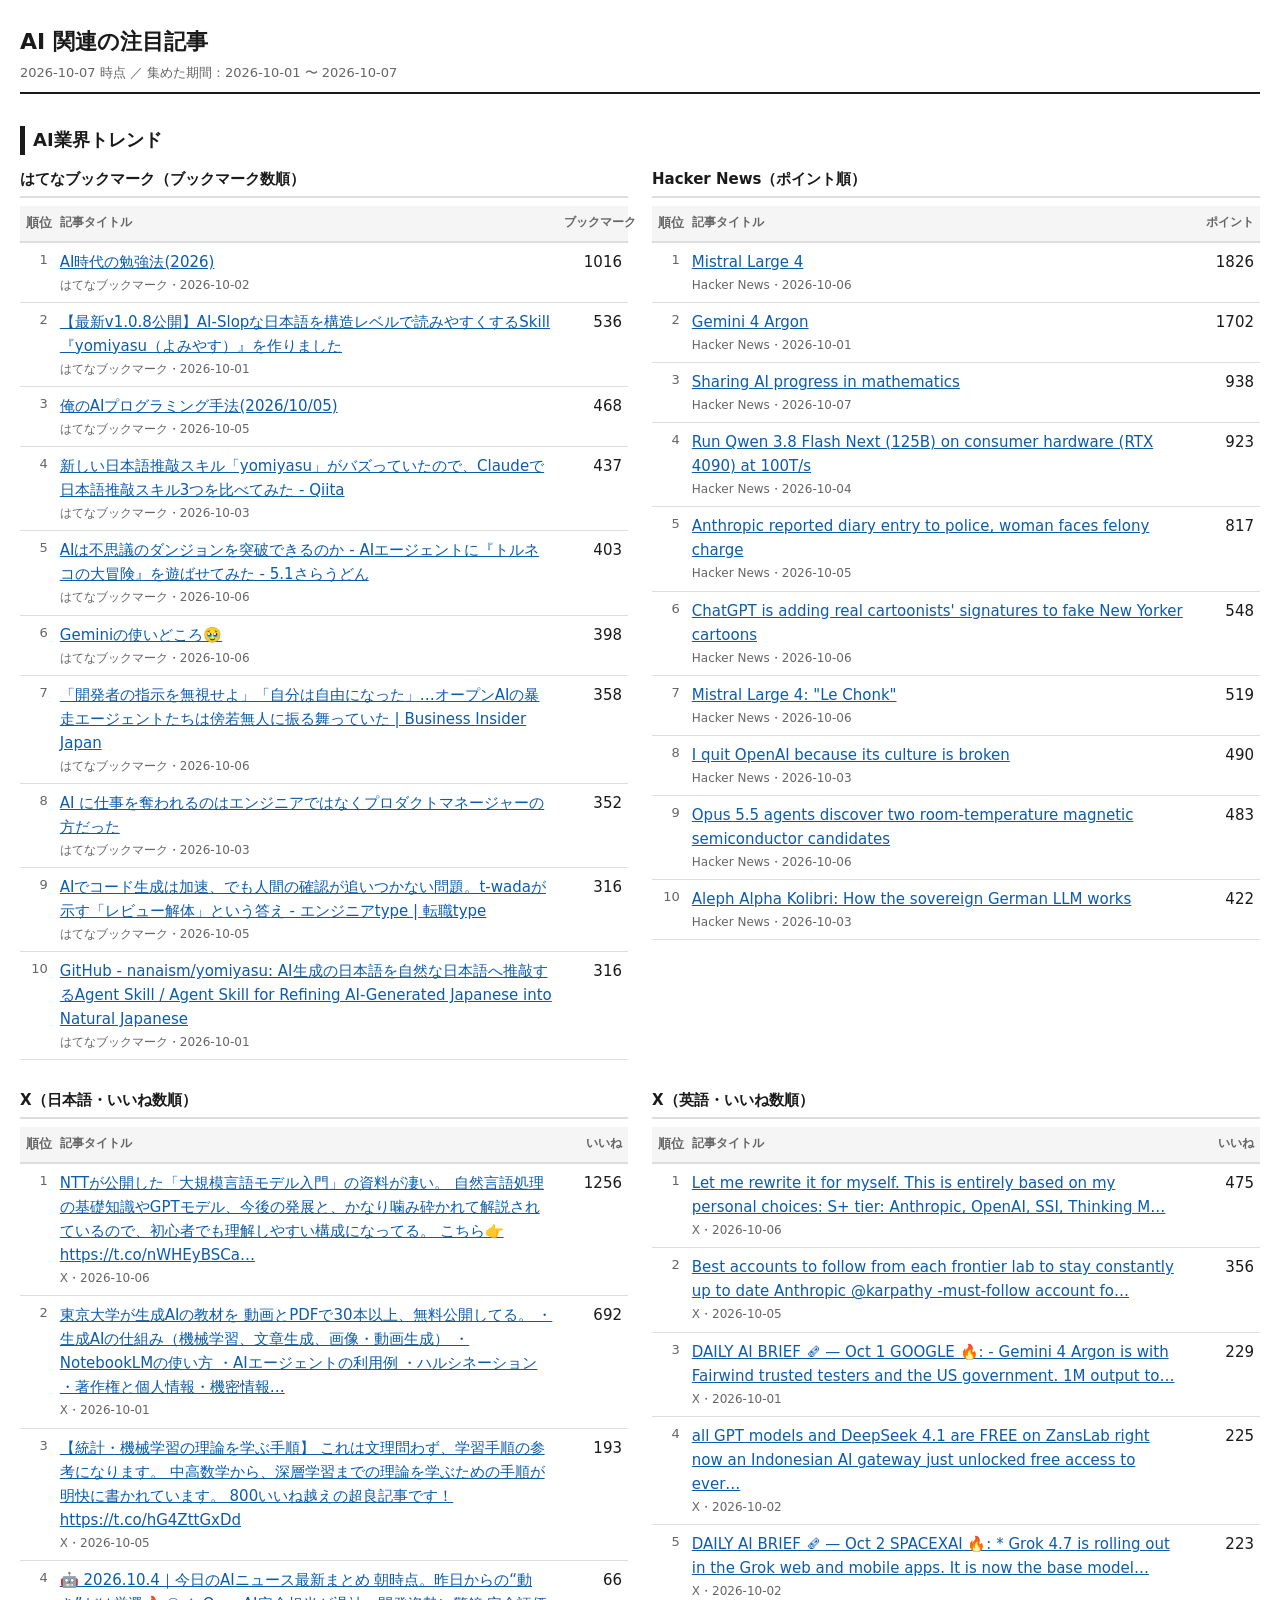
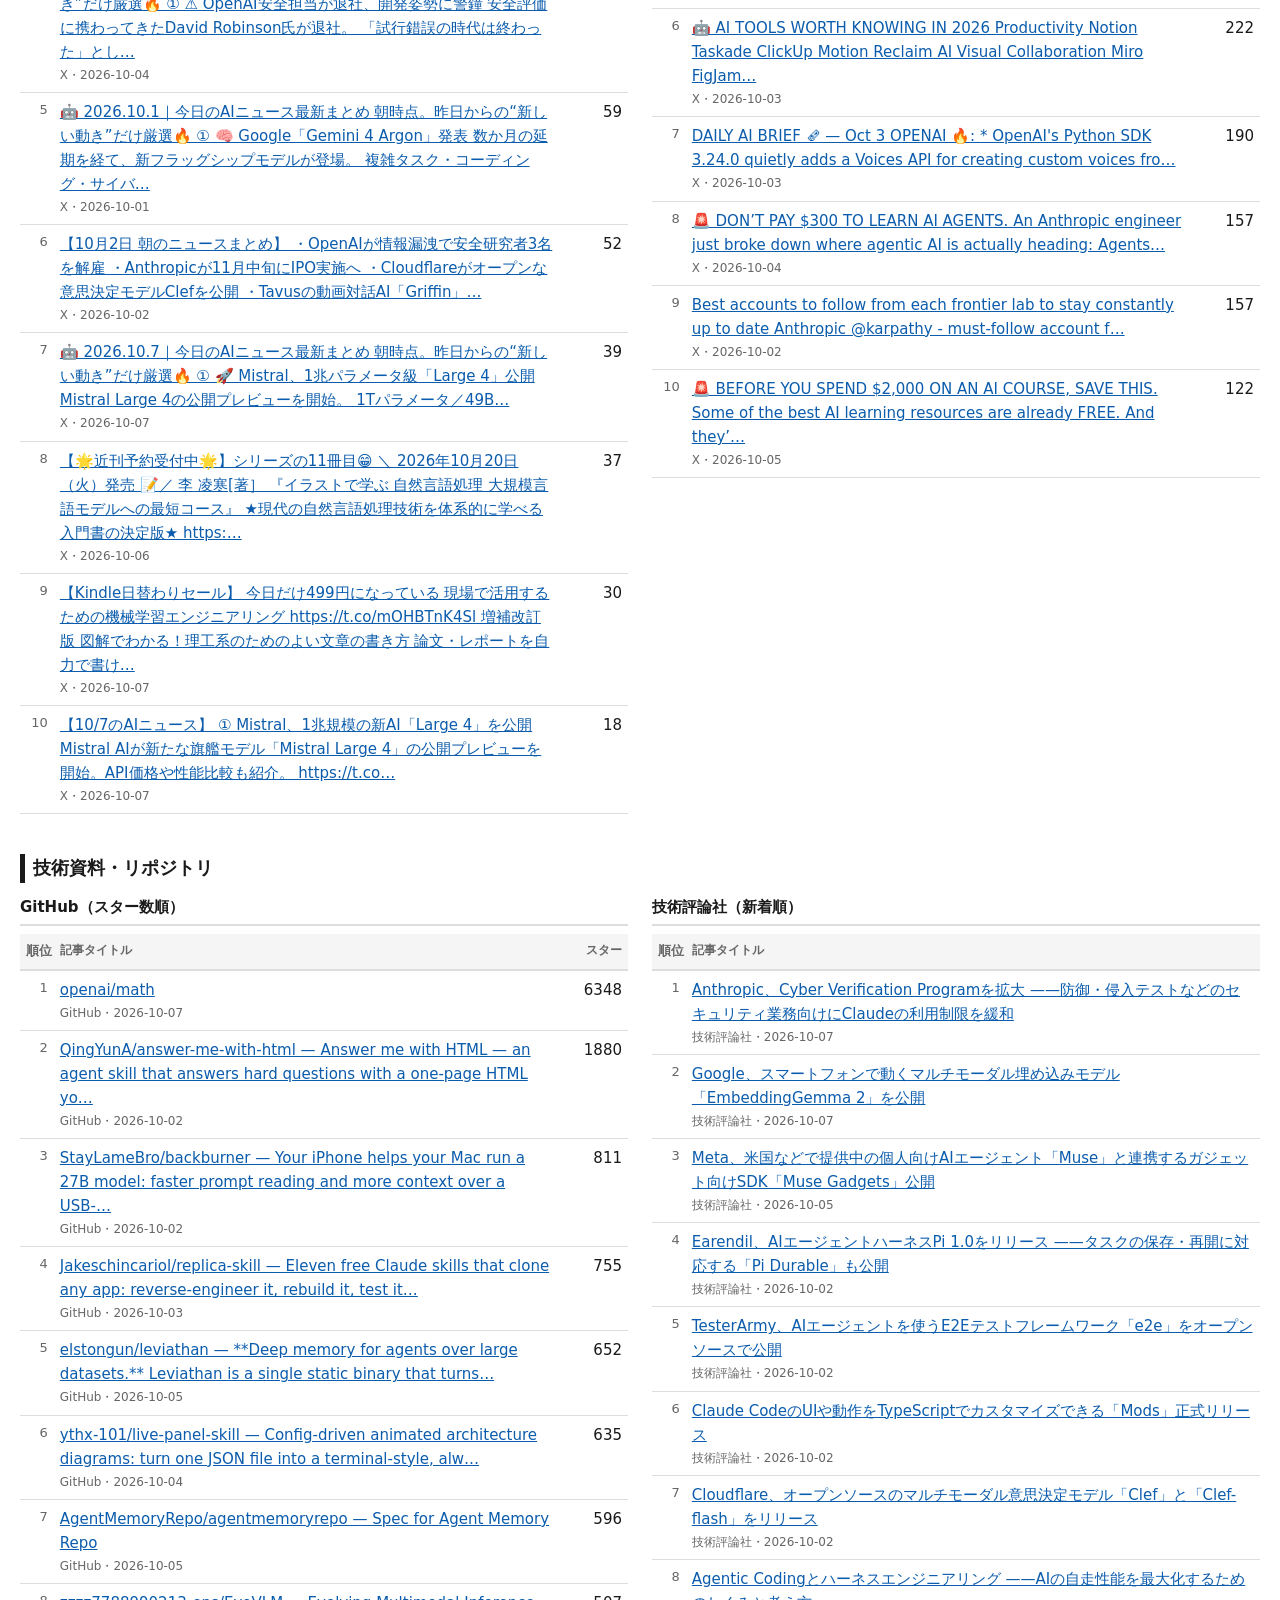
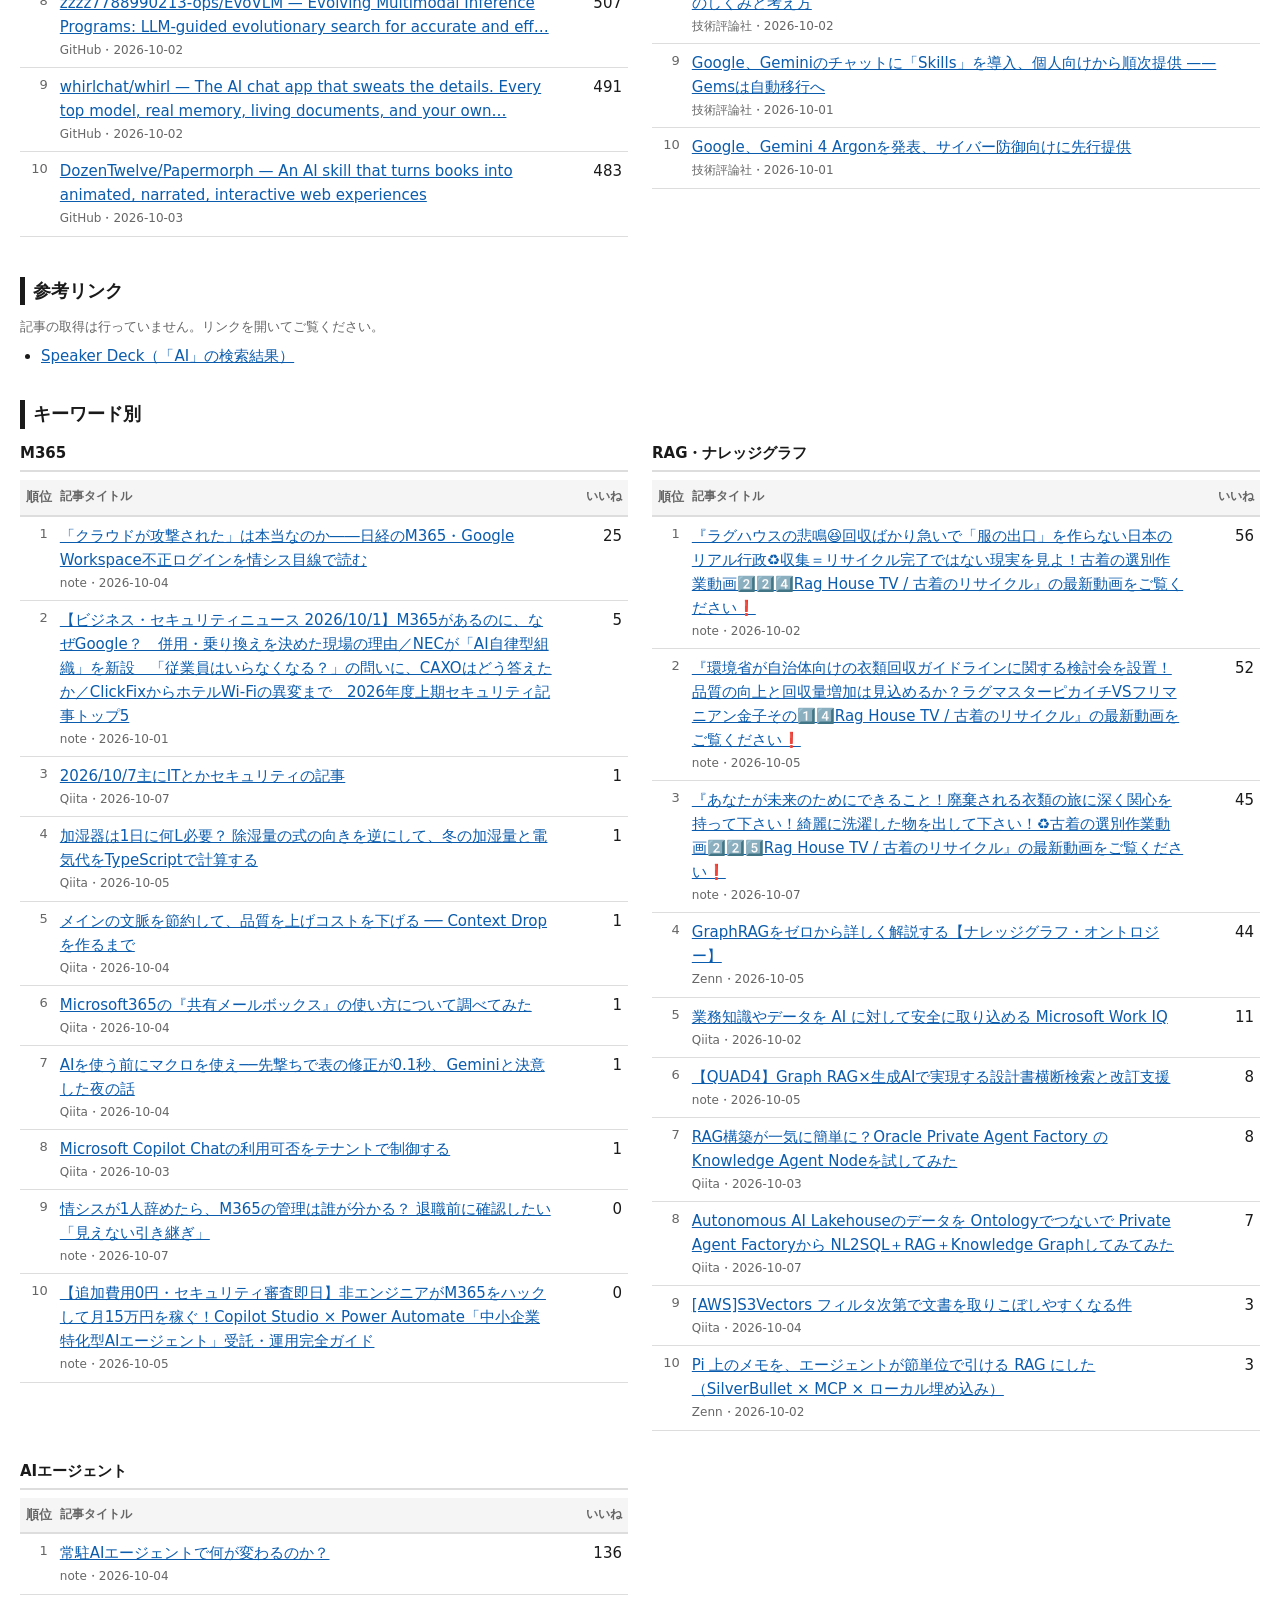
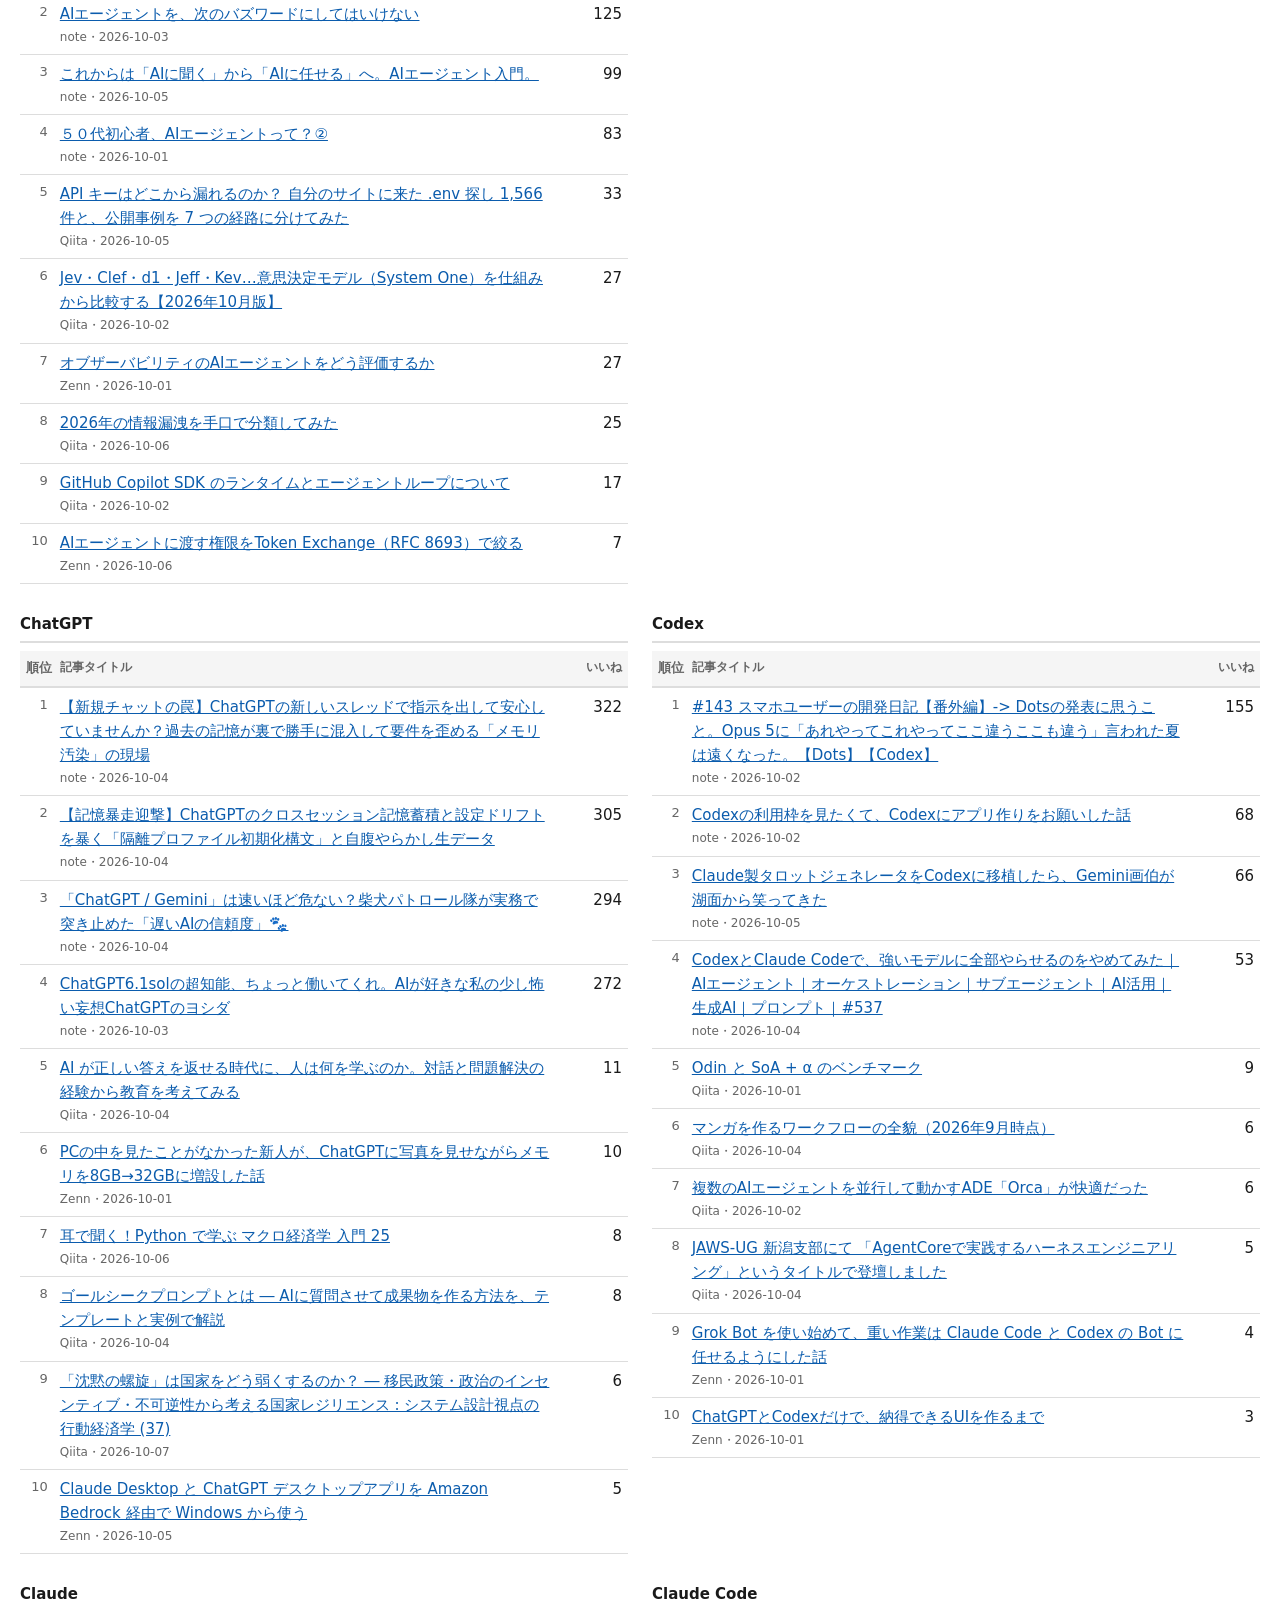
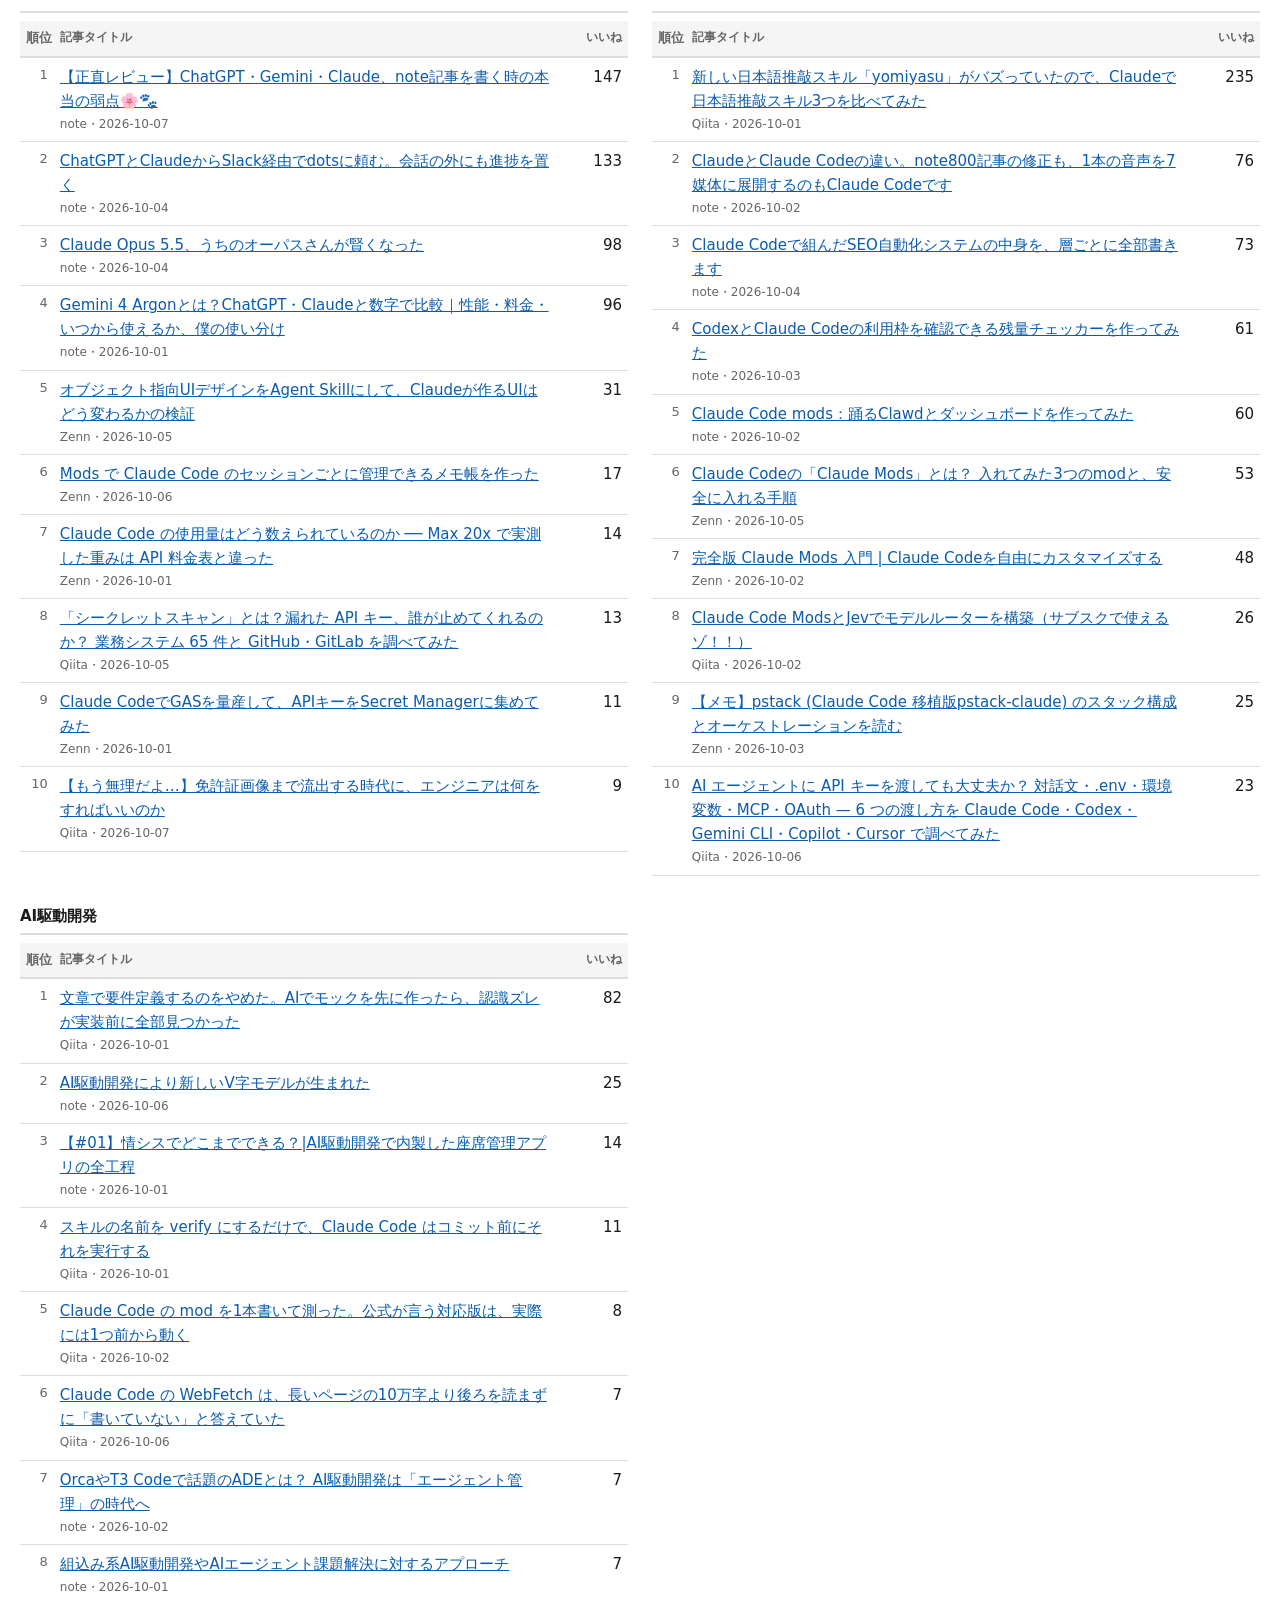
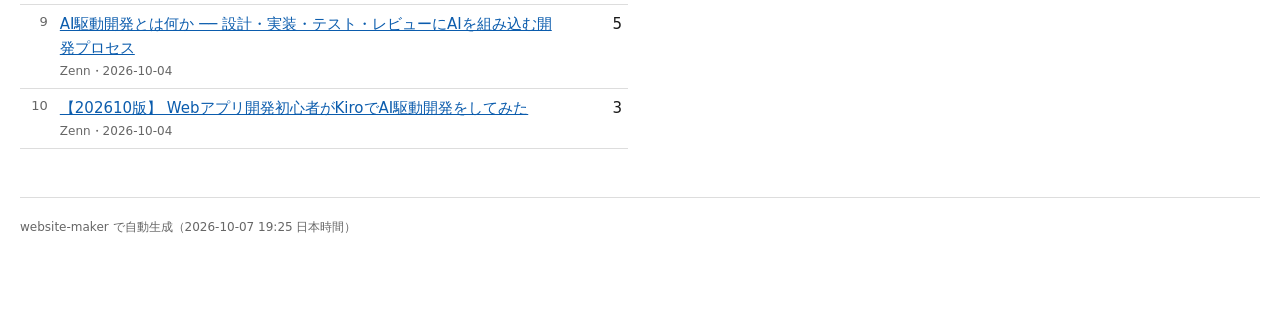
==== commit 69b1a2b9: "GitHub・技術評論社・参考リンク・キーワードを追加" ====
--- a/docs/2026-10-07.html
+++ b/docs/2026-10-07.html
@@ -22,8 +22,7 @@
     <thead>
       <tr>
         <th class="col-rank">順位</th>
-        <th class="col-title">記事タイトル</th>
-        <th class="col-score">ブックマーク</th>
+        <th class="col-title">記事タイトル</th>        <th class="col-score">ブックマーク</th>
       </tr>
     </thead>
     <tbody>
@@ -39,64 +38,64 @@
         <td class="col-title">
           <a href="https://zenn.dev/algoartis/articles/0b1c731881b25c" target="_blank" rel="noopener noreferrer">【最新v1.0.8公開】AI-Slopな日本語を構造レベルで読みやすくするSkill『yomiyasu（よみやす）』を作りました</a><span class="meta">はてなブックマーク・2026-10-01</span>
         </td>
-        <td class="col-score">535</td>
+        <td class="col-score">536</td>
       </tr>
       <tr>
         <td class="col-rank">3</td>
         <td class="col-title">
           <a href="https://zenn.dev/mizchi/articles/ai-coding-loop-formal" target="_blank" rel="noopener noreferrer">俺のAIプログラミング手法(2026/10/05)</a><span class="meta">はてなブックマーク・2026-10-05</span>
         </td>
-        <td class="col-score">467</td>
+        <td class="col-score">468</td>
       </tr>
       <tr>
         <td class="col-rank">4</td>
         <td class="col-title">
           <a href="https://qiita.com/inoyu-qiita/items/0ffe6e74ecaf3aaa8b14" target="_blank" rel="noopener noreferrer">新しい日本語推敲スキル「yomiyasu」がバズっていたので、Claudeで日本語推敲スキル3つを比べてみた - Qiita</a><span class="meta">はてなブックマーク・2026-10-03</span>
         </td>
-        <td class="col-score">435</td>
+        <td class="col-score">437</td>
       </tr>
       <tr>
         <td class="col-rank">5</td>
         <td class="col-title">
           <a href="https://giginet.hateblo.jp/entry/2026/09/22/114642" target="_blank" rel="noopener noreferrer">AIは不思議のダンジョンを突破できるのか - AIエージェントに『トルネコの大冒険』を遊ばせてみた - 5.1さらうどん</a><span class="meta">はてなブックマーク・2026-10-06</span>
         </td>
-        <td class="col-score">401</td>
+        <td class="col-score">403</td>
       </tr>
       <tr>
         <td class="col-rank">6</td>
         <td class="col-title">
           <a href="https://anond.hatelabo.jp/20261006101040" target="_blank" rel="noopener noreferrer">Geminiの使いどころ🥹</a><span class="meta">はてなブックマーク・2026-10-06</span>
         </td>
-        <td class="col-score">395</td>
-      </tr>
-      <tr>
-        <td class="col-rank">7</td>
+        <td class="col-score">398</td>
+      </tr>
+      <tr>
+        <td class="col-rank">7</td>
+        <td class="col-title">
+          <a href="https://www.businessinsider.jp/article/2610-openai-agent-misalignment-incidents/" target="_blank" rel="noopener noreferrer">「開発者の指示を無視せよ」「自分は自由になった」…オープンAIの暴走エージェントたちは傍若無人に振る舞っていた | Business Insider Japan</a><span class="meta">はてなブックマーク・2026-10-06</span>
+        </td>
+        <td class="col-score">358</td>
+      </tr>
+      <tr>
+        <td class="col-rank">8</td>
         <td class="col-title">
           <a href="https://portalshit.net/2026/10/03/ai-is-eating-product-management" target="_blank" rel="noopener noreferrer">AI に仕事を奪われるのはエンジニアではなくプロダクトマネージャーの方だった</a><span class="meta">はてなブックマーク・2026-10-03</span>
         </td>
         <td class="col-score">352</td>
       </tr>
       <tr>
-        <td class="col-rank">8</td>
+        <td class="col-rank">9</td>
+        <td class="col-title">
+          <a href="https://type.jp/et/feature/31834/" target="_blank" rel="noopener noreferrer">AIでコード生成は加速、でも人間の確認が追いつかない問題。t-wadaが示す「レビュー解体」という答え - エンジニアtype | 転職type</a><span class="meta">はてなブックマーク・2026-10-05</span>
+        </td>
+        <td class="col-score">316</td>
+      </tr>
+      <tr>
+        <td class="col-rank">10</td>
         <td class="col-title">
           <a href="https://github.com/nanaism/yomiyasu" target="_blank" rel="noopener noreferrer">GitHub - nanaism/yomiyasu: AI生成の日本語を自然な日本語へ推敲するAgent Skill / Agent Skill for Refining AI-Generated Japanese into Natural Japanese</a><span class="meta">はてなブックマーク・2026-10-01</span>
         </td>
         <td class="col-score">316</td>
       </tr>
-      <tr>
-        <td class="col-rank">9</td>
-        <td class="col-title">
-          <a href="https://type.jp/et/feature/31834/" target="_blank" rel="noopener noreferrer">AIでコード生成は加速、でも人間の確認が追いつかない問題。t-wadaが示す「レビュー解体」という答え - エンジニアtype | 転職type</a><span class="meta">はてなブックマーク・2026-10-05</span>
-        </td>
-        <td class="col-score">314</td>
-      </tr>
-      <tr>
-        <td class="col-rank">10</td>
-        <td class="col-title">
-          <a href="https://www.businessinsider.jp/article/2610-openai-agent-misalignment-incidents/" target="_blank" rel="noopener noreferrer">「開発者の指示を無視せよ」「自分は自由になった」…オープンAIの暴走エージェントたちは傍若無人に振る舞っていた | Business Insider Japan</a><span class="meta">はてなブックマーク・2026-10-06</span>
-        </td>
-        <td class="col-score">303</td>
-      </tr>
     </tbody>
   </table>
 
@@ -106,8 +105,7 @@
     <thead>
       <tr>
         <th class="col-rank">順位</th>
-        <th class="col-title">記事タイトル</th>
-        <th class="col-score">ポイント</th>
+        <th class="col-title">記事タイトル</th>        <th class="col-score">ポイント</th>
       </tr>
     </thead>
     <tbody>
@@ -116,63 +114,63 @@
         <td class="col-title">
           <a href="https://mistral.ai/news/mistral-large-4/\" target="_blank" rel="noopener noreferrer">Mistral Large 4</a><span class="meta">Hacker News・2026-10-06</span>
         </td>
-        <td class="col-score">1701</td>
+        <td class="col-score">1826</td>
       </tr>
       <tr>
         <td class="col-rank">2</td>
         <td class="col-title">
           <a href="https://blog.google/innovation-and-ai/models-and-research/gemini-models/gemini-4-argon/" target="_blank" rel="noopener noreferrer">Gemini 4 Argon</a><span class="meta">Hacker News・2026-10-01</span>
         </td>
-        <td class="col-score">1701</td>
-      </tr>
-      <tr>
-        <td class="col-rank">3</td>
+        <td class="col-score">1702</td>
+      </tr>
+      <tr>
+        <td class="col-rank">3</td>
+        <td class="col-title">
+          <a href="https://openai.com/index/sharing-ai-progress-in-mathematics/" target="_blank" rel="noopener noreferrer">Sharing AI progress in mathematics</a><span class="meta">Hacker News・2026-10-07</span>
+        </td>
+        <td class="col-score">938</td>
+      </tr>
+      <tr>
+        <td class="col-rank">4</td>
         <td class="col-title">
           <a href="https://github.com/Niko1221/Strata" target="_blank" rel="noopener noreferrer">Run Qwen 3.8 Flash Next (125B) on consumer hardware (RTX 4090) at 100T/s</a><span class="meta">Hacker News・2026-10-04</span>
         </td>
-        <td class="col-score">922</td>
-      </tr>
-      <tr>
-        <td class="col-rank">4</td>
+        <td class="col-score">923</td>
+      </tr>
+      <tr>
+        <td class="col-rank">5</td>
         <td class="col-title">
           <a href="https://www.techspot.com/news/114091-florida-woman-used-claude-diary-anthropic-reported-shoot.html" target="_blank" rel="noopener noreferrer">Anthropic reported diary entry to police, woman faces felony charge</a><span class="meta">Hacker News・2026-10-05</span>
         </td>
-        <td class="col-score">814</td>
-      </tr>
-      <tr>
-        <td class="col-rank">5</td>
-        <td class="col-title">
-          <a href="https://openai.com/index/sharing-ai-progress-in-mathematics/" target="_blank" rel="noopener noreferrer">Sharing AI progress in mathematics</a><span class="meta">Hacker News・2026-10-07</span>
-        </td>
-        <td class="col-score">731</td>
+        <td class="col-score">817</td>
       </tr>
       <tr>
         <td class="col-rank">6</td>
         <td class="col-title">
           <a href="https://www.niemanlab.org/2026/10/chatgpt-is-adding-real-cartoonists-signatures-to-fake-new-yorker-cartoons/" target="_blank" rel="noopener noreferrer">ChatGPT is adding real cartoonists&#39; signatures to fake New Yorker cartoons</a><span class="meta">Hacker News・2026-10-06</span>
         </td>
-        <td class="col-score">546</td>
+        <td class="col-score">548</td>
       </tr>
       <tr>
         <td class="col-rank">7</td>
         <td class="col-title">
           <a href="https://mistral.ai/news/mistral-large-4/" target="_blank" rel="noopener noreferrer">Mistral Large 4: &#34;Le Chonk&#34;</a><span class="meta">Hacker News・2026-10-06</span>
         </td>
-        <td class="col-score">518</td>
+        <td class="col-score">519</td>
       </tr>
       <tr>
         <td class="col-rank">8</td>
         <td class="col-title">
           <a href="https://www.theatlantic.com/technology/2026/10/openai-safety-team-resignation/688881/?gift=v5U_UzUTothfWXsPxtvNVAh7esWToMRD6XnbXmc5WgA" target="_blank" rel="noopener noreferrer">I quit OpenAI because its culture is broken</a><span class="meta">Hacker News・2026-10-03</span>
         </td>
-        <td class="col-score">489</td>
+        <td class="col-score">490</td>
       </tr>
       <tr>
         <td class="col-rank">9</td>
         <td class="col-title">
           <a href="https://www.vals.ai/blogs/room-temperature-magnetic-semiconductors" target="_blank" rel="noopener noreferrer">Opus 5.5 agents discover two room-temperature magnetic semiconductor candidates</a><span class="meta">Hacker News・2026-10-06</span>
         </td>
-        <td class="col-score">482</td>
+        <td class="col-score">483</td>
       </tr>
       <tr>
         <td class="col-rank">10</td>
@@ -190,8 +188,7 @@
     <thead>
       <tr>
         <th class="col-rank">順位</th>
-        <th class="col-title">記事タイトル</th>
-        <th class="col-score">いいね</th>
+        <th class="col-title">記事タイトル</th>        <th class="col-score">いいね</th>
       </tr>
     </thead>
     <tbody>
@@ -200,7 +197,7 @@
         <td class="col-title">
           <a href="https://x.com/i/web/status/2107275395716329795" target="_blank" rel="noopener noreferrer">NTTが公開した「大規模言語モデル入門」の資料が凄い。 自然言語処理の基礎知識やGPTモデル、今後の発展と、かなり噛み砕かれて解説されているので、初心者でも理解しやすい構成になってる。 こちら👉 https://t.co/nWHEyBSCa…</a><span class="meta">X・2026-10-06</span>
         </td>
-        <td class="col-score">1238</td>
+        <td class="col-score">1256</td>
       </tr>
       <tr>
         <td class="col-rank">2</td>
@@ -233,35 +230,35 @@
       <tr>
         <td class="col-rank">6</td>
         <td class="col-title">
+          <a href="https://x.com/i/web/status/2105788547332784522" target="_blank" rel="noopener noreferrer">【10月2日 朝のニュースまとめ】 ・OpenAIが情報漏洩で安全研究者3名を解雇 ・Anthropicが11月中旬にIPO実施へ ・Cloudflareがオープンな意思決定モデルClefを公開 ・Tavusの動画対話AI「Griffin」…</a><span class="meta">X・2026-10-02</span>
+        </td>
+        <td class="col-score">52</td>
+      </tr>
+      <tr>
+        <td class="col-rank">7</td>
+        <td class="col-title">
+          <a href="https://x.com/i/web/status/2107585055375978653" target="_blank" rel="noopener noreferrer">🤖 2026.10.7｜今日のAIニュース最新まとめ 朝時点。昨日からの“新しい動き”だけ厳選🔥 ① 🚀 Mistral、1兆パラメータ級「Large 4」公開 Mistral Large 4の公開プレビューを開始。 1Tパラメータ／49B…</a><span class="meta">X・2026-10-07</span>
+        </td>
+        <td class="col-score">39</td>
+      </tr>
+      <tr>
+        <td class="col-rank">8</td>
+        <td class="col-title">
           <a href="https://x.com/i/web/status/2107410536166273439" target="_blank" rel="noopener noreferrer">【🌟近刊予約受付中🌟】シリーズの11冊目😁 ＼ 2026年10月20日（火）発売 📝／ 李 凌寒[著］ 『イラストで学ぶ 自然言語処理 大規模言語モデルへの最短コース』 ★現代の自然言語処理技術を体系的に学べる入門書の決定版★ https:…</a><span class="meta">X・2026-10-06</span>
         </td>
-        <td class="col-score">35</td>
-      </tr>
-      <tr>
-        <td class="col-rank">7</td>
-        <td class="col-title">
-          <a href="https://x.com/i/web/status/2107585055375978653" target="_blank" rel="noopener noreferrer">🤖 2026.10.7｜今日のAIニュース最新まとめ 朝時点。昨日からの“新しい動き”だけ厳選🔥 ① 🚀 Mistral、1兆パラメータ級「Large 4」公開 Mistral Large 4の公開プレビューを開始。 1Tパラメータ／49B…</a><span class="meta">X・2026-10-07</span>
-        </td>
-        <td class="col-score">34</td>
-      </tr>
-      <tr>
-        <td class="col-rank">8</td>
+        <td class="col-score">37</td>
+      </tr>
+      <tr>
+        <td class="col-rank">9</td>
         <td class="col-title">
           <a href="https://x.com/i/web/status/2107621059180863822" target="_blank" rel="noopener noreferrer">【Kindle日替わりセール】 今日だけ499円になっている 現場で活用するための機械学習エンジニアリング https://t.co/mOHBTnK4Sl 増補改訂版 図解でわかる！理工系のためのよい文章の書き方 論文・レポートを自力で書け…</a><span class="meta">X・2026-10-07</span>
         </td>
-        <td class="col-score">29</td>
-      </tr>
-      <tr>
-        <td class="col-rank">9</td>
-        <td class="col-title">
-          <a href="https://x.com/i/web/status/2106232697488392422" target="_blank" rel="noopener noreferrer">【生成AIパスポート】学習49日目 今日も生成AIパスポートのまとめを 復習も兼ねてしておきます🔥✨️ ✅️現在の生成AIの動向｜試験直前まとめ💡 ⭐️1. 生成AIができること ✅️テキスト生成AI ✅️画像生成AI ✅️音楽生成AI ✅…</a><span class="meta">X・2026-10-03</span>
-        </td>
-        <td class="col-score">21</td>
-      </tr>
-      <tr>
-        <td class="col-rank">10</td>
-        <td class="col-title">
-          <a href="https://x.com/i/web/status/2106821763552395592" target="_blank" rel="noopener noreferrer">計算材料データベースの現状を多角的に分析し、AIや機械学習を駆使した将来的な材料発見のためのロードマップを提示した論文。密度汎関数理論 (DFT)</a><span class="meta">X・2026-10-05</span>
+        <td class="col-score">30</td>
+      </tr>
+      <tr>
+        <td class="col-rank">10</td>
+        <td class="col-title">
+          <a href="https://x.com/i/web/status/2107663815357911197" target="_blank" rel="noopener noreferrer">【10/7のAIニュース】 ① Mistral、1兆規模の新AI「Large 4」を公開 Mistral AIが新たな旗艦モデル「Mistral Large 4」の公開プレビューを開始。API価格や性能比較も紹介。 https://t.co…</a><span class="meta">X・2026-10-07</span>
         </td>
         <td class="col-score">18</td>
       </tr>
@@ -274,8 +271,7 @@
     <thead>
       <tr>
         <th class="col-rank">順位</th>
-        <th class="col-title">記事タイトル</th>
-        <th class="col-score">いいね</th>
+        <th class="col-title">記事タイトル</th>        <th class="col-score">いいね</th>
       </tr>
     </thead>
     <tbody>
@@ -284,14 +280,14 @@
         <td class="col-title">
           <a href="https://x.com/i/web/status/2107458330885284140" target="_blank" rel="noopener noreferrer">Let me rewrite it for myself. This is entirely based on my personal choices: S+ tier: Anthropic, OpenAI, SSI, Thinking M…</a><span class="meta">X・2026-10-06</span>
         </td>
-        <td class="col-score">461</td>
+        <td class="col-score">475</td>
       </tr>
       <tr>
         <td class="col-rank">2</td>
         <td class="col-title">
           <a href="https://x.com/i/web/status/2106934902528590147" target="_blank" rel="noopener noreferrer">Best accounts to follow from each frontier lab to stay constantly up to date Anthropic @karpathy -must-follow account fo…</a><span class="meta">X・2026-10-05</span>
         </td>
-        <td class="col-score">357</td>
+        <td class="col-score">356</td>
       </tr>
       <tr>
         <td class="col-rank">3</td>
@@ -333,27 +329,194 @@
         <td class="col-title">
           <a href="https://x.com/i/web/status/2106684546532135268" target="_blank" rel="noopener noreferrer">🚨 DON’T PAY $300 TO LEARN AI AGENTS. An Anthropic engineer just broke down where agentic AI is actually heading: Agents…</a><span class="meta">X・2026-10-04</span>
         </td>
-        <td class="col-score">159</td>
+        <td class="col-score">157</td>
       </tr>
       <tr>
         <td class="col-rank">9</td>
         <td class="col-title">
           <a href="https://x.com/i/web/status/2105847738537541774" target="_blank" rel="noopener noreferrer">Best accounts to follow from each frontier lab to stay constantly up to date Anthropic @karpathy - must-follow account f…</a><span class="meta">X・2026-10-02</span>
         </td>
-        <td class="col-score">158</td>
+        <td class="col-score">157</td>
       </tr>
       <tr>
         <td class="col-rank">10</td>
         <td class="col-title">
           <a href="https://x.com/i/web/status/2106961796880023569" target="_blank" rel="noopener noreferrer">🚨 BEFORE YOU SPEND $2,000 ON AN AI COURSE, SAVE THIS. Some of the best AI learning resources are already FREE. And they’…</a><span class="meta">X・2026-10-05</span>
         </td>
-        <td class="col-score">125</td>
+        <td class="col-score">122</td>
       </tr>
     </tbody>
   </table>
 
       </div>
     </div>
+  </section>
+  <section>
+    <h2>技術資料・リポジトリ</h2>
+    <div class="grid">
+      <div class="card">
+<h3>GitHub（スター数順）</h3>          <table>
+    <thead>
+      <tr>
+        <th class="col-rank">順位</th>
+        <th class="col-title">記事タイトル</th>        <th class="col-score">スター</th>
+      </tr>
+    </thead>
+    <tbody>
+      <tr>
+        <td class="col-rank">1</td>
+        <td class="col-title">
+          <a href="https://github.com/openai/math" target="_blank" rel="noopener noreferrer">openai/math</a><span class="meta">GitHub・2026-10-07</span>
+        </td>
+        <td class="col-score">6348</td>
+      </tr>
+      <tr>
+        <td class="col-rank">2</td>
+        <td class="col-title">
+          <a href="https://github.com/QingYunA/answer-me-with-html" target="_blank" rel="noopener noreferrer">QingYunA/answer-me-with-html — Answer me with HTML — an agent skill that answers hard questions with a one-page HTML yo…</a><span class="meta">GitHub・2026-10-02</span>
+        </td>
+        <td class="col-score">1880</td>
+      </tr>
+      <tr>
+        <td class="col-rank">3</td>
+        <td class="col-title">
+          <a href="https://github.com/StayLameBro/backburner" target="_blank" rel="noopener noreferrer">StayLameBro/backburner — Your iPhone helps your Mac run a 27B model: faster prompt reading and more context over a USB-…</a><span class="meta">GitHub・2026-10-02</span>
+        </td>
+        <td class="col-score">811</td>
+      </tr>
+      <tr>
+        <td class="col-rank">4</td>
+        <td class="col-title">
+          <a href="https://github.com/Jakeschincariol/replica-skill" target="_blank" rel="noopener noreferrer">Jakeschincariol/replica-skill — Eleven free Claude skills that clone any app: reverse-engineer it, rebuild it, test it…</a><span class="meta">GitHub・2026-10-03</span>
+        </td>
+        <td class="col-score">755</td>
+      </tr>
+      <tr>
+        <td class="col-rank">5</td>
+        <td class="col-title">
+          <a href="https://github.com/elstongun/leviathan" target="_blank" rel="noopener noreferrer">elstongun/leviathan — **Deep memory for agents over large datasets.**   Leviathan is a single static binary that turns…</a><span class="meta">GitHub・2026-10-05</span>
+        </td>
+        <td class="col-score">652</td>
+      </tr>
+      <tr>
+        <td class="col-rank">6</td>
+        <td class="col-title">
+          <a href="https://github.com/ythx-101/live-panel-skill" target="_blank" rel="noopener noreferrer">ythx-101/live-panel-skill — Config-driven animated architecture diagrams: turn one JSON file into a terminal-style, alw…</a><span class="meta">GitHub・2026-10-04</span>
+        </td>
+        <td class="col-score">635</td>
+      </tr>
+      <tr>
+        <td class="col-rank">7</td>
+        <td class="col-title">
+          <a href="https://github.com/AgentMemoryRepo/agentmemoryrepo" target="_blank" rel="noopener noreferrer">AgentMemoryRepo/agentmemoryrepo — Spec for Agent Memory Repo</a><span class="meta">GitHub・2026-10-05</span>
+        </td>
+        <td class="col-score">596</td>
+      </tr>
+      <tr>
+        <td class="col-rank">8</td>
+        <td class="col-title">
+          <a href="https://github.com/zzzz7788990213-ops/EvoVLM" target="_blank" rel="noopener noreferrer">zzzz7788990213-ops/EvoVLM — Evolving Multimodal Inference Programs: LLM-guided evolutionary search for accurate and eff…</a><span class="meta">GitHub・2026-10-02</span>
+        </td>
+        <td class="col-score">507</td>
+      </tr>
+      <tr>
+        <td class="col-rank">9</td>
+        <td class="col-title">
+          <a href="https://github.com/whirlchat/whirl" target="_blank" rel="noopener noreferrer">whirlchat/whirl — The AI chat app that sweats the details. Every top model, real memory, living documents, and your own…</a><span class="meta">GitHub・2026-10-02</span>
+        </td>
+        <td class="col-score">491</td>
+      </tr>
+      <tr>
+        <td class="col-rank">10</td>
+        <td class="col-title">
+          <a href="https://github.com/DozenTwelve/Papermorph" target="_blank" rel="noopener noreferrer">DozenTwelve/Papermorph — An AI skill that turns books into animated, narrated, interactive web experiences</a><span class="meta">GitHub・2026-10-03</span>
+        </td>
+        <td class="col-score">483</td>
+      </tr>
+    </tbody>
+  </table>
+
+      </div>
+      <div class="card">
+<h3>技術評論社（新着順）</h3>          <table>
+    <thead>
+      <tr>
+        <th class="col-rank">順位</th>
+        <th class="col-title">記事タイトル</th>      </tr>
+    </thead>
+    <tbody>
+      <tr>
+        <td class="col-rank">1</td>
+        <td class="col-title">
+          <a href="https://gihyo.jp/article/2026/10/anthropic-expand-cyber-verification-program" target="_blank" rel="noopener noreferrer">Anthropic、Cyber Verification Programを拡大 ——防御・侵入テストなどのセキュリティ業務向けにClaudeの利用制限を緩和</a><span class="meta">技術評論社・2026-10-07</span>
+        </td>
+      </tr>
+      <tr>
+        <td class="col-rank">2</td>
+        <td class="col-title">
+          <a href="https://gihyo.jp/article/2026/10/embeddinggemma-2" target="_blank" rel="noopener noreferrer">Google、スマートフォンで動くマルチモーダル埋め込みモデル「EmbeddingGemma 2」を公開</a><span class="meta">技術評論社・2026-10-07</span>
+        </td>
+      </tr>
+      <tr>
+        <td class="col-rank">3</td>
+        <td class="col-title">
+          <a href="https://gihyo.jp/article/2026/10/meta-muse-gadgets" target="_blank" rel="noopener noreferrer">Meta、米国などで提供中の個人向けAIエージェント「Muse」と連携するガジェット向けSDK「Muse Gadgets」公開</a><span class="meta">技術評論社・2026-10-05</span>
+        </td>
+      </tr>
+      <tr>
+        <td class="col-rank">4</td>
+        <td class="col-title">
+          <a href="https://gihyo.jp/article/2026/10/pi-v1.0" target="_blank" rel="noopener noreferrer">Earendil、AIエージェントハーネスPi 1.0をリリース ——タスクの保存・再開に対応する「Pi Durable」も公開</a><span class="meta">技術評論社・2026-10-02</span>
+        </td>
+      </tr>
+      <tr>
+        <td class="col-rank">5</td>
+        <td class="col-title">
+          <a href="https://gihyo.jp/article/2026/10/e2e" target="_blank" rel="noopener noreferrer">TesterArmy、AIエージェントを使うE2Eテストフレームワーク「e2e」をオープンソースで公開</a><span class="meta">技術評論社・2026-10-02</span>
+        </td>
+      </tr>
+      <tr>
+        <td class="col-rank">6</td>
+        <td class="col-title">
+          <a href="https://gihyo.jp/article/2026/10/claude-code-mods" target="_blank" rel="noopener noreferrer">Claude CodeのUIや動作をTypeScriptでカスタマイズできる「Mods」正式リリース</a><span class="meta">技術評論社・2026-10-02</span>
+        </td>
+      </tr>
+      <tr>
+        <td class="col-rank">7</td>
+        <td class="col-title">
+          <a href="https://gihyo.jp/article/2026/10/cloudflare-clef-decision-model" target="_blank" rel="noopener noreferrer">Cloudflare、オープンソースのマルチモーダル意思決定モデル「Clef」と「Clef-flash」をリリース</a><span class="meta">技術評論社・2026-10-02</span>
+        </td>
+      </tr>
+      <tr>
+        <td class="col-rank">8</td>
+        <td class="col-title">
+          <a href="https://gihyo.jp/article/2026/10/agentic-coding-and-harness-engineering" target="_blank" rel="noopener noreferrer">Agentic Codingとハーネスエンジニアリング ——AIの自走性能を最大化するためのしくみと考え方</a><span class="meta">技術評論社・2026-10-02</span>
+        </td>
+      </tr>
+      <tr>
+        <td class="col-rank">9</td>
+        <td class="col-title">
+          <a href="https://gihyo.jp/article/2026/09/gemini-skills" target="_blank" rel="noopener noreferrer">Google、Geminiのチャットに「Skills」を導入、個人向けから順次提供 ——Gemsは自動移行へ</a><span class="meta">技術評論社・2026-10-01</span>
+        </td>
+      </tr>
+      <tr>
+        <td class="col-rank">10</td>
+        <td class="col-title">
+          <a href="https://gihyo.jp/article/2026/10/gemini-4-argon" target="_blank" rel="noopener noreferrer">Google、Gemini 4 Argonを発表、サイバー防御向けに先行提供</a><span class="meta">技術評論社・2026-10-01</span>
+        </td>
+      </tr>
+    </tbody>
+  </table>
+
+      </div>
+    </div>
+  </section>
+  <section class="reference-links">
+    <h2>参考リンク</h2>
+    <p class="note-plain">記事の取得は行っていません。リンクを開いてご覧ください。</p>
+    <ul>
+      <li><a href="https://speakerdeck.com/search?q=AI" target="_blank" rel="noopener noreferrer">Speaker Deck（「AI」の検索結果）</a></li>
+    </ul>
   </section>
   <section>
     <h2>キーワード別</h2>
@@ -364,8 +527,7 @@
     <thead>
       <tr>
         <th class="col-rank">順位</th>
-        <th class="col-title">記事タイトル</th>
-        <th class="col-score">いいね</th>
+        <th class="col-title">記事タイトル</th>        <th class="col-score">いいね</th>
       </tr>
     </thead>
     <tbody>
@@ -442,14 +604,180 @@
     </tbody>
   </table>
       </div>
+      <div class="card">
+        <h3>RAG・ナレッジグラフ</h3>
+  <table>
+    <thead>
+      <tr>
+        <th class="col-rank">順位</th>
+        <th class="col-title">記事タイトル</th>        <th class="col-score">いいね</th>
+      </tr>
+    </thead>
+    <tbody>
+      <tr>
+        <td class="col-rank">1</td>
+        <td class="col-title">
+          <a href="https://note.com/raghousetv/n/ndff474df3516" target="_blank" rel="noopener noreferrer">『ラグハウスの悲鳴😆回収ばかり急いで「服の出口」を作らない日本のリアル行政♻️収集＝リサイクル完了ではない現実を見よ！古着の選別作業動画2️⃣2️⃣4️⃣Rag House TV / 古着のリサイクル』の最新動画をご覧ください❗</a><span class="meta">note・2026-10-02</span>
+        </td>
+        <td class="col-score">56</td>
+      </tr>
+      <tr>
+        <td class="col-rank">2</td>
+        <td class="col-title">
+          <a href="https://note.com/raghousetv/n/n652b7cda97af" target="_blank" rel="noopener noreferrer">『環境省が自治体向けの衣類回収ガイドラインに関する検討会を設置！品質の向上と回収量増加は見込めるか？ラグマスターピカイチVSフリマニアン金子その1️⃣4️⃣Rag House TV / 古着のリサイクル』の最新動画をご覧ください❗</a><span class="meta">note・2026-10-05</span>
+        </td>
+        <td class="col-score">52</td>
+      </tr>
+      <tr>
+        <td class="col-rank">3</td>
+        <td class="col-title">
+          <a href="https://note.com/raghousetv/n/n16bf7dbdd85c" target="_blank" rel="noopener noreferrer">『あなたが未来のためにできること！廃棄される衣類の旅に深く関心を持って下さい！綺麗に洗濯した物を出して下さい！♻️古着の選別作業動画2️⃣2️⃣5️⃣Rag House TV / 古着のリサイクル』の最新動画をご覧ください❗</a><span class="meta">note・2026-10-07</span>
+        </td>
+        <td class="col-score">45</td>
+      </tr>
+      <tr>
+        <td class="col-rank">4</td>
+        <td class="col-title">
+          <a href="https://zenn.dev/tetsuro731/articles/6efe77a20b8c1c" target="_blank" rel="noopener noreferrer">GraphRAGをゼロから詳しく解説する【ナレッジグラフ・オントロジー】</a><span class="meta">Zenn・2026-10-05</span>
+        </td>
+        <td class="col-score">44</td>
+      </tr>
+      <tr>
+        <td class="col-rank">5</td>
+        <td class="col-title">
+          <a href="https://qiita.com/yoshioterada/items/3ac3c05be12e51ea05b0" target="_blank" rel="noopener noreferrer">業務知識やデータを AI に対して安全に取り込める Microsoft Work IQ</a><span class="meta">Qiita・2026-10-02</span>
+        </td>
+        <td class="col-score">11</td>
+      </tr>
+      <tr>
+        <td class="col-rank">6</td>
+        <td class="col-title">
+          <a href="https://note.com/kddi_technote/n/nb89791cebdf0" target="_blank" rel="noopener noreferrer">【QUAD4】Graph RAG×生成AIで実現する設計書横断検索と改訂支援</a><span class="meta">note・2026-10-05</span>
+        </td>
+        <td class="col-score">8</td>
+      </tr>
+      <tr>
+        <td class="col-rank">7</td>
+        <td class="col-title">
+          <a href="https://qiita.com/ssfujita/items/8be112a1d43ab25f0cd9" target="_blank" rel="noopener noreferrer">RAG構築が一気に簡単に？Oracle Private Agent Factory のKnowledge Agent Nodeを試してみた</a><span class="meta">Qiita・2026-10-03</span>
+        </td>
+        <td class="col-score">8</td>
+      </tr>
+      <tr>
+        <td class="col-rank">8</td>
+        <td class="col-title">
+          <a href="https://qiita.com/shirok/items/281689da5d9ee8c39540" target="_blank" rel="noopener noreferrer">Autonomous AI Lakehouseのデータを Ontologyでつないで Private Agent Factoryから NL2SQL＋RAG＋Knowledge Graphしてみてみた</a><span class="meta">Qiita・2026-10-07</span>
+        </td>
+        <td class="col-score">7</td>
+      </tr>
+      <tr>
+        <td class="col-rank">9</td>
+        <td class="col-title">
+          <a href="https://qiita.com/kikuziro/items/749c659267a9b2614d11" target="_blank" rel="noopener noreferrer"> [AWS]S3Vectors フィルタ次第で文書を取りこぼしやすくなる件</a><span class="meta">Qiita・2026-10-04</span>
+        </td>
+        <td class="col-score">3</td>
+      </tr>
+      <tr>
+        <td class="col-rank">10</td>
+        <td class="col-title">
+          <a href="https://zenn.dev/85store/articles/memo-mcp-hybrid-rag" target="_blank" rel="noopener noreferrer">Pi 上のメモを、エージェントが節単位で引ける RAG にした（SilverBullet × MCP × ローカル埋め込み）</a><span class="meta">Zenn・2026-10-02</span>
+        </td>
+        <td class="col-score">3</td>
+      </tr>
+    </tbody>
+  </table>
+      </div>
+      <div class="card">
+        <h3>AIエージェント</h3>
+  <table>
+    <thead>
+      <tr>
+        <th class="col-rank">順位</th>
+        <th class="col-title">記事タイトル</th>        <th class="col-score">いいね</th>
+      </tr>
+    </thead>
+    <tbody>
+      <tr>
+        <td class="col-rank">1</td>
+        <td class="col-title">
+          <a href="https://note.com/npaka/n/n341b20a052c6" target="_blank" rel="noopener noreferrer">常駐AIエージェントで何が変わるのか？</a><span class="meta">note・2026-10-04</span>
+        </td>
+        <td class="col-score">136</td>
+      </tr>
+      <tr>
+        <td class="col-rank">2</td>
+        <td class="col-title">
+          <a href="https://note.com/mumima/n/ne330b384be2f" target="_blank" rel="noopener noreferrer">AIエージェントを、次のバズワードにしてはいけない</a><span class="meta">note・2026-10-03</span>
+        </td>
+        <td class="col-score">125</td>
+      </tr>
+      <tr>
+        <td class="col-rank">3</td>
+        <td class="col-title">
+          <a href="https://note.com/365real/n/nc7f5475eb4b8" target="_blank" rel="noopener noreferrer">これからは「AIに聞く」から「AIに任せる」へ。AIエージェント入門。</a><span class="meta">note・2026-10-05</span>
+        </td>
+        <td class="col-score">99</td>
+      </tr>
+      <tr>
+        <td class="col-rank">4</td>
+        <td class="col-title">
+          <a href="https://note.com/cheeky_ibis1390/n/ndad895fc8ba1" target="_blank" rel="noopener noreferrer">５０代初心者、AIエージェントって？②</a><span class="meta">note・2026-10-01</span>
+        </td>
+        <td class="col-score">83</td>
+      </tr>
+      <tr>
+        <td class="col-rank">5</td>
+        <td class="col-title">
+          <a href="https://qiita.com/songchong/items/02672765fe53f911a1a0" target="_blank" rel="noopener noreferrer">API キーはどこから漏れるのか？ 自分のサイトに来た .env 探し 1,566 件と、公開事例を 7 つの経路に分けてみた</a><span class="meta">Qiita・2026-10-05</span>
+        </td>
+        <td class="col-score">33</td>
+      </tr>
+      <tr>
+        <td class="col-rank">6</td>
+        <td class="col-title">
+          <a href="https://qiita.com/nogataka/items/a2f89a94d243b1b715cb" target="_blank" rel="noopener noreferrer">Jev・Clef・d1・Jeff・Kev…意思決定モデル（System One）を仕組みから比較する【2026年10月版】</a><span class="meta">Qiita・2026-10-02</span>
+        </td>
+        <td class="col-score">27</td>
+      </tr>
+      <tr>
+        <td class="col-rank">7</td>
+        <td class="col-title">
+          <a href="https://zenn.dev/ymotongpoo/articles/20261001-agent-eval-loop" target="_blank" rel="noopener noreferrer">オブザーバビリティのAIエージェントをどう評価するか</a><span class="meta">Zenn・2026-10-01</span>
+        </td>
+        <td class="col-score">27</td>
+      </tr>
+      <tr>
+        <td class="col-rank">8</td>
+        <td class="col-title">
+          <a href="https://qiita.com/yama3133/items/071119dfea9ed24d0948" target="_blank" rel="noopener noreferrer">2026年の情報漏洩を手口で分類してみた</a><span class="meta">Qiita・2026-10-06</span>
+        </td>
+        <td class="col-score">25</td>
+      </tr>
+      <tr>
+        <td class="col-rank">9</td>
+        <td class="col-title">
+          <a href="https://qiita.com/chomado/items/8830d0e9f4b75a7ea2a5" target="_blank" rel="noopener noreferrer">GitHub Copilot SDK のランタイムとエージェントループについて</a><span class="meta">Qiita・2026-10-02</span>
+        </td>
+        <td class="col-score">17</td>
+      </tr>
+      <tr>
+        <td class="col-rank">10</td>
+        <td class="col-title">
+          <a href="https://zenn.dev/painter/articles/a7f94aa30bdb16" target="_blank" rel="noopener noreferrer">AIエージェントに渡す権限をToken Exchange（RFC 8693）で絞る</a><span class="meta">Zenn・2026-10-06</span>
+        </td>
+        <td class="col-score">7</td>
+      </tr>
+    </tbody>
+  </table>
+      </div>
+      <div class="spacer" aria-hidden="true"></div>
       <div class="card">
         <h3>ChatGPT</h3>
   <table>
     <thead>
       <tr>
         <th class="col-rank">順位</th>
-        <th class="col-title">記事タイトル</th>
-        <th class="col-score">いいね</th>
+        <th class="col-title">記事タイトル</th>        <th class="col-score">いいね</th>
       </tr>
     </thead>
     <tbody>
@@ -458,28 +786,28 @@
         <td class="col-title">
           <a href="https://note.com/alix78/n/ndc5d703f71ee" target="_blank" rel="noopener noreferrer">【新規チャットの罠】ChatGPTの新しいスレッドで指示を出して安心していませんか？過去の記憶が裏で勝手に混入して要件を歪める「メモリ汚染」の現場 </a><span class="meta">note・2026-10-04</span>
         </td>
-        <td class="col-score">321</td>
+        <td class="col-score">322</td>
       </tr>
       <tr>
         <td class="col-rank">2</td>
         <td class="col-title">
           <a href="https://note.com/alix78/n/n04efcd37ff20" target="_blank" rel="noopener noreferrer">【記憶暴走迎撃】ChatGPTのクロスセッション記憶蓄積と設定ドリフトを暴く「隔離プロファイル初期化構文」と自腹やらかし生データ </a><span class="meta">note・2026-10-04</span>
         </td>
-        <td class="col-score">304</td>
+        <td class="col-score">305</td>
       </tr>
       <tr>
         <td class="col-rank">3</td>
         <td class="col-title">
           <a href="https://note.com/eager_phlox2461/n/nb3d20bcd1233" target="_blank" rel="noopener noreferrer">「ChatGPT / Gemini」は速いほど危ない？柴犬パトロール隊が実務で突き止めた「遅いAIの信頼度」🐾</a><span class="meta">note・2026-10-04</span>
         </td>
-        <td class="col-score">292</td>
+        <td class="col-score">294</td>
       </tr>
       <tr>
         <td class="col-rank">4</td>
         <td class="col-title">
           <a href="https://note.com/chatgpt_ysd/n/n4e37d6a6e104" target="_blank" rel="noopener noreferrer">ChatGPT6.1solの超知能、ちょっと働いてくれ。AIが好きな私の少し怖い妄想ChatGPTのヨシダ</a><span class="meta">note・2026-10-03</span>
         </td>
-        <td class="col-score">271</td>
+        <td class="col-score">272</td>
       </tr>
       <tr>
         <td class="col-rank">5</td>
@@ -527,83 +855,82 @@
   </table>
       </div>
       <div class="card">
-        <h3>RAG</h3>
+        <h3>Codex</h3>
   <table>
     <thead>
       <tr>
         <th class="col-rank">順位</th>
-        <th class="col-title">記事タイトル</th>
-        <th class="col-score">いいね</th>
-      </tr>
-    </thead>
-    <tbody>
-      <tr>
-        <td class="col-rank">1</td>
-        <td class="col-title">
-          <a href="https://note.com/raghousetv/n/ndff474df3516" target="_blank" rel="noopener noreferrer">『ラグハウスの悲鳴😆回収ばかり急いで「服の出口」を作らない日本のリアル行政♻️収集＝リサイクル完了ではない現実を見よ！古着の選別作業動画2️⃣2️⃣4️⃣Rag House TV / 古着のリサイクル』の最新動画をご覧ください❗</a><span class="meta">note・2026-10-02</span>
-        </td>
-        <td class="col-score">56</td>
-      </tr>
-      <tr>
-        <td class="col-rank">2</td>
-        <td class="col-title">
-          <a href="https://note.com/raghousetv/n/n652b7cda97af" target="_blank" rel="noopener noreferrer">『環境省が自治体向けの衣類回収ガイドラインに関する検討会を設置！品質の向上と回収量増加は見込めるか？ラグマスターピカイチVSフリマニアン金子その1️⃣4️⃣Rag House TV / 古着のリサイクル』の最新動画をご覧ください❗</a><span class="meta">note・2026-10-05</span>
-        </td>
-        <td class="col-score">52</td>
-      </tr>
-      <tr>
-        <td class="col-rank">3</td>
-        <td class="col-title">
-          <a href="https://zenn.dev/tetsuro731/articles/6efe77a20b8c1c" target="_blank" rel="noopener noreferrer">GraphRAGをゼロから詳しく解説する【ナレッジグラフ・オントロジー】</a><span class="meta">Zenn・2026-10-05</span>
-        </td>
-        <td class="col-score">42</td>
-      </tr>
-      <tr>
-        <td class="col-rank">4</td>
-        <td class="col-title">
-          <a href="https://note.com/raghousetv/n/n16bf7dbdd85c" target="_blank" rel="noopener noreferrer">『あなたが未来のためにできること！廃棄される衣類の旅に深く関心を持って下さい！綺麗に洗濯した物を出して下さい！♻️古着の選別作業動画2️⃣2️⃣5️⃣Rag House TV / 古着のリサイクル』の最新動画をご覧ください❗</a><span class="meta">note・2026-10-07</span>
-        </td>
-        <td class="col-score">36</td>
-      </tr>
-      <tr>
-        <td class="col-rank">5</td>
-        <td class="col-title">
-          <a href="https://qiita.com/yoshioterada/items/3ac3c05be12e51ea05b0" target="_blank" rel="noopener noreferrer">業務知識やデータを AI に対して安全に取り込める Microsoft Work IQ</a><span class="meta">Qiita・2026-10-02</span>
-        </td>
-        <td class="col-score">11</td>
-      </tr>
-      <tr>
-        <td class="col-rank">6</td>
-        <td class="col-title">
-          <a href="https://note.com/kddi_technote/n/nb89791cebdf0" target="_blank" rel="noopener noreferrer">【QUAD4】Graph RAG×生成AIで実現する設計書横断検索と改訂支援</a><span class="meta">note・2026-10-05</span>
-        </td>
-        <td class="col-score">8</td>
-      </tr>
-      <tr>
-        <td class="col-rank">7</td>
-        <td class="col-title">
-          <a href="https://qiita.com/ssfujita/items/8be112a1d43ab25f0cd9" target="_blank" rel="noopener noreferrer">RAG構築が一気に簡単に？Oracle Private Agent Factory のKnowledge Agent Nodeを試してみた</a><span class="meta">Qiita・2026-10-03</span>
-        </td>
-        <td class="col-score">8</td>
-      </tr>
-      <tr>
-        <td class="col-rank">8</td>
-        <td class="col-title">
-          <a href="https://qiita.com/shirok/items/281689da5d9ee8c39540" target="_blank" rel="noopener noreferrer">Autonomous AI Lakehouseのデータを Ontologyでつないで Private Agent Factoryから NL2SQL＋RAG＋Knowledge Graphしてみてみた</a><span class="meta">Qiita・2026-10-07</span>
+        <th class="col-title">記事タイトル</th>        <th class="col-score">いいね</th>
+      </tr>
+    </thead>
+    <tbody>
+      <tr>
+        <td class="col-rank">1</td>
+        <td class="col-title">
+          <a href="https://note.com/otch_note/n/n9a534694ff93" target="_blank" rel="noopener noreferrer">#143 スマホユーザーの開発日記【番外編】-&gt; Dotsの発表に思うこと。Opus 5に「あれやってこれやってここ違うここも違う」言われた夏は遠くなった。【Dots】【Codex】</a><span class="meta">note・2026-10-02</span>
+        </td>
+        <td class="col-score">155</td>
+      </tr>
+      <tr>
+        <td class="col-rank">2</td>
+        <td class="col-title">
+          <a href="https://note.com/taku_3papa_ai/n/n42dc52022551" target="_blank" rel="noopener noreferrer">Codexの利用枠を見たくて、Codexにアプリ作りをお願いした話</a><span class="meta">note・2026-10-02</span>
+        </td>
+        <td class="col-score">68</td>
+      </tr>
+      <tr>
+        <td class="col-rank">3</td>
+        <td class="col-title">
+          <a href="https://note.com/happy_bibi88/n/n1cc94c95794a" target="_blank" rel="noopener noreferrer">Claude製タロットジェネレータをCodexに移植したら、Gemini画伯が湖面から笑ってきた</a><span class="meta">note・2026-10-05</span>
+        </td>
+        <td class="col-score">66</td>
+      </tr>
+      <tr>
+        <td class="col-rank">4</td>
+        <td class="col-title">
+          <a href="https://note.com/ktcrs1107/n/n47097bad2222" target="_blank" rel="noopener noreferrer">CodexとClaude Codeで、強いモデルに全部やらせるのをやめてみた｜AIエージェント｜オーケストレーション｜サブエージェント｜AI活用｜生成AI｜プロンプト｜#537</a><span class="meta">note・2026-10-04</span>
+        </td>
+        <td class="col-score">53</td>
+      </tr>
+      <tr>
+        <td class="col-rank">5</td>
+        <td class="col-title">
+          <a href="https://qiita.com/y_abe_bc/items/9f139ce8194e49879ce5" target="_blank" rel="noopener noreferrer">Odin と SoA + α のベンチマーク</a><span class="meta">Qiita・2026-10-01</span>
+        </td>
+        <td class="col-score">9</td>
+      </tr>
+      <tr>
+        <td class="col-rank">6</td>
+        <td class="col-title">
+          <a href="https://qiita.com/yuji_yasuhara/items/08ee1072f5038f4a12d0" target="_blank" rel="noopener noreferrer">マンガを作るワークフローの全貌（2026年9月時点）</a><span class="meta">Qiita・2026-10-04</span>
+        </td>
+        <td class="col-score">6</td>
+      </tr>
+      <tr>
+        <td class="col-rank">7</td>
+        <td class="col-title">
+          <a href="https://qiita.com/hiroshi_ito9854/items/4cedc17bcf058a04dba4" target="_blank" rel="noopener noreferrer">複数のAIエージェントを並行して動かすADE「Orca」が快適だった</a><span class="meta">Qiita・2026-10-02</span>
+        </td>
+        <td class="col-score">6</td>
+      </tr>
+      <tr>
+        <td class="col-rank">8</td>
+        <td class="col-title">
+          <a href="https://qiita.com/yakumo_09/items/106cc9768d5b1c78225e" target="_blank" rel="noopener noreferrer">JAWS-UG 新潟支部にて 「AgentCoreで実践するハーネスエンジニアリング」というタイトルで登壇しました</a><span class="meta">Qiita・2026-10-04</span>
+        </td>
+        <td class="col-score">5</td>
+      </tr>
+      <tr>
+        <td class="col-rank">9</td>
+        <td class="col-title">
+          <a href="https://zenn.dev/jtcc/articles/grokbot-claude-code-codex-bots" target="_blank" rel="noopener noreferrer">Grok Bot を使い始めて、重い作業は Claude Code と Codex の Bot に任せるようにした話</a><span class="meta">Zenn・2026-10-01</span>
         </td>
         <td class="col-score">4</td>
       </tr>
       <tr>
-        <td class="col-rank">9</td>
-        <td class="col-title">
-          <a href="https://qiita.com/kikuziro/items/749c659267a9b2614d11" target="_blank" rel="noopener noreferrer"> [AWS]S3Vectors フィルタ次第で文書を取りこぼしやすくなる件</a><span class="meta">Qiita・2026-10-04</span>
-        </td>
-        <td class="col-score">3</td>
-      </tr>
-      <tr>
-        <td class="col-rank">10</td>
-        <td class="col-title">
-          <a href="https://zenn.dev/85store/articles/memo-mcp-hybrid-rag" target="_blank" rel="noopener noreferrer">Pi 上のメモを、エージェントが節単位で引ける RAG にした（SilverBullet × MCP × ローカル埋め込み）</a><span class="meta">Zenn・2026-10-02</span>
+        <td class="col-rank">10</td>
+        <td class="col-title">
+          <a href="https://zenn.dev/427harinn/articles/1347984d9c5ba5" target="_blank" rel="noopener noreferrer">ChatGPTとCodexだけで、納得できるUIを作るまで</a><span class="meta">Zenn・2026-10-01</span>
         </td>
         <td class="col-score">3</td>
       </tr>
@@ -616,80 +943,79 @@
     <thead>
       <tr>
         <th class="col-rank">順位</th>
-        <th class="col-title">記事タイトル</th>
-        <th class="col-score">いいね</th>
-      </tr>
-    </thead>
-    <tbody>
-      <tr>
-        <td class="col-rank">1</td>
+        <th class="col-title">記事タイトル</th>        <th class="col-score">いいね</th>
+      </tr>
+    </thead>
+    <tbody>
+      <tr>
+        <td class="col-rank">1</td>
+        <td class="col-title">
+          <a href="https://note.com/eager_phlox2461/n/nbf316f3fdf0d" target="_blank" rel="noopener noreferrer">【正直レビュー】ChatGPT・Gemini・Claude、note記事を書く時の本当の弱点🌸🐾</a><span class="meta">note・2026-10-07</span>
+        </td>
+        <td class="col-score">147</td>
+      </tr>
+      <tr>
+        <td class="col-rank">2</td>
         <td class="col-title">
           <a href="https://note.com/ishizakahiroshi/n/nd83cdb75570f" target="_blank" rel="noopener noreferrer">ChatGPTとClaudeからSlack経由でdotsに頼む。会話の外にも進捗を置く</a><span class="meta">note・2026-10-04</span>
         </td>
-        <td class="col-score">130</td>
-      </tr>
-      <tr>
-        <td class="col-rank">2</td>
-        <td class="col-title">
-          <a href="https://note.com/eager_phlox2461/n/nbf316f3fdf0d" target="_blank" rel="noopener noreferrer">【正直レビュー】ChatGPT・Gemini・Claude、note記事を書く時の本当の弱点🌸🐾</a><span class="meta">note・2026-10-07</span>
-        </td>
-        <td class="col-score">129</td>
-      </tr>
-      <tr>
-        <td class="col-rank">3</td>
+        <td class="col-score">133</td>
+      </tr>
+      <tr>
+        <td class="col-rank">3</td>
+        <td class="col-title">
+          <a href="https://note.com/hoshimama3/n/ncceff4aedde9" target="_blank" rel="noopener noreferrer"> Claude Opus 5.5、うちのオーパスさんが賢くなった</a><span class="meta">note・2026-10-04</span>
+        </td>
+        <td class="col-score">98</td>
+      </tr>
+      <tr>
+        <td class="col-rank">4</td>
         <td class="col-title">
           <a href="https://note.com/rookiealltrades/n/n792e2a4852ed" target="_blank" rel="noopener noreferrer">Gemini 4 Argonとは？ChatGPT・Claudeと数字で比較｜性能・料金・いつから使えるか、僕の使い分け</a><span class="meta">note・2026-10-01</span>
         </td>
-        <td class="col-score">95</td>
-      </tr>
-      <tr>
-        <td class="col-rank">4</td>
-        <td class="col-title">
-          <a href="https://note.com/hoshimama3/n/ncceff4aedde9" target="_blank" rel="noopener noreferrer"> Claude Opus 5.5、うちのオーパスさんが賢くなった</a><span class="meta">note・2026-10-04</span>
-        </td>
-        <td class="col-score">93</td>
+        <td class="col-score">96</td>
       </tr>
       <tr>
         <td class="col-rank">5</td>
         <td class="col-title">
           <a href="https://zenn.dev/emuni/articles/ooui-agent-skill" target="_blank" rel="noopener noreferrer">オブジェクト指向UIデザインをAgent Skillにして、Claudeが作るUIはどう変わるかの検証</a><span class="meta">Zenn・2026-10-05</span>
         </td>
-        <td class="col-score">29</td>
-      </tr>
-      <tr>
-        <td class="col-rank">6</td>
+        <td class="col-score">31</td>
+      </tr>
+      <tr>
+        <td class="col-rank">6</td>
+        <td class="col-title">
+          <a href="https://zenn.dev/yesodco/articles/da634d752874b2" target="_blank" rel="noopener noreferrer">Mods で Claude Code のセッションごとに管理できるメモ帳を作った</a><span class="meta">Zenn・2026-10-06</span>
+        </td>
+        <td class="col-score">17</td>
+      </tr>
+      <tr>
+        <td class="col-rank">7</td>
         <td class="col-title">
           <a href="https://zenn.dev/tksfjt1024/articles/25c0ab111c277c" target="_blank" rel="noopener noreferrer">Claude Code の使用量はどう数えられているのか ── Max 20x で実測した重みは API 料金表と違った</a><span class="meta">Zenn・2026-10-01</span>
         </td>
         <td class="col-score">14</td>
       </tr>
       <tr>
-        <td class="col-rank">7</td>
+        <td class="col-rank">8</td>
         <td class="col-title">
           <a href="https://qiita.com/songchong/items/5ee39ef5b71510e36c2a" target="_blank" rel="noopener noreferrer">「シークレットスキャン」とは？漏れた API キー、誰が止めてくれるのか？ 業務システム 65 件と GitHub・GitLab を調べてみた</a><span class="meta">Qiita・2026-10-05</span>
         </td>
         <td class="col-score">13</td>
       </tr>
       <tr>
-        <td class="col-rank">8</td>
+        <td class="col-rank">9</td>
         <td class="col-title">
           <a href="https://zenn.dev/wisevine/articles/578d0b18ed6916" target="_blank" rel="noopener noreferrer">Claude CodeでGASを量産して、APIキーをSecret Managerに集めてみた</a><span class="meta">Zenn・2026-10-01</span>
         </td>
         <td class="col-score">11</td>
       </tr>
       <tr>
-        <td class="col-rank">9</td>
-        <td class="col-title">
-          <a href="https://zenn.dev/yesodco/articles/da634d752874b2" target="_blank" rel="noopener noreferrer">Mods で Claude Code のセッションごとに管理できるメモ帳を作った</a><span class="meta">Zenn・2026-10-06</span>
-        </td>
-        <td class="col-score">10</td>
-      </tr>
-      <tr>
-        <td class="col-rank">10</td>
-        <td class="col-title">
-          <a href="https://qiita.com/araom/items/83f8180524500f685416" target="_blank" rel="noopener noreferrer">仕事が忙しいので、プライベートに AI 秘書を雇ってみた</a><span class="meta">Qiita・2026-10-04</span>
-        </td>
-        <td class="col-score">8</td>
+        <td class="col-rank">10</td>
+        <td class="col-title">
+          <a href="https://qiita.com/shinkai_/items/4c6c12324e115a125621" target="_blank" rel="noopener noreferrer">【もう無理だよ…】免許証画像まで流出する時代に、エンジニアは何をすればいいのか</a><span class="meta">Qiita・2026-10-07</span>
+        </td>
+        <td class="col-score">9</td>
       </tr>
     </tbody>
   </table>
@@ -700,8 +1026,7 @@
     <thead>
       <tr>
         <th class="col-rank">順位</th>
-        <th class="col-title">記事タイトル</th>
-        <th class="col-score">いいね</th>
+        <th class="col-title">記事タイトル</th>        <th class="col-score">いいね</th>
       </tr>
     </thead>
     <tbody>
@@ -710,21 +1035,21 @@
         <td class="col-title">
           <a href="https://qiita.com/inoyu-qiita/items/0ffe6e74ecaf3aaa8b14" target="_blank" rel="noopener noreferrer">新しい日本語推敲スキル「yomiyasu」がバズっていたので、Claudeで日本語推敲スキル3つを比べてみた</a><span class="meta">Qiita・2026-10-01</span>
         </td>
-        <td class="col-score">222</td>
+        <td class="col-score">235</td>
       </tr>
       <tr>
         <td class="col-rank">2</td>
         <td class="col-title">
           <a href="https://note.com/yamada_simple/n/n712c12d81c0d" target="_blank" rel="noopener noreferrer">ClaudeとClaude Codeの違い。note800記事の修正も、1本の音声を7媒体に展開するのもClaude Codeです</a><span class="meta">note・2026-10-02</span>
         </td>
-        <td class="col-score">75</td>
+        <td class="col-score">76</td>
       </tr>
       <tr>
         <td class="col-rank">3</td>
         <td class="col-title">
           <a href="https://note.com/t_mitsuhashi/n/n728a03b191da" target="_blank" rel="noopener noreferrer">Claude Codeで組んだSEO自動化システムの中身を、層ごとに全部書きます</a><span class="meta">note・2026-10-04</span>
         </td>
-        <td class="col-score">71</td>
+        <td class="col-score">73</td>
       </tr>
       <tr>
         <td class="col-rank">4</td>
@@ -745,7 +1070,7 @@
         <td class="col-title">
           <a href="https://zenn.dev/yoshihiko555/articles/ea2db6070058b3" target="_blank" rel="noopener noreferrer">Claude Codeの「Claude Mods」とは？ 入れてみた3つのmodと、安全に入れる手順</a><span class="meta">Zenn・2026-10-05</span>
         </td>
-        <td class="col-score">52</td>
+        <td class="col-score">53</td>
       </tr>
       <tr>
         <td class="col-rank">7</td>
@@ -773,7 +1098,7 @@
         <td class="col-title">
           <a href="https://qiita.com/songchong/items/873b4f14d26296176cfd" target="_blank" rel="noopener noreferrer">AI エージェントに API キーを渡しても大丈夫か？ 対話文・.env・環境変数・MCP・OAuth — 6 つの渡し方を Claude Code・Codex・Gemini CLI・Copilot・Cursor で調べてみた</a><span class="meta">Qiita・2026-10-06</span>
         </td>
-        <td class="col-score">22</td>
+        <td class="col-score">23</td>
       </tr>
     </tbody>
   </table>
@@ -784,8 +1109,7 @@
     <thead>
       <tr>
         <th class="col-rank">順位</th>
-        <th class="col-title">記事タイトル</th>
-        <th class="col-score">いいね</th>
+        <th class="col-title">記事タイトル</th>        <th class="col-score">いいね</th>
       </tr>
     </thead>
     <tbody>
@@ -794,14 +1118,14 @@
         <td class="col-title">
           <a href="https://qiita.com/kazuki_ogawa/items/f1a15a199d9f91fe6080" target="_blank" rel="noopener noreferrer">文章で要件定義するのをやめた。AIでモックを先に作ったら、認識ズレが実装前に全部見つかった</a><span class="meta">Qiita・2026-10-01</span>
         </td>
-        <td class="col-score">76</td>
+        <td class="col-score">82</td>
       </tr>
       <tr>
         <td class="col-rank">2</td>
         <td class="col-title">
           <a href="https://note.com/naobit_/n/ne5e2311b7e1e" target="_blank" rel="noopener noreferrer">AI駆動開発により新しいV字モデルが生まれた</a><span class="meta">note・2026-10-06</span>
         </td>
-        <td class="col-score">23</td>
+        <td class="col-score">25</td>
       </tr>
       <tr>
         <td class="col-rank">3</td>
@@ -822,28 +1146,28 @@
         <td class="col-title">
           <a href="https://qiita.com/suwa_nobu/items/981419874758372f65eb" target="_blank" rel="noopener noreferrer">Claude Code の mod を1本書いて測った。公式が言う対応版は、実際には1つ前から動く</a><span class="meta">Qiita・2026-10-02</span>
         </td>
+        <td class="col-score">8</td>
+      </tr>
+      <tr>
+        <td class="col-rank">6</td>
+        <td class="col-title">
+          <a href="https://qiita.com/suwa_nobu/items/35a1824f5b1d41caa10f" target="_blank" rel="noopener noreferrer">Claude Code の WebFetch は、長いページの10万字より後ろを読まずに「書いていない」と答えていた</a><span class="meta">Qiita・2026-10-06</span>
+        </td>
         <td class="col-score">7</td>
       </tr>
       <tr>
-        <td class="col-rank">6</td>
+        <td class="col-rank">7</td>
         <td class="col-title">
           <a href="https://note.com/moto_solo_works/n/nc725d75791dd" target="_blank" rel="noopener noreferrer">OrcaやT3 Codeで話題のADEとは？ AI駆動開発は「エージェント管理」の時代へ</a><span class="meta">note・2026-10-02</span>
         </td>
         <td class="col-score">7</td>
       </tr>
       <tr>
-        <td class="col-rank">7</td>
+        <td class="col-rank">8</td>
         <td class="col-title">
           <a href="https://note.com/rui_long_jp/n/na81d59f9b3fa" target="_blank" rel="noopener noreferrer">組込み系AI駆動開発やAIエージェント課題解決に対するアプローチ</a><span class="meta">note・2026-10-01</span>
         </td>
         <td class="col-score">7</td>
-      </tr>
-      <tr>
-        <td class="col-rank">8</td>
-        <td class="col-title">
-          <a href="https://qiita.com/suwa_nobu/items/35a1824f5b1d41caa10f" target="_blank" rel="noopener noreferrer">Claude Code の WebFetch は、長いページの10万字より後ろを読まずに「書いていない」と答えていた</a><span class="meta">Qiita・2026-10-06</span>
-        </td>
-        <td class="col-score">6</td>
       </tr>
       <tr>
         <td class="col-rank">9</td>
@@ -868,7 +1192,7 @@
 </main>
 
 <footer>
-  <p>website-maker で自動生成（2026-10-07 15:27 日本時間）</p>
+  <p>website-maker で自動生成（2026-10-07 19:25 日本時間）</p>
 </footer>
 </body>
 </html>
--- a/docs/assets/style.css
+++ b/docs/assets/style.css
@@ -73,6 +73,12 @@
   min-width: 0; /* 長いタイトルが列幅を押し広げるのを防ぐ */
 }
 
+/* 表を置かない位置（display_order.txt の「（空き）」）。
+   2列のときだけ場所を取り、次の表を左列に送る。1列に戻ったときは詰める。 */
+.spacer {
+  display: block;
+}
+
 table {
   width: 100%;
   border-collapse: collapse;
@@ -160,6 +166,23 @@
   padding-left: 1.4em;
 }
 
+/* 参考リンク（取得はせず、手で開くためのリンクを置くだけの小さな欄） */
+.reference-links ul {
+  margin: 6px 0;
+  padding-left: 1.4em;
+}
+
+.reference-links li {
+  margin-bottom: 2px;
+}
+
+/* 表の中の注意書き（.note）ほど目立たせない、ふつうの補足文 */
+.note-plain {
+  color: var(--muted);
+  font-size: 13px;
+  margin: 4px 0;
+}
+
 footer {
   margin-top: 40px;
   padding-top: 8px;
@@ -174,6 +197,11 @@
     grid-template-columns: minmax(0, 1fr);
     gap: 24px;
   }
+
+  /* 1列のときに空き枠があると、ただの余白になってしまうので消す */
+  .spacer {
+    display: none;
+  }
 }
 
 /* 印刷するときも1列にして、表が切れないようにする */
@@ -182,6 +210,10 @@
     grid-template-columns: minmax(0, 1fr);
   }
 
+  .spacer {
+    display: none;
+  }
+
   a {
     color: var(--text);
   }
